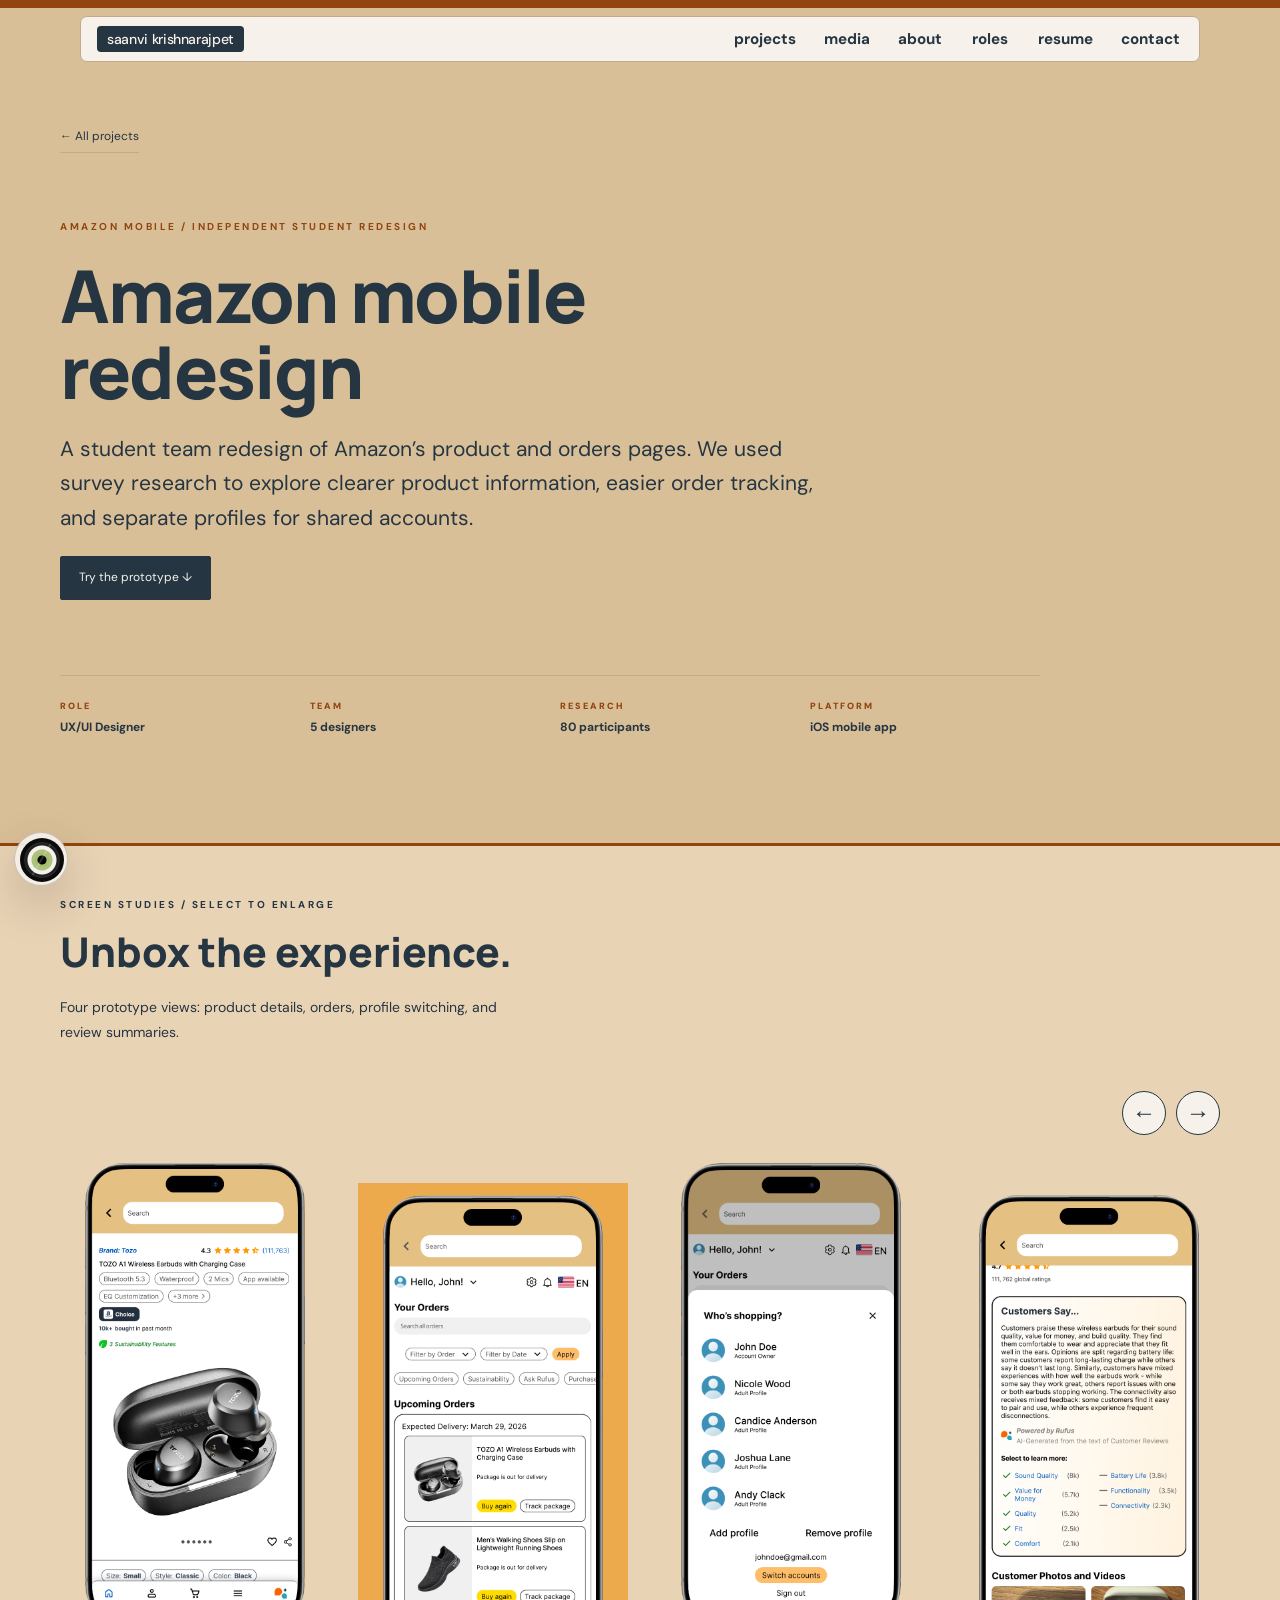
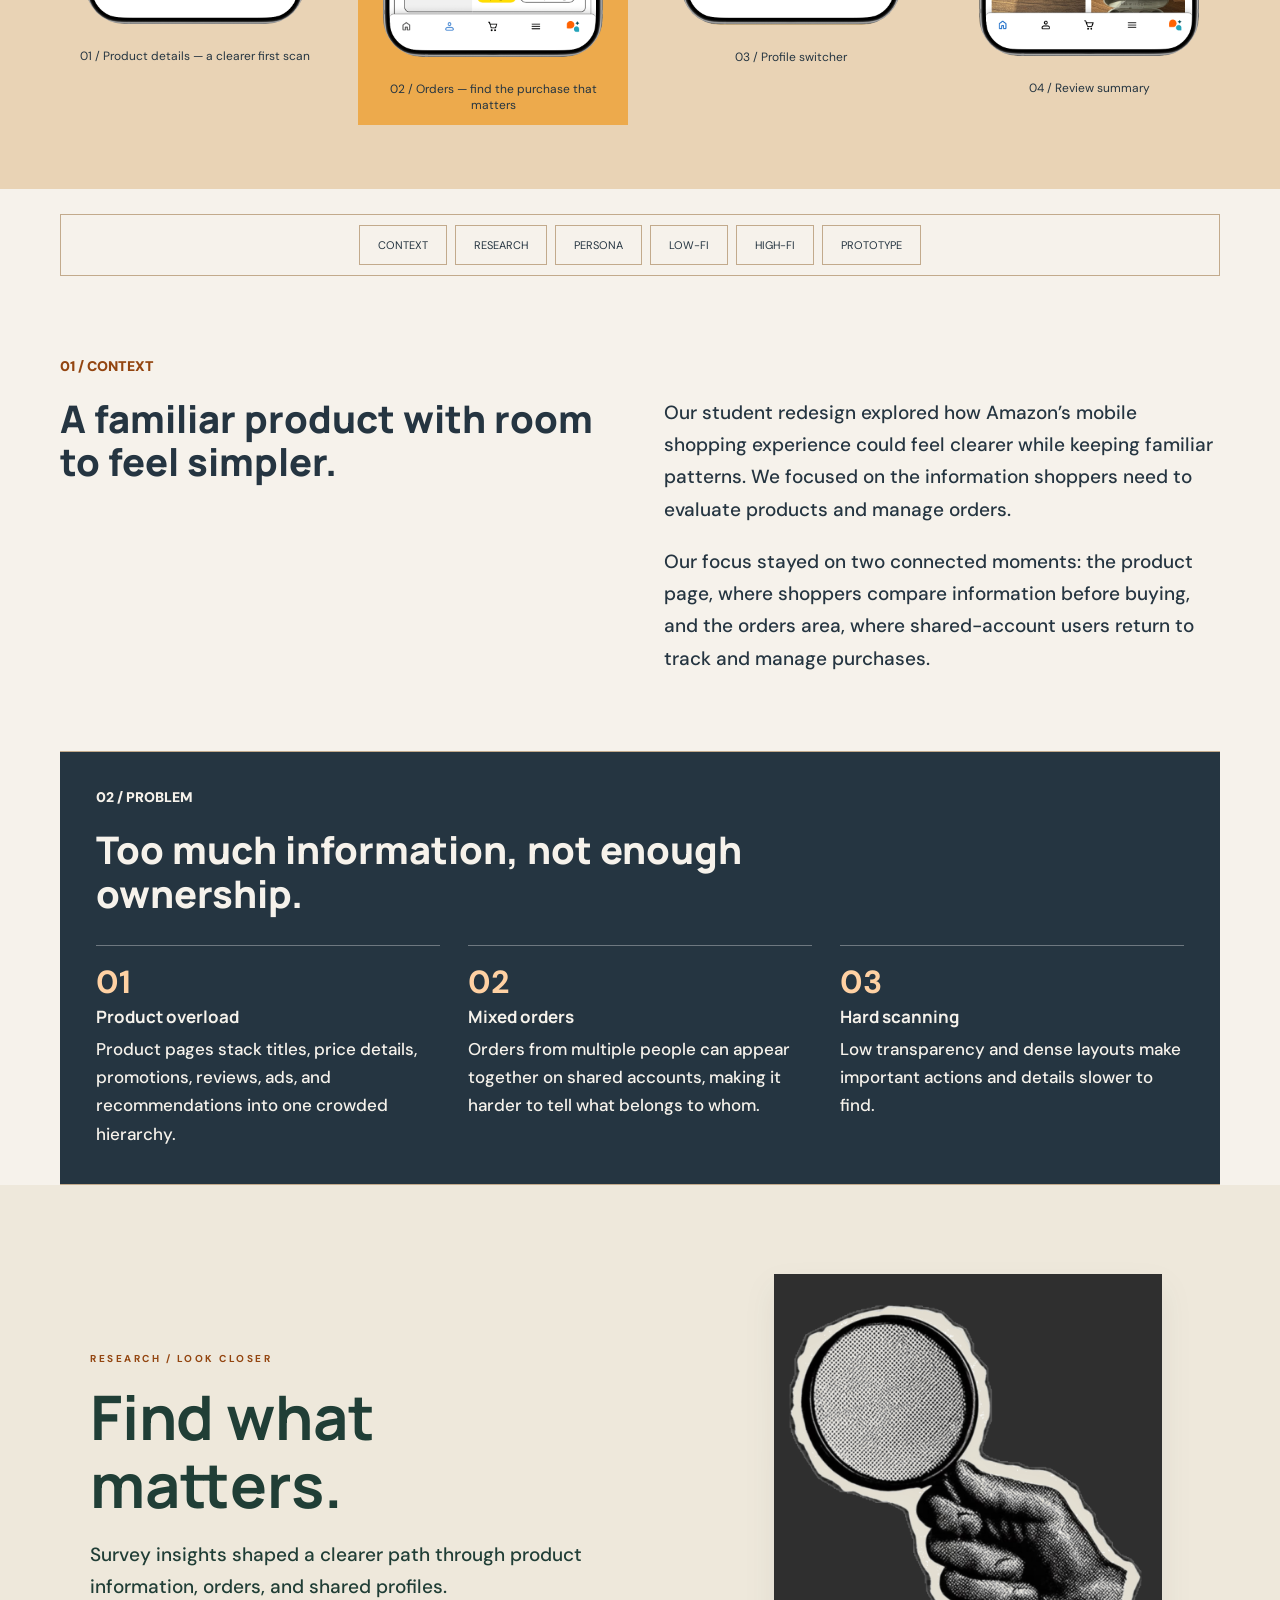
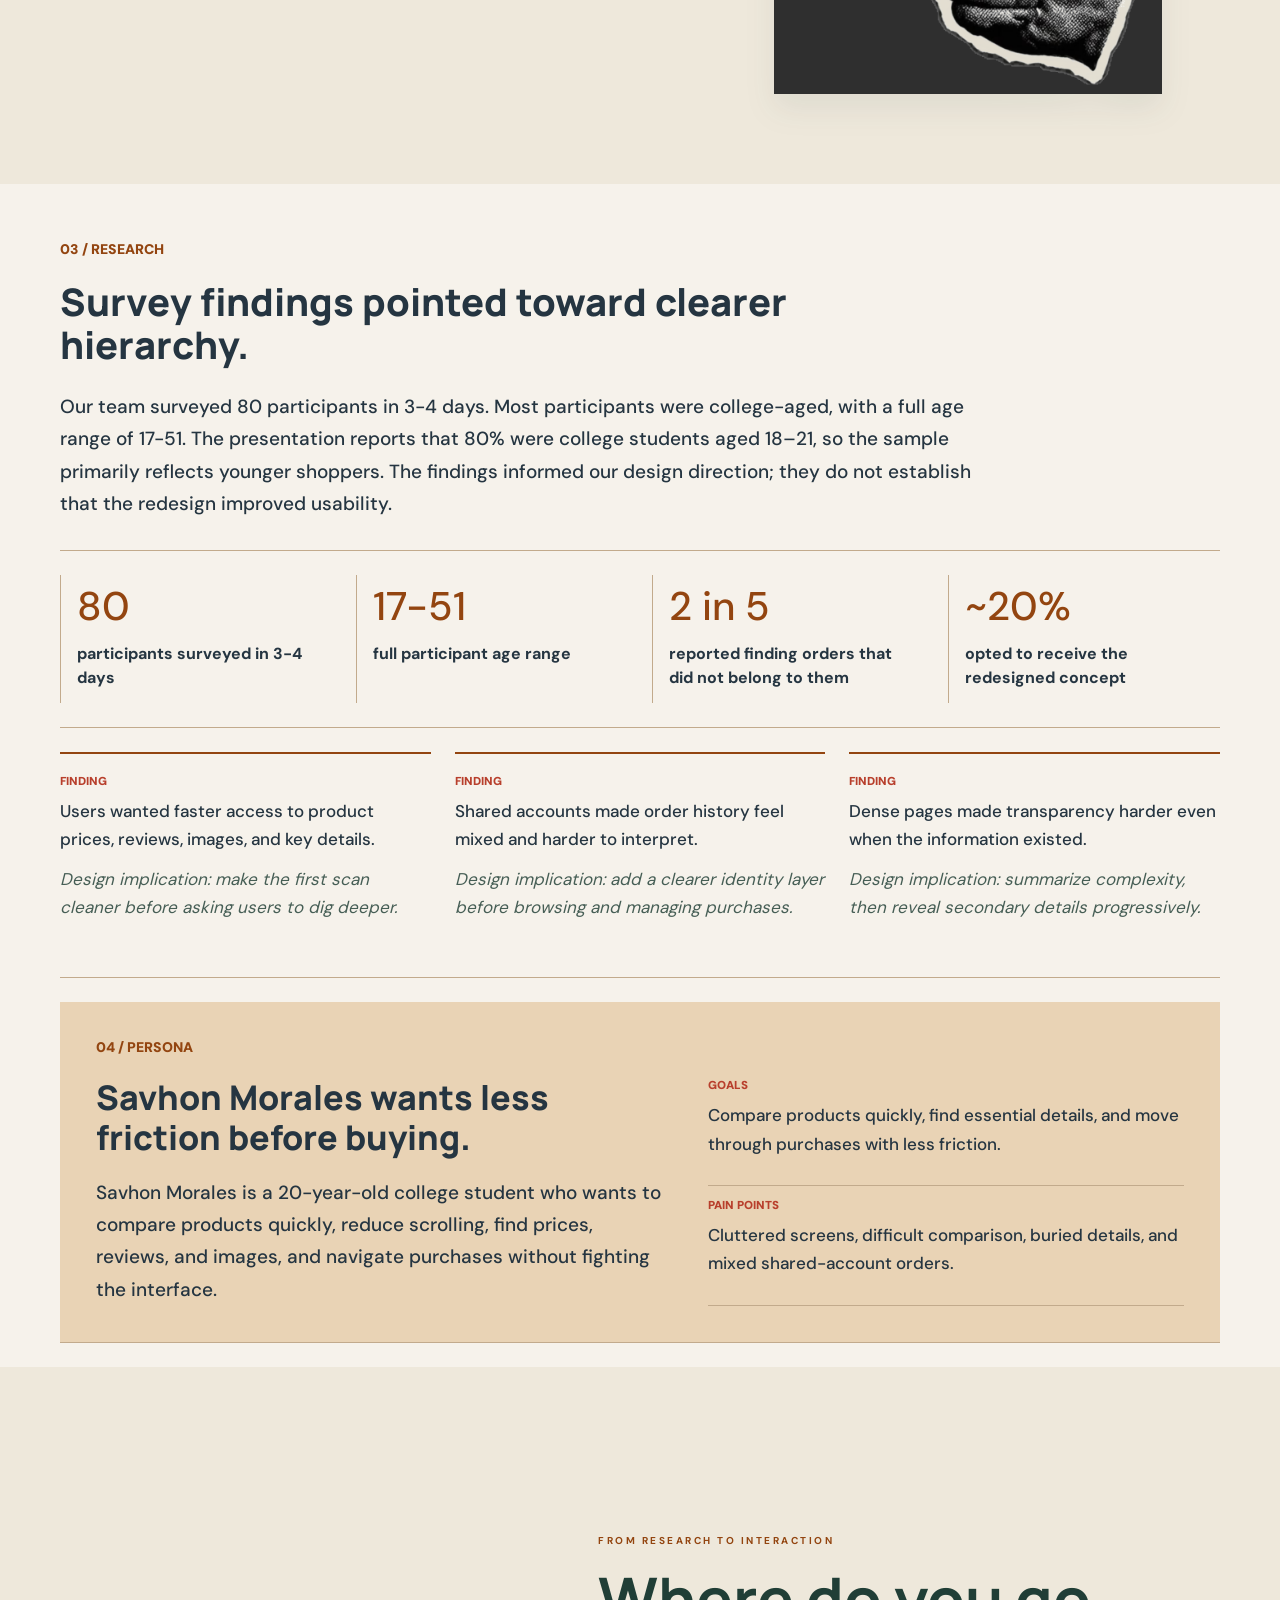
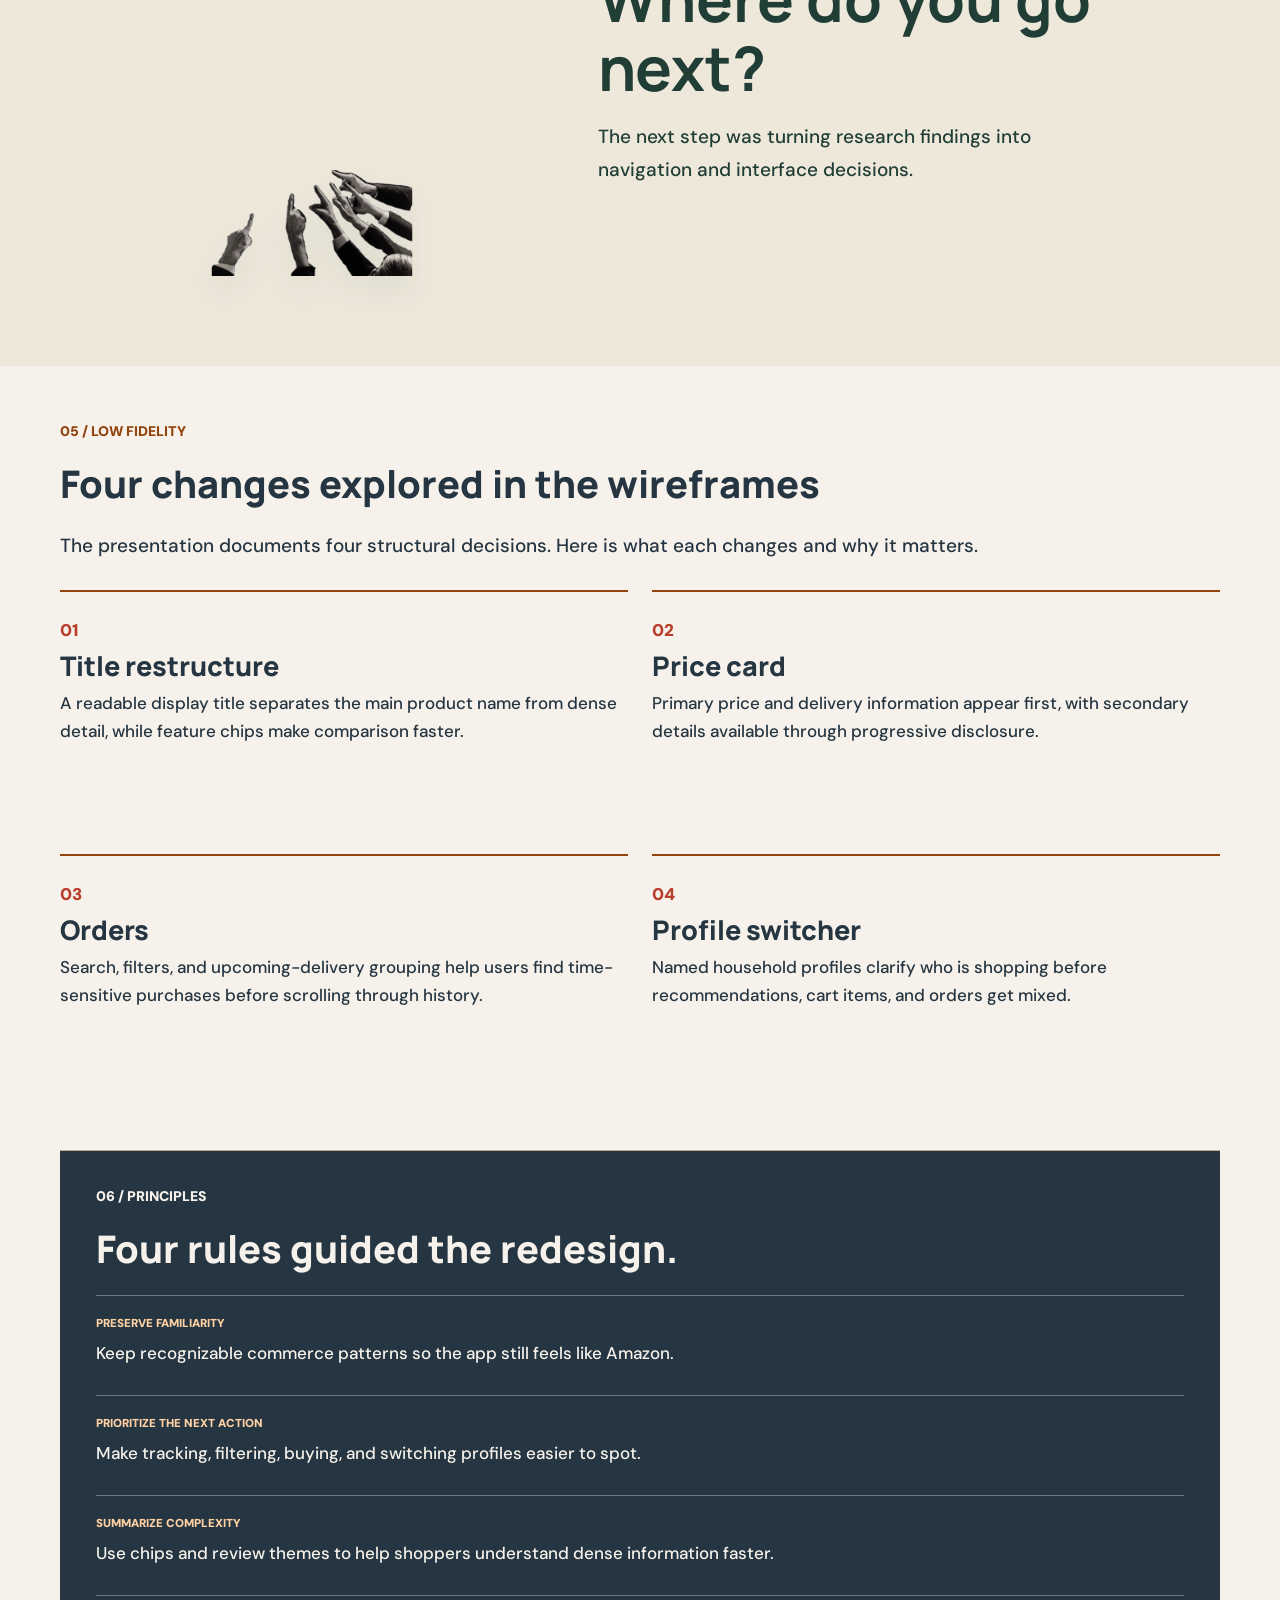
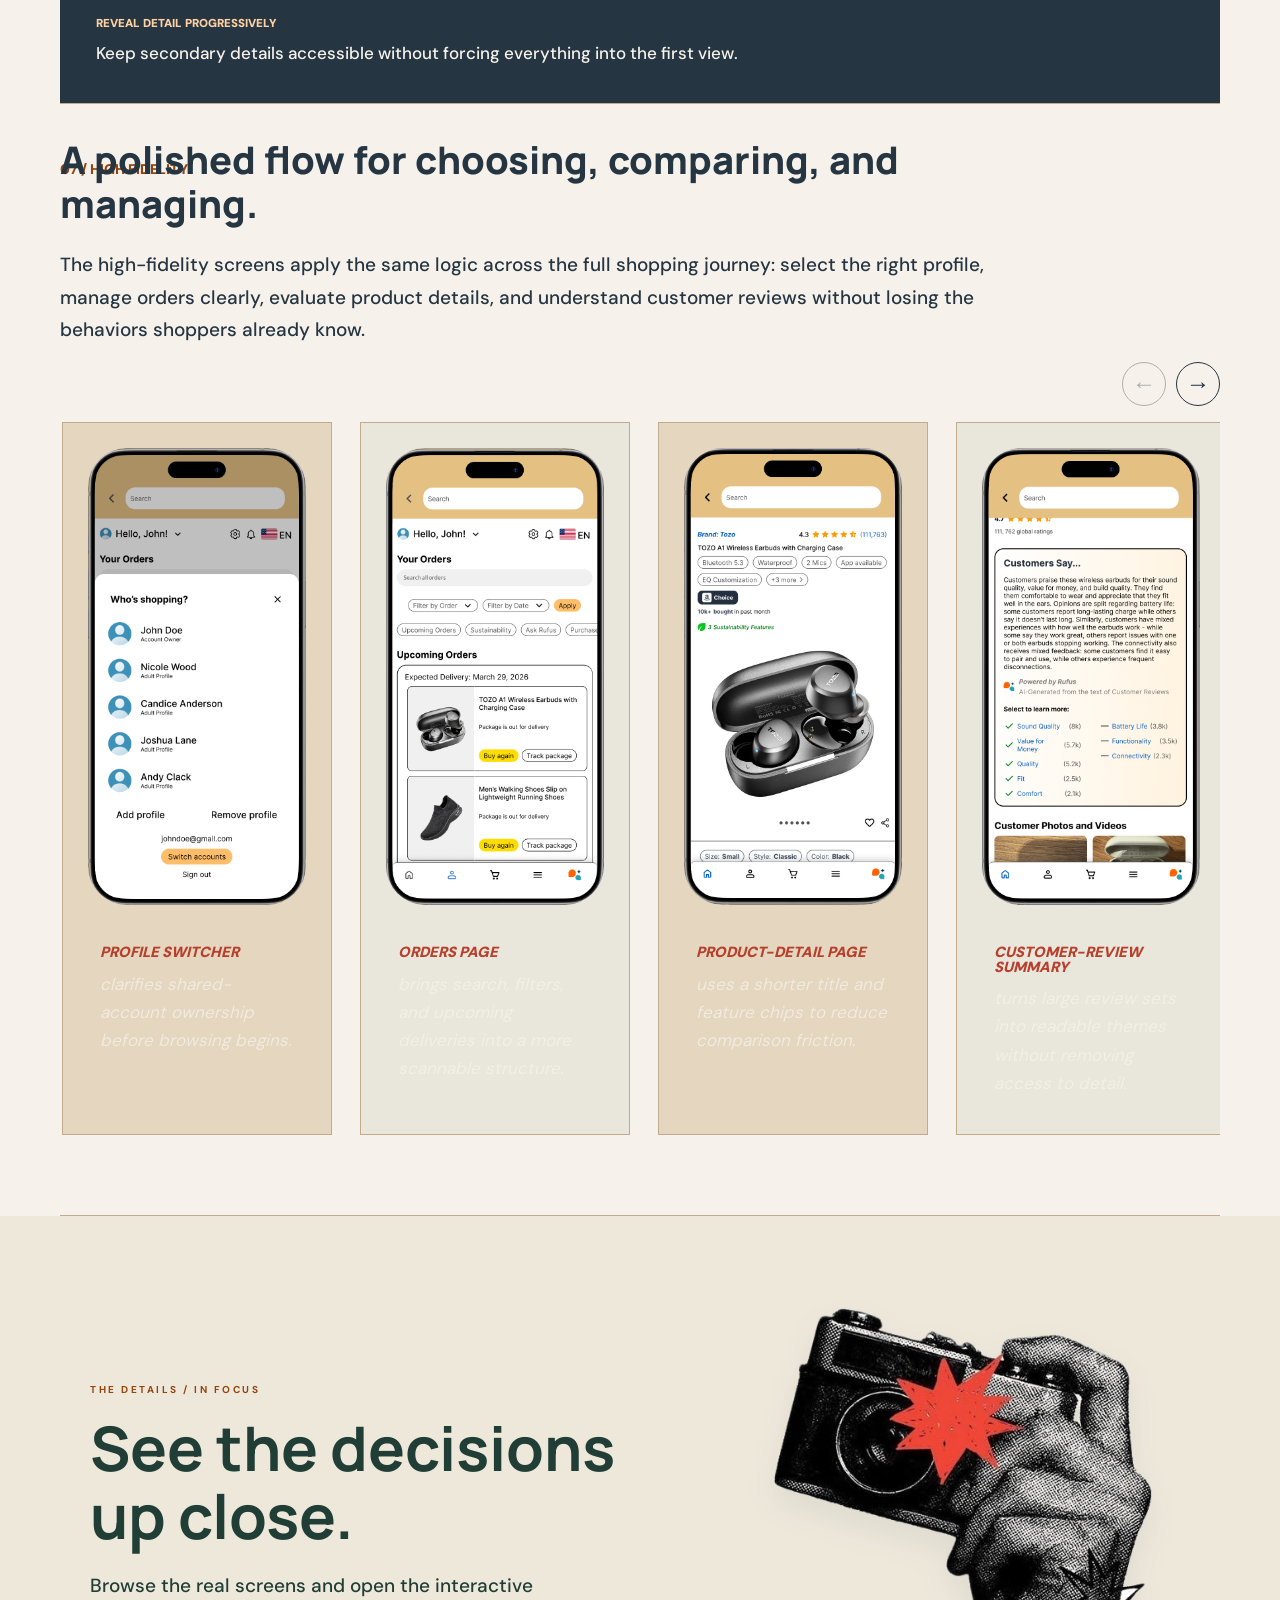
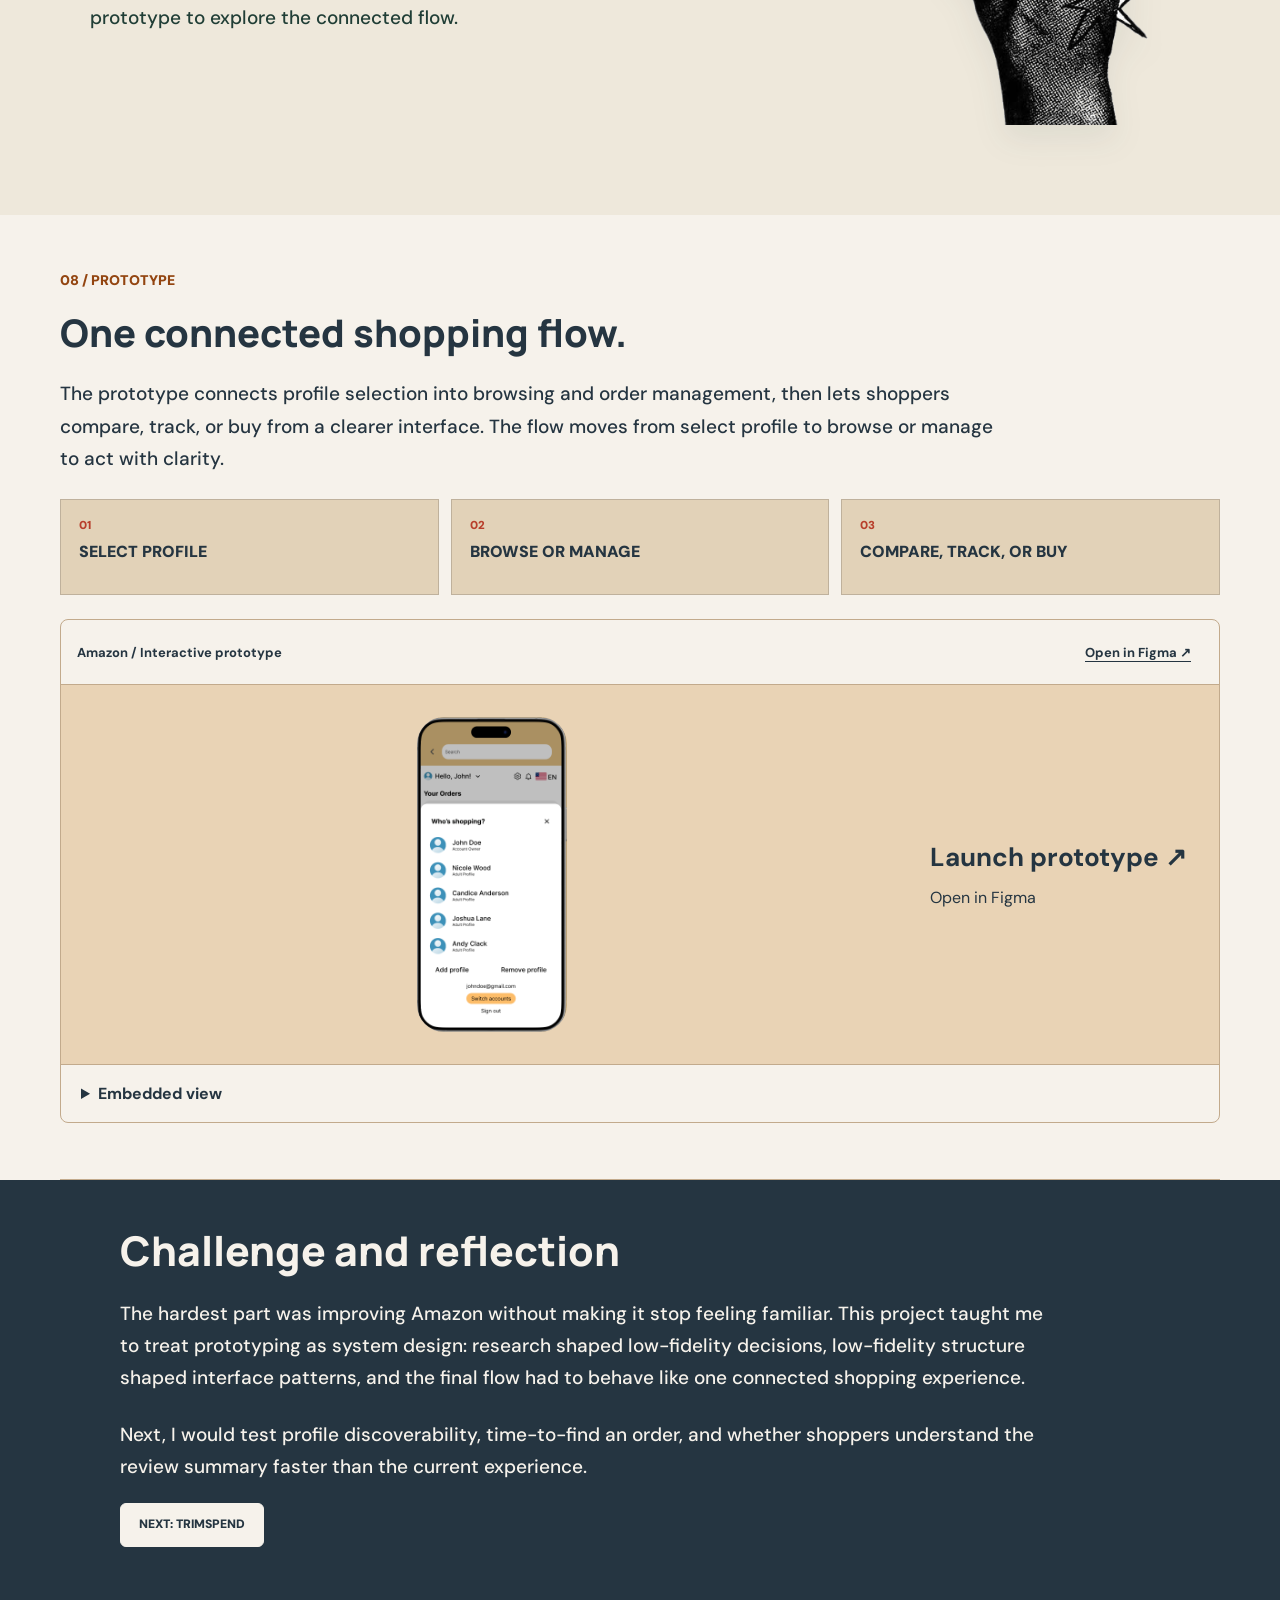
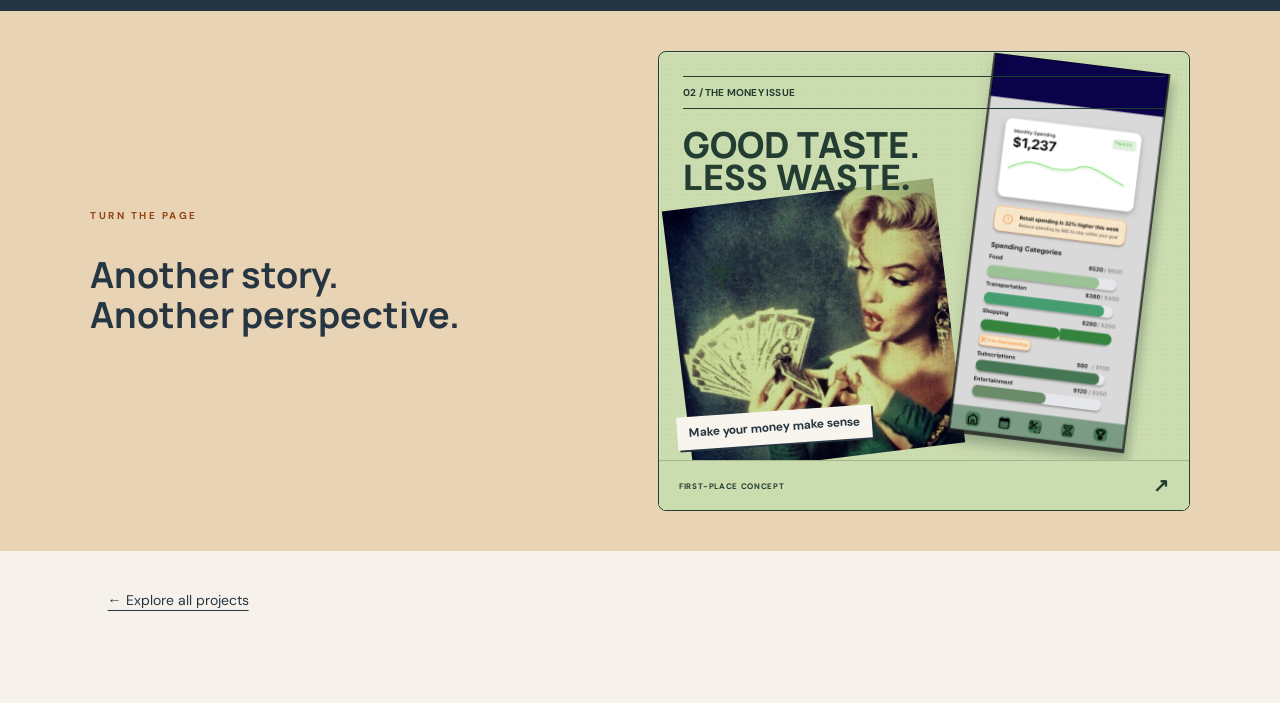
==== projects/amazon.html @ acbb3c14 "Initial commit via Netlify [skip ci]" ====
<!doctype html>
<html lang="en">
  <head>
    <meta charset="utf-8">
    <meta name="viewport" content="width=device-width, initial-scale=1">
    <link rel="stylesheet" href="../local-fonts.css">
    <title>Amazon Mobile Redesign | Saanvi Krishnarajpet</title>
    <link rel="stylesheet" href="../styles.css?v=refined-integrated">
  <link rel="stylesheet" href="../case-themes.css?v=2">
<link rel="stylesheet" href="../portfolio-expansion.css?v=2">
<link rel="stylesheet" href="../typography.css">
<link rel="stylesheet" href="../interface-motion.css">
<link rel="stylesheet" href="../magazine.css">
<link rel="stylesheet" href="../clarity.css?v=funner-portfolio">
<link rel="stylesheet" href="../finish.css?v=consistent-work">
<link rel="stylesheet" href="../integrated-covers.css">
<link rel="stylesheet" href="../editorial-v7.css">
<link rel="stylesheet" href="../prototype-embeds.css">
<link rel="stylesheet" href="../amazon-layout.css">
</head>
  <body class="case-page amazon-case-page themed-case theme-amazon">
    <div class="cursor-light" aria-hidden="true"></div>
    <main class="site-shell">
      <nav class="topbar" aria-label="Primary navigation">
        <a class="brand" href="../index.html#home" aria-label="Saanvi Krishnarajpet home">saanvi krishnarajpet</a>
        <button class="menu-toggle" type="button" aria-label="Toggle navigation" aria-expanded="false">
          <span></span>
          <span></span>
          <span></span>
        </button>
        <div class="nav-links">
          <a href="../index.html#projects">projects</a>
          <a href="../index.html#media">media</a>
          <a href="../index.html#about">about</a>
          <a href="../index.html#roles">roles</a>
          <a href="../assets/Saanvi-Krishnarajpet-Resume-Fall-2026.pdf">resume</a>
          <a href="../index.html#contact">contact</a>
        </div>
      </nav>

      <header class="parcel-hero"><a class="editorial-back" href="../index.html#projects">← All projects</a><div class="parcel-heading"><div><p class="eyebrow">AMAZON MOBILE / INDEPENDENT STUDENT REDESIGN</p><h1>Amazon mobile redesign</h1><p class="project-summary">A student team redesign of Amazon’s product and orders pages. We used survey research to explore clearer product information, easier order tracking, and separate profiles for shared accounts.</p><a class="editorial-button" href="#prototype">Try the prototype &#8595;</a></div><aside class="shipping-label"><span>DESIGN DELIVERY / 001</span><strong>Handle with<br>clarity.</strong><dl><div><dt>FROM</dt><dd>Information overload</dd></div><div><dt>TO</dt><dd>A more focused shopper</dd></div></dl><div class="barcode" aria-hidden="true"></div><small>PRODUCT · ORDERS · PROFILES · REVIEWS</small></aside></div><div class="case-facts" aria-label="Project details">
          <span><strong>Role</strong>UX/UI Designer</span>
          <span><strong>Team</strong>5 designers</span>
          <span><strong>Research</strong>80 participants</span>
          <span><strong>Platform</strong>iOS mobile app</span>
        </div></header>

      <section class="frame-showcase amazon-unboxed"><header><p class="eyebrow">SCREEN STUDIES / SELECT TO ENLARGE</p><h2>Unbox the experience.</h2><p>Four prototype views: product details, orders, profile switching, and review summaries.</p></header><div class="frame-rail"><figure class="device-card"><a class="zoom-image" href="../assets/case-studies/amazon-product-detail.png" data-zoom><img src="../assets/case-studies/amazon-product-detail.png" alt="01 / Product details — a clearer first scan" loading="lazy"></a><figcaption>01 / Product details — a clearer first scan</figcaption></figure><figure class="device-card"><a class="zoom-image" href="../assets/case-studies/amazon-orders.png" data-zoom><img src="../assets/case-studies/amazon-orders.png" alt="02 / Orders — find the purchase that matters" loading="lazy"></a><figcaption>02 / Orders — find the purchase that matters</figcaption></figure><figure class="device-card"><a class="zoom-image" href="../assets/case-studies/amazon-profile-switcher.png" data-zoom><img src="../assets/case-studies/amazon-profile-switcher.png" alt="03 / Profile switcher" loading="lazy"></a><figcaption>03 / Profile switcher</figcaption></figure><figure class="device-card"><a class="zoom-image" href="../assets/case-studies/amazon-review-summary.png" data-zoom><img src="../assets/case-studies/amazon-review-summary.png" alt="04 / Review summary" loading="lazy"></a><figcaption>04 / Review summary</figcaption></figure></div></section>

      <nav class="case-jump-nav" aria-label="Amazon case study sections">
        <a href="#context">context</a>
        <a href="#research">research</a>
        <a href="#persona">persona</a>
        <a href="#lofi">low-fi</a>
        <a href="#hifi">high-fi</a>
        <a href="#prototype">prototype</a>
      </nav>

      <section class="case-story-section" id="context">
        <div class="case-story-label">01 / context</div>
        <div>
          <h2>A familiar product with room to feel simpler.</h2>
          <p>Our student redesign explored how Amazon’s mobile shopping experience could feel clearer while keeping familiar patterns. We focused on the information shoppers need to evaluate products and manage orders.</p>
          <p>Our focus stayed on two connected moments: the product page, where shoppers compare information before buying, and the orders area, where shared-account users return to track and manage purchases.</p>
        </div>
      </section>

      <section class="case-story-section dark-case" id="problem">
        <div class="case-story-label">02 / problem</div>
        <div>
          <h2>Too much information, not enough ownership.</h2>
          <div class="insight-grid">
            <article><strong>01</strong><h3>Product overload</h3><p>Product pages stack titles, price details, promotions, reviews, ads, and recommendations into one crowded hierarchy.</p></article>
            <article><strong>02</strong><h3>Mixed orders</h3><p>Orders from multiple people can appear together on shared accounts, making it harder to tell what belongs to whom.</p></article>
            <article><strong>03</strong><h3>Hard scanning</h3><p>Low transparency and dense layouts make important actions and details slower to find.</p></article>
          </div>
        </div>
      </section>

      <section class="editorial-interlude " aria-label="Find what matters."><div class="editorial-interlude-copy"><span class="eyebrow">RESEARCH / LOOK CLOSER</span><h2>Find what matters.</h2><p>Survey insights shaped a clearer path through product information, orders, and shared profiles.</p></div><img src="../assets/editorial/magnifier.png" alt="Vintage editorial collage: magnifier" loading="lazy"></section><section class="case-story-section" id="research">
        <div class="case-story-label">03 / research</div>
        <div>
          <h2>Survey findings pointed toward clearer hierarchy.</h2>
          <p>Our team surveyed 80 participants in 3-4 days. Most participants were college-aged, with a full age range of 17-51. The presentation reports that 80% were college students aged 18–21, so the sample primarily reflects younger shoppers. The findings informed our design direction; they do not establish that the redesign improved usability.</p>
          <div class="stat-row">
            <span><strong>80</strong>participants surveyed in 3-4 days</span>
            <span><strong>17-51</strong>full participant age range</span>
            <span><strong>2 in 5</strong>reported finding orders that did not belong to them</span>
            <span><strong>~20%</strong>opted to receive the redesigned concept</span>
          </div>
          <div class="research-implications">
            <article><strong>Finding</strong><p>Users wanted faster access to product prices, reviews, images, and key details.</p><span>Design implication: make the first scan cleaner before asking users to dig deeper.</span></article>
            <article><strong>Finding</strong><p>Shared accounts made order history feel mixed and harder to interpret.</p><span>Design implication: add a clearer identity layer before browsing and managing purchases.</span></article>
            <article><strong>Finding</strong><p>Dense pages made transparency harder even when the information existed.</p><span>Design implication: summarize complexity, then reveal secondary details progressively.</span></article>
          </div>
        </div>
      </section>

      <section class="case-story-section persona-panel" id="persona">
        <div class="case-story-label">04 / persona</div>
        <div>
          <div>
            <h2>Savhon Morales wants less friction before buying.</h2>
            <p>Savhon Morales is a 20-year-old college student who wants to compare products quickly, reduce scrolling, find prices, reviews, and images, and navigate purchases without fighting the interface.</p>
            <div class="persona-notes">
              <article><strong>Goals</strong><p>Compare products quickly, find essential details, and move through purchases with less friction.</p></article>
              <article><strong>Pain points</strong><p>Cluttered screens, difficult comparison, buried details, and mixed shared-account orders.</p></article>
            </div>
          </div>
          
        </div>
      </section>

      <section class="editorial-interlude reverse" aria-label="Where do you go next?"><div class="editorial-interlude-copy"><span class="eyebrow">FROM RESEARCH TO INTERACTION</span><h2>Where do you go next?</h2><p>The next step was turning research findings into navigation and interface decisions.</p></div><img src="../assets/editorial/pointing-hands.png" alt="Vintage editorial collage: pointing hands" loading="lazy"></section><section class="case-story-section" id="lofi">
        <div class="case-story-label">05 / low fidelity</div>
        <div>
          <h2>Four changes explored in the wireframes</h2>
          <p>The presentation documents four structural decisions. Here is what each changes and why it matters.</p>
          <div class="process-grid case-process-grid">
            <article>
              
              <div><span>01</span><h3>Title restructure</h3><p>A readable display title separates the main product name from dense detail, while feature chips make comparison faster.</p></div>
            </article>
            <article>
              
              <div><span>02</span><h3>Price card</h3><p>Primary price and delivery information appear first, with secondary details available through progressive disclosure.</p></div>
            </article>
            <article>
              
              <div><span>03</span><h3>Orders</h3><p>Search, filters, and upcoming-delivery grouping help users find time-sensitive purchases before scrolling through history.</p></div>
            </article>
            <article>
              
              <div><span>04</span><h3>Profile switcher</h3><p>Named household profiles clarify who is shopping before recommendations, cart items, and orders get mixed.</p></div>
            </article>
          </div>
        </div>
      </section>

      <section class="case-story-section dark-case" id="principles">
        <div class="case-story-label">06 / principles</div>
        <div>
          <h2>Four rules guided the redesign.</h2>
          <div class="principles-grid">
            <article><strong>Preserve familiarity</strong><p>Keep recognizable commerce patterns so the app still feels like Amazon.</p></article>
            <article><strong>Prioritize the next action</strong><p>Make tracking, filtering, buying, and switching profiles easier to spot.</p></article>
            <article><strong>Summarize complexity</strong><p>Use chips and review themes to help shoppers understand dense information faster.</p></article>
            <article><strong>Reveal detail progressively</strong><p>Keep secondary details accessible without forcing everything into the first view.</p></article>
          </div>
        </div>
      </section>

      <section class="case-story-section" id="hifi">
        <div class="case-story-label">07 / high fidelity</div>
        <div>
          <h2>A polished flow for choosing, comparing, and managing.</h2>
          <p>The high-fidelity screens apply the same logic across the full shopping journey: select the right profile, manage orders clearly, evaluate product details, and understand customer reviews without losing the behaviors shoppers already know.</p>
          <div class="hifi-grid amazon-catalogue">
            <figure>
              <img src="../assets/case-studies/amazon-profile-switcher.png" width="892" height="1420" alt="High-fidelity Amazon profile switcher for shared household accounts">
              <figcaption><strong>Profile switcher</strong> clarifies shared-account ownership before browsing begins.</figcaption>
            </figure>
            <figure>
              <img src="../assets/case-studies/amazon-orders.png" width="848" height="1446" alt="High-fidelity Amazon orders page with search filters and delivery grouping">
              <figcaption><strong>Orders page</strong> brings search, filters, and upcoming deliveries into a more scannable structure.</figcaption>
            </figure>
            <figure>
              <img src="../assets/case-studies/amazon-product-detail.png" width="890" height="1456" alt="High-fidelity Amazon product detail page with feature chips and cleaner hierarchy">
              <figcaption><strong>Product-detail page</strong> uses a shorter title and feature chips to reduce comparison friction.</figcaption>
            </figure>
            <figure>
              <img src="../assets/case-studies/amazon-review-summary.png" width="812" height="1422" alt="High-fidelity Amazon customer review summary organized by themes">
              <figcaption><strong>Customer-review summary</strong> turns large review sets into readable themes without removing access to detail.</figcaption>
            </figure>
          </div>
        </div>
      </section>

      <section class="editorial-interlude " aria-label="See the decisions up close."><div class="editorial-interlude-copy"><span class="eyebrow">THE DETAILS / IN FOCUS</span><h2>See the decisions up close.</h2><p>Browse the real screens and open the interactive prototype to explore the connected flow.</p></div><img src="../assets/editorial/camera.png" alt="Vintage editorial collage: camera" loading="lazy"></section><section class="case-story-section prototype-section" id="prototype">
        <div class="case-story-label">08 / prototype</div>
        <div>
          <h2>One connected shopping flow.</h2>
          <p>The prototype connects profile selection into browsing and order management, then lets shoppers compare, track, or buy from a clearer interface. The flow moves from select profile to browse or manage to act with clarity.</p>
          <div class="flow-row">
            <span><strong>01</strong>Select profile</span>
            <span><strong>02</strong>Browse or manage</span>
            <span><strong>03</strong>Compare, track, or buy</span>
          </div>
<div class="figma-player">
  <div class="figma-player-toolbar"><span>Amazon / Interactive prototype</span><a href="https://www.figma.com/proto/sRWmOpauxnzV7MnR6CS0Gq/Wireframes?page-id=5%3A2&amp;node-id=124-402&amp;scaling=scale-down&amp;content-scaling=fixed&amp;starting-point-node-id=124%3A402" target="_blank" rel="noopener noreferrer">Open in Figma &#8599;</a></div>
  <a class="figma-launch" href="https://www.figma.com/proto/sRWmOpauxnzV7MnR6CS0Gq/Wireframes?page-id=5%3A2&amp;node-id=124-402&amp;scaling=scale-down&amp;content-scaling=fixed&amp;starting-point-node-id=124%3A402" target="_blank" rel="noopener noreferrer" aria-label="Launch Amazon interactive prototype in Figma">
    <img src="../assets/case-studies/amazon-profile-switcher.png" alt="Amazon prototype preview" loading="lazy">
    <span><strong>Launch prototype &#8599;</strong><span>Open in Figma</span></span>
  </a>
  <details class="figma-embedded-option"><summary>Embedded view</summary>
  <iframe title="Amazon interactive Figma prototype" src="https://www.figma.com/embed?embed_host=share&amp;url=https%3A%2F%2Fwww.figma.com%2Fproto%2FsRWmOpauxnzV7MnR6CS0Gq%2FWireframes%3Fpage-id%3D5%253A2%26node-id%3D124-402%26scaling%3Dscale-down%26content-scaling%3Dfixed%26starting-point-node-id%3D124%253A402" width="100%" height="640" loading="lazy" allow="fullscreen; storage-access" allowfullscreen></iframe>
  </details>
</div>
        </div>
      </section>

      <section class="reflection-panel">
        <h2>Challenge and reflection</h2>
        <p>The hardest part was improving Amazon without making it stop feeling familiar. This project taught me to treat prototyping as system design: research shaped low-fidelity decisions, low-fidelity structure shaped interface patterns, and the final flow had to behave like one connected shopping experience.</p>
        <p>Next, I would test profile discoverability, time-to-find an order, and whether shoppers understand the review summary faster than the current experience.</p>
        <a href="trimspend.html">next: TrimSpend</a>
      </section>
    <section class="next-story"><div><p class="eyebrow">TURN THE PAGE</p><h2>Another story.<br>Another perspective.</h2></div><a class="next-cover zine-cover magazine-layout zine-trimspend" href="trimspend.html" aria-label="Explore TrimSpend budgeting concept"><div class="zine-issue">02 / THE MONEY ISSUE</div><div class="zine-title">Good taste.<br><em>Less waste.</em></div><img class="zine-cutout" src="../assets/themes/money-muse.png" alt="" loading="lazy"><span class="zine-star" aria-hidden="true">✳</span><div class="zine-screen"><img src="../assets/case-studies/trimspend-monthly.png" alt="TrimSpend budgeting concept work sample" loading="lazy"></div><div class="zine-deck">Make your money make sense</div><div class="zine-bottom"><span>FIRST-PLACE CONCEPT</span><b aria-hidden="true">↗</b></div></a></section>
    <nav class="project-return" aria-label="Project navigation"><a href="../index.html#projects">← Explore all projects</a></nav></main>

    <aside class="dj-deck" aria-label="Music controls">
      <audio id="siteTrack" preload="metadata" data-base="../assets/audio/" data-track="6"></audio>
      <button class="dj-hide-toggle" type="button" id="djHideToggle" aria-label="Hide music controls" aria-expanded="true">hide</button>
      <div class="dj-buttons" aria-label="Playlist controls">
        <button class="track-arrow" type="button" id="prevTrack" aria-label="Previous song">‹</button>
        <button class="vinyl-button" type="button" id="vinylToggle" aria-pressed="false" aria-label="Play music">
          <span class="vinyl-disc" aria-hidden="true"><span></span></span>
        </button>
        <button class="track-arrow" type="button" id="nextTrack" aria-label="Next song">›</button>
      </div>
      <div class="dj-controls">
        <div>
          <p>now spinning</p>
          <strong id="trackTitle">Never Let You Go</strong>
          <div class="artist-marquee" aria-label="Artist"><span id="trackArtist">Third Eye Blind</span></div>
          <span id="trackStatus">tap vinyl to play</span>
        </div>
        <label>volume<input type="range" id="volumeControl" min="0" max="1" step="0.01" value="0.18"></label>
        <label>bass<input type="range" id="bassControl" min="-14" max="18" step="1" value="0"></label>
      </div>
    </aside>
    <script src="../script.js"></script>
  <script src="../portfolio-enhancements.js?v=2"></script>
</body>
</html>
---- local-fonts.css ----
@font-face{font-family:"Cormorant Garamond";font-style:normal;font-weight:400;font-display:swap;src:url("assets/fonts/cormorant-garamond-latin-400-normal.woff2") format("woff2")}
@font-face{font-family:"Cormorant Garamond";font-style:italic;font-weight:400;font-display:swap;src:url("assets/fonts/cormorant-garamond-latin-400-italic.woff2") format("woff2")}
@font-face{font-family:"Cormorant Garamond";font-style:normal;font-weight:500;font-display:swap;src:url("assets/fonts/cormorant-garamond-latin-500-normal.woff2") format("woff2")}
@font-face{font-family:"Cormorant Garamond";font-style:italic;font-weight:500;font-display:swap;src:url("assets/fonts/cormorant-garamond-latin-500-italic.woff2") format("woff2")}
@font-face{font-family:"Cormorant Garamond";font-style:normal;font-weight:600;font-display:swap;src:url("assets/fonts/cormorant-garamond-latin-600-normal.woff2") format("woff2")}
@font-face{font-family:"Cormorant Garamond";font-style:italic;font-weight:600;font-display:swap;src:url("assets/fonts/cormorant-garamond-latin-600-italic.woff2") format("woff2")}
@font-face{font-family:"Cormorant Garamond";font-style:normal;font-weight:700;font-display:swap;src:url("assets/fonts/cormorant-garamond-latin-700-normal.woff2") format("woff2")}
@font-face{font-family:"Cormorant Garamond";font-style:italic;font-weight:700;font-display:swap;src:url("assets/fonts/cormorant-garamond-latin-700-italic.woff2") format("woff2")}
@font-face{font-family:"DM Sans";font-style:normal;font-weight:400;font-display:swap;src:url("assets/fonts/dm-sans-latin-400-normal.woff2") format("woff2")}
@font-face{font-family:"DM Sans";font-style:normal;font-weight:500;font-display:swap;src:url("assets/fonts/dm-sans-latin-500-normal.woff2") format("woff2")}
@font-face{font-family:"DM Sans";font-style:normal;font-weight:600;font-display:swap;src:url("assets/fonts/dm-sans-latin-600-normal.woff2") format("woff2")}
@font-face{font-family:"DM Sans";font-style:normal;font-weight:700;font-display:swap;src:url("assets/fonts/dm-sans-latin-700-normal.woff2") format("woff2")}
@font-face{font-family:"DM Sans";font-style:normal;font-weight:800;font-display:swap;src:url("assets/fonts/dm-sans-latin-800-normal.woff2") format("woff2")}
@font-face{font-family:"DM Sans";font-style:normal;font-weight:900;font-display:swap;src:url("assets/fonts/dm-sans-latin-900-normal.woff2") format("woff2")}
@font-face{font-family:"Manrope";font-style:normal;font-weight:400;font-display:swap;src:url("assets/fonts/manrope-latin-400-normal.woff2") format("woff2")}
@font-face{font-family:"Manrope";font-style:normal;font-weight:500;font-display:swap;src:url("assets/fonts/manrope-latin-500-normal.woff2") format("woff2")}
@font-face{font-family:"Manrope";font-style:normal;font-weight:600;font-display:swap;src:url("assets/fonts/manrope-latin-600-normal.woff2") format("woff2")}
@font-face{font-family:"Manrope";font-style:normal;font-weight:700;font-display:swap;src:url("assets/fonts/manrope-latin-700-normal.woff2") format("woff2")}
@font-face{font-family:"Manrope";font-style:normal;font-weight:800;font-display:swap;src:url("assets/fonts/manrope-latin-800-normal.woff2") format("woff2")}
@font-face{font-family:"Lavishly Yours";font-style:normal;font-weight:400;font-display:swap;src:url("assets/fonts/lavishly-yours-latin-400-normal.woff2") format("woff2")}
---- styles.css ----
:root {
  --ink: #0a0a0a;
  --paper: #f5f2eb;
  --soft: #dfddd5;
  --acid: #ff6b4a;
  --blue: #73b7ff;
  --red: #ff4d38;
  --green: #a8be73;
  --muted: #5f5e58;
  --line: rgba(10, 10, 10, 0.16);
  --headline: "DM Sans", Manrope, -apple-system, BlinkMacSystemFont, "Segoe UI", sans-serif;
  --serif: "Cormorant Garamond", Georgia, serif;
  --swirl: "Lavishly Yours", "Cormorant Garamond", cursive;
  --sans: Manrope, -apple-system, BlinkMacSystemFont, "Segoe UI", sans-serif;
}

* {
  box-sizing: border-box;
}

html {
  scroll-behavior: smooth;
}

body {
  margin: 0;
  min-height: 100vh;
  background: var(--paper);
  color: var(--ink);
  font-family: var(--sans);
  overflow-x: hidden;
}

body.lightbox-open {
  overflow: hidden;
}

a {
  color: inherit;
  text-decoration: none;
}

button {
  font: inherit;
}

.cursor-light {
  position: fixed;
  inset: auto auto 0 0;
  width: 360px;
  height: 360px;
  border-radius: 50%;
  pointer-events: none;
  opacity: 0.52;
  transform: translate3d(-50%, -50%, 0);
  background: radial-gradient(circle, rgba(255, 107, 74, 0.28), transparent 62%);
  mix-blend-mode: multiply;
  z-index: 5;
}

.site-shell {
  min-height: 100vh;
}

.topbar {
  position: fixed;
  top: 16px;
  left: 50%;
  z-index: 20;
  width: min(1120px, calc(100vw - 32px));
  height: 46px;
  display: flex;
  align-items: center;
  justify-content: space-between;
  gap: 18px;
  padding: 5px 7px 5px 16px;
  border: 1px solid rgba(10, 10, 10, 0.22);
  border-radius: 7px;
  background: rgba(245, 242, 235, 0.78);
  color: var(--ink);
  transform: translateX(-50%);
  backdrop-filter: blur(18px);
  box-shadow: 0 14px 40px rgba(0, 0, 0, 0.12);
}

.brand {
  flex: 0 0 auto;
  padding: 4px 10px;
  border-radius: 4px;
  background: var(--ink);
  color: var(--paper);
  font-family: var(--serif);
  font-size: 0.98rem;
  font-weight: 700;
  letter-spacing: 0;
  text-transform: lowercase;
}

.nav-links {
  display: flex;
  align-items: center;
  gap: 4px;
}

.nav-links a {
  display: inline-flex;
  align-items: center;
  justify-content: center;
  min-width: 64px;
  height: 30px;
  padding: 0 12px;
  border-radius: 4px;
  color: var(--ink);
  font-family: var(--serif);
  font-size: 0.95rem;
  font-weight: 700;
  text-transform: lowercase;
  transition: background 180ms ease, color 180ms ease, transform 180ms ease;
}

.nav-links a:hover {
  background: var(--ink);
  color: var(--paper);
  transform: translateY(-1px);
}

.menu-toggle {
  display: none;
  place-items: center;
  width: 38px;
  height: 34px;
  border: 1px solid rgba(10, 10, 10, 0.18);
  border-radius: 6px;
  background: rgba(245, 242, 235, 0.62);
  color: var(--ink);
  cursor: pointer;
}

.menu-toggle span {
  display: block;
  width: 18px;
  height: 2px;
  margin: 2px 0;
  border-radius: 999px;
  background: currentColor;
  transition: transform 180ms ease, opacity 180ms ease;
}

.topbar.is-menu-open .menu-toggle span:nth-child(1) {
  transform: translateY(6px) rotate(45deg);
}

.topbar.is-menu-open .menu-toggle span:nth-child(2) {
  opacity: 0;
}

.topbar.is-menu-open .menu-toggle span:nth-child(3) {
  transform: translateY(-6px) rotate(-45deg);
}

.hero {
  position: relative;
  min-height: 84vh;
  display: grid;
  grid-template-columns: minmax(0, 0.95fr) minmax(420px, 0.85fr);
  align-items: center;
  gap: clamp(22px, 5vw, 70px);
  padding: 108px clamp(22px, 6vw, 78px) 42px;
  isolation: isolate;
}

.hero::before {
  content: "";
  position: absolute;
  inset: 80px clamp(14px, 4vw, 46px) 28px;
  border: 1px solid var(--line);
  border-radius: 28px;
  pointer-events: none;
  z-index: -1;
}

.hero::after {
  content: "";
  position: absolute;
  inset: 0;
  background:
    url("assets/ornaments/star-outline.png") 8% 18% / 70px 70px no-repeat,
    url("assets/ornaments/star-outline.png") 48% 84% / 44px 44px no-repeat,
    url("assets/ornaments/star-outline.png") 90% 24% / 86px 86px no-repeat,
    linear-gradient(var(--line) 1px, transparent 1px),
    linear-gradient(90deg, var(--line) 1px, transparent 1px);
  background-size: 70px 70px, 44px 44px, 86px 86px, 72px 72px, 72px 72px;
  mask-image: radial-gradient(circle at 34% 45%, black, transparent 70%);
  opacity: 0.34;
  z-index: -2;
}

.hero-copy {
  position: relative;
  z-index: 4;
  max-width: 780px;
}

.kicker {
  margin: 0 0 18px;
  color: var(--muted);
  font-size: 0.82rem;
  font-weight: 800;
  letter-spacing: 0;
  text-transform: uppercase;
}

h1 {
  margin: 0;
  font-family: var(--headline);
  font-size: clamp(4rem, 9vw, 10.8rem);
  font-weight: 900;
  line-height: 0.82;
  letter-spacing: 0;
  text-transform: uppercase;
}

h1 span {
  display: block;
  margin-left: clamp(18px, 8vw, 120px);
  color: transparent;
  -webkit-text-stroke: 1.3px var(--ink);
  font-size: clamp(3rem, 6.1vw, 6.9rem);
  font-family: var(--serif);
  font-style: italic;
  line-height: 0.92;
  text-transform: none;
}

.make-line {
  display: flex;
  align-items: center;
  gap: clamp(10px, 2vw, 18px);
  margin: clamp(28px, 4vw, 52px) 0 22px;
  font-size: clamp(1.8rem, 4.4vw, 5.1rem);
  font-weight: 800;
  line-height: 1;
  letter-spacing: 0;
  text-transform: uppercase;
}

.flip-clock {
  position: relative;
  display: inline-grid;
  grid-template-columns: repeat(8, 1fr);
  gap: clamp(3px, 0.5vw, 7px);
  align-items: center;
  min-width: clamp(300px, 43vw, 650px);
  min-height: clamp(72px, 9.8vw, 132px);
  padding: clamp(5px, 0.8vw, 9px);
  border-radius: 10px;
  background: #050505;
  color: #fff;
  font-variant-numeric: tabular-nums;
  overflow: hidden;
  perspective: 900px;
  box-shadow: inset 0 2px 0 rgba(255, 255, 255, 0.08), 0 18px 0 rgba(255, 255, 255, 0.88);
}

.flip-clock::before {
  content: "";
  position: absolute;
  left: 0;
  right: 0;
  top: 50%;
  height: 1px;
  background: rgba(245, 242, 235, 0.28);
  z-index: 2;
}

.flip-char {
  position: relative;
  display: inline-flex;
  align-items: center;
  justify-content: center;
  height: clamp(56px, 8.2vw, 108px);
  min-width: clamp(32px, 4.5vw, 70px);
  border-radius: 5px;
  background:
    linear-gradient(#111 0 49%, #050505 50% 100%);
  font-family: var(--sans);
  font-size: clamp(1.9rem, 4.8vw, 5.6rem);
  font-weight: 900;
  line-height: 1;
  transform-style: preserve-3d;
  overflow: hidden;
}

.flip-char::before {
  content: "";
  position: absolute;
  left: 0;
  right: 0;
  top: 50%;
  height: 1px;
  background: rgba(245, 242, 235, 0.32);
  z-index: 2;
}

.flip-char.is-flipping {
  animation: clockFlip 340ms cubic-bezier(0.2, 0.8, 0.2, 1);
  animation-delay: var(--delay, 0ms);
}

.intro {
  max-width: 620px;
  margin: 0;
  color: #24231f;
  font-size: clamp(1rem, 1.4vw, 1.24rem);
  font-weight: 600;
  line-height: 1.55;
}

.hero-actions {
  display: flex;
  align-items: center;
  flex-wrap: wrap;
  gap: 12px;
  margin-top: 28px;
}

.primary-action {
  display: inline-flex;
  align-items: center;
  justify-content: center;
  height: 44px;
  border-radius: 6px;
  padding: 0 18px;
  font-size: 0.76rem;
  font-weight: 800;
  text-transform: uppercase;
  cursor: pointer;
}

.primary-action {
  border: 1px solid var(--ink);
  background: var(--ink);
  color: var(--paper);
}

.photo-stage {
  position: relative;
  z-index: 2;
  min-height: min(56vw, 560px);
}

.photo-card {
  position: absolute;
  margin: 0;
  overflow: hidden;
  border: 1px solid rgba(10, 10, 10, 0.78);
  border-radius: 6px;
  background: var(--paper);
  box-shadow: 0 22px 70px rgba(0, 0, 0, 0.24);
  transition: transform 360ms ease, filter 360ms ease, z-index 0ms 120ms;
}

.photo-card img {
  display: block;
  width: 100%;
  height: 100%;
  object-fit: cover;
  filter: contrast(1.07) saturate(1.04);
}

.photo-card figcaption {
  position: absolute;
  left: 10px;
  bottom: 10px;
  padding: 7px 9px;
  border-radius: 999px;
  background: rgba(10, 10, 10, 0.78);
  color: var(--paper);
  font-size: 0.64rem;
  font-weight: 900;
  text-transform: uppercase;
}

.portrait-card {
  left: 50%;
  top: 4%;
  width: min(42vw, 480px);
  aspect-ratio: 1;
  transform: translateX(-50%) rotate(4deg);
  z-index: 3;
}

.hero-portrait {
  border-radius: 6px;
  box-shadow: 0 24px 78px rgba(0, 0, 0, 0.28);
}

.hero-portrait img {
  object-position: 50% 30%;
  opacity: 0.9;
  filter: saturate(0.95) contrast(1.08) brightness(1.06);
}

.hero-portrait::after {
  content: "";
  position: absolute;
  inset: 0;
  background: linear-gradient(120deg, rgba(245, 242, 235, 0.12), transparent 44%);
  mix-blend-mode: screen;
}

.face-backdrop {
  position: absolute;
  left: 50%;
  top: 0;
  z-index: 1;
  width: min-content;
  transform: translateX(-50%) rotate(-7deg);
  color: rgba(10, 10, 10, 0.13);
  font-family: var(--swirl);
  font-size: clamp(7rem, 16vw, 16rem);
  line-height: 0.8;
  white-space: nowrap;
  pointer-events: none;
}

.photo-card:hover {
  transform: translateY(-18px) rotate(0deg) scale(1.04) var(--tilt, rotateX(0deg));
  filter: saturate(1.12);
  z-index: 6;
}

.hero-portrait:hover {
  transform: translateX(-50%) rotate(1.5deg) scale(1.025) var(--tilt, rotateX(0deg) rotateY(0deg));
}

.swirl-mark,
.about-swirl,
.section-swirl {
  position: absolute;
  pointer-events: none;
  opacity: 0.46;
  filter: drop-shadow(0 12px 18px rgba(0, 0, 0, 0.16));
}

.swirl-mark::before,
.swirl-mark::after,
.about-swirl::before,
.about-swirl::after,
.section-swirl::before,
.section-swirl::after {
  content: "";
  position: absolute;
  border: 2px solid rgba(10, 10, 10, 0.72);
  border-radius: 50%;
  transform: rotate(var(--turn, 24deg));
}

.swirl-one {
  left: clamp(18px, 5vw, 82px);
  top: 92px;
  width: 180px;
  height: 180px;
}

.swirl-one,
.swirl-two {
  animation: swirlDrift 6200ms ease-in-out infinite;
}

.swirl-two {
  right: clamp(18px, 5vw, 82px);
  bottom: 72px;
  width: 230px;
  height: 230px;
  --turn: -18deg;
}

.swirl-one::before,
.swirl-two::before {
  inset: 8px 28px 52px 0;
  border-left-color: transparent;
  border-bottom-color: transparent;
}

.swirl-one::after,
.swirl-two::after {
  inset: 58px 0 4px 46px;
  border-right-color: transparent;
  border-top-color: transparent;
}

.bottom-strip {
  position: absolute;
  left: clamp(22px, 6vw, 78px);
  right: clamp(22px, 6vw, 78px);
  bottom: 14px;
  display: flex;
  align-items: center;
  justify-content: space-between;
  gap: 18px;
  padding-top: 12px;
  border-top: 1px solid var(--line);
  color: var(--muted);
  font-size: 0.74rem;
  font-weight: 900;
  text-transform: uppercase;
}

.ornament {
  position: absolute;
  pointer-events: none;
  translate: var(--drift-x, 0) calc(var(--drift-y, 0px) + var(--scroll-rise, 0px));
  background-image: url("assets/ornaments/tall-swirl.png");
  background-repeat: no-repeat;
  background-position: center;
  background-size: contain;
  opacity: 0.18;
  mix-blend-mode: multiply;
  filter: contrast(1.1);
  z-index: 1;
  transition: translate 120ms ease-out;
}

.case-study-card,
.media-card,
.role-card,
.about-photo,
.contact-photo,
.contact-copy {
  translate: 0 var(--scroll-rise, 0px);
}

.ornament-hero-left {
  left: clamp(-64px, -4vw, -18px);
  top: 18%;
  width: clamp(160px, 18vw, 310px);
  height: clamp(360px, 44vw, 720px);
  animation: ornamentFloat 7600ms ease-in-out infinite;
}

.ornament-hero-right {
  right: clamp(-96px, -6vw, -36px);
  bottom: 5%;
  width: clamp(130px, 14vw, 260px);
  height: clamp(320px, 38vw, 620px);
  transform: scaleX(-1) rotate(-6deg);
  opacity: 0.13;
  animation: ornamentFloatReverse 8400ms ease-in-out infinite;
}

.preview-band {
  position: relative;
  display: grid;
  grid-template-columns: minmax(280px, 0.55fr) minmax(0, 1.45fr);
  gap: clamp(52px, 8vw, 132px);
  padding: 118px clamp(22px, 6vw, 78px) 132px;
  background: #11100f;
  color: var(--paper);
  overflow: visible;
}

.preview-band::after,
.media-band::after,
.about-band::after,
.case-hero-page::before {
  pointer-events: none;
}

.preview-band::after,
.media-band::after,
.about-band::after {
  content: "";
  position: absolute;
  inset: 0;
  background:
    url("assets/ornaments/star-outline.png") 7% 72% / 52px 52px no-repeat,
    url("assets/ornaments/star-outline.png") 88% 12% / 64px 64px no-repeat,
    url("assets/ornaments/star-outline.png") 82% 88% / 38px 38px no-repeat;
  opacity: 0.12;
  mix-blend-mode: multiply;
}

.preview-copy {
  position: sticky;
  top: 96px;
  align-self: start;
  min-height: calc(100vh - 128px);
  display: flex;
  flex-direction: column;
  justify-content: center;
  z-index: 2;
  padding-right: clamp(8px, 2vw, 26px);
}

.preview-band .kicker {
  color: var(--acid);
}

.preview-band h2 {
  max-width: 500px;
  margin: 0;
  font-family: var(--headline);
  font-size: clamp(3rem, 5.35vw, 6.8rem);
  font-weight: 900;
  line-height: 0.86;
  text-transform: uppercase;
}

.preview-copy p:not(.kicker) {
  max-width: 410px;
  margin: 22px 0 0;
  color: rgba(245, 242, 235, 0.68);
  font-size: 0.98rem;
  font-weight: 600;
  line-height: 1.55;
}

.case-index {
  display: flex;
  flex-wrap: wrap;
  gap: 8px;
  margin-top: 28px;
}

.case-index a {
  display: inline-flex;
  align-items: center;
  justify-content: center;
  height: 34px;
  padding: 0 13px;
  border: 1px solid rgba(245, 242, 235, 0.24);
  border-radius: 6px;
  color: var(--paper);
  font-size: 0.68rem;
  font-weight: 900;
  text-transform: uppercase;
  transition: background 180ms ease, color 180ms ease, transform 180ms ease;
}

.case-index a:hover {
  background: var(--acid);
  color: var(--ink);
  transform: translateY(-2px);
}

.case-study-showcase {
  display: grid;
  gap: 28px;
  perspective: 1400px;
  position: relative;
  z-index: 2;
}

.work-divider {
  display: grid;
  grid-template-columns: minmax(0, 1fr);
  gap: 10px;
  align-items: start;
  margin: 12px 0 -4px;
  padding: 18px 0 16px;
  border-top: 1px solid rgba(245, 242, 235, 0.18);
  border-bottom: 1px solid rgba(245, 242, 235, 0.18);
}

.work-divider span {
  display: inline-flex;
  width: max-content;
  max-width: 100%;
  min-height: 24px;
  align-items: center;
  padding: 0 8px;
  border: 1px solid rgba(255, 107, 74, 0.42);
  border-radius: 999px;
  background: rgba(255, 107, 74, 0.12);
  color: var(--acid);
  font-size: 0.74rem;
  font-weight: 900;
  line-height: 1;
  text-transform: uppercase;
}

.work-divider p {
  max-width: 720px;
  margin: 0;
  color: rgba(245, 242, 235, 0.68);
  font-family: var(--sans);
  font-size: clamp(1.08rem, 1.72vw, 1.42rem);
  font-weight: 800;
  line-height: 1.2;
}

.marketing-divider span {
  border-color: rgba(115, 183, 255, 0.42);
  background: rgba(115, 183, 255, 0.14);
  color: var(--blue);
}

.case-study-card {
  --case-accent: var(--acid);
  --case-accent-rgb: 255, 107, 74;
  position: relative;
  display: grid;
  grid-template-columns: minmax(240px, 0.9fr) minmax(0, 1.1fr);
  min-height: 430px;
  border: 1px solid rgba(245, 242, 235, 0.18);
  border-radius: 6px;
  background:
    linear-gradient(135deg, rgba(var(--case-accent-rgb), 0.14), transparent 42%),
    #191817;
  overflow: hidden;
  transform: rotateY(-3deg) var(--card-tilt, rotateX(0deg) rotateY(0deg));
  transform-style: preserve-3d;
  transition: transform 300ms ease, border-color 220ms ease, background 220ms ease, box-shadow 220ms ease;
  cursor: pointer;
}

.case-study-card:focus-visible {
  outline: 3px solid var(--case-accent);
  outline-offset: 5px;
}

.case-study-card:nth-child(even) {
  grid-template-columns: minmax(0, 1.1fr) minmax(240px, 0.9fr);
  transform: rotateY(3deg) var(--card-tilt, rotateX(0deg) rotateY(0deg));
}

.case-study-card:nth-child(even) .case-cover {
  order: 2;
}

.case-study-card:nth-child(2) {
  --case-accent: var(--blue);
  --case-accent-rgb: 115, 183, 255;
}

.case-study-card:nth-child(3) {
  --case-accent: #f1c26b;
  --case-accent-rgb: 241, 194, 107;
}

.case-study-card:nth-child(4) {
  --case-accent: #d8a7ff;
  --case-accent-rgb: 216, 167, 255;
}

.case-study-card:hover {
  border-color: rgba(var(--case-accent-rgb), 0.62);
  background:
    linear-gradient(135deg, rgba(var(--case-accent-rgb), 0.22), transparent 44%),
    #22201e;
  box-shadow: 0 30px 90px rgba(0, 0, 0, 0.34);
  transform: translateY(-7px) var(--card-tilt, rotateX(0deg) rotateY(0deg));
}

.case-study-card::before,
.case-study-card::after {
  content: "";
  position: absolute;
  pointer-events: none;
  border: 1.5px solid rgba(245, 242, 235, 0.18);
  border-radius: 50%;
}

.case-study-card::before {
  width: 240px;
  height: 240px;
  left: -112px;
  top: -92px;
}

.case-study-card::after {
  width: 180px;
  height: 180px;
  right: -84px;
  bottom: -72px;
}

.feature-case {
  min-height: 520px;
}

.case-cover {
  position: relative;
  display: flex;
  align-items: center;
  justify-content: center;
  min-height: 100%;
  padding: clamp(18px, 3vw, 30px);
  background:
    linear-gradient(180deg, rgba(245, 242, 235, 0.08), rgba(10, 10, 10, 0)),
    #0e0e0d;
  overflow: hidden;
}

.amazon-cover {
  background: #e7be79;
}

.trim-cover {
  background: #a9c2ae;
}

.sensibl-cover {
  background: #263f72;
}

.clac-cover {
  background: #f05b37;
}

.case-cover img {
  position: relative;
  z-index: 1;
  width: min(100%, 620px);
  aspect-ratio: 16 / 10;
  object-fit: cover;
  border: 1px solid rgba(245, 242, 235, 0.2);
  border-radius: 4px;
  box-shadow: 0 24px 70px rgba(0, 0, 0, 0.42);
  transform: rotate(-1.4deg) scale(0.96);
  transition: transform 320ms ease, filter 320ms ease;
}

.duo-cover {
  gap: clamp(8px, 1.6vw, 18px);
  align-items: flex-end;
  padding-bottom: 0;
}

.duo-cover img {
  width: auto;
  height: min(86%, 430px);
  max-width: 46%;
  aspect-ratio: auto;
  object-fit: contain;
  border-radius: 10px 10px 0 0;
  background: transparent;
  transform: translateY(32px) rotate(-1.5deg);
  filter: drop-shadow(0 24px 22px rgba(0, 0, 0, 0.22));
  box-shadow: none;
}

.feature-case .duo-cover img {
  height: min(88%, 500px);
}

.duo-cover img:nth-child(2) {
  transform: translateY(72px) rotate(2deg);
}

.clac-cover {
  align-items: center;
  padding: 26px;
}

.clac-cover img {
  height: min(92%, 430px);
  border-radius: 6px;
  transform: rotate(-1.5deg);
}

.clac-cover img:nth-child(2) {
  transform: translateY(28px) rotate(2deg);
}

.sensibl-device-scene {
  position: relative;
  min-height: min(72vw, 760px);
  align-items: end;
  gap: 0;
  padding-top: clamp(52px, 7vw, 92px);
  padding-bottom: clamp(34px, 5vw, 68px);
  background:
    radial-gradient(circle at 28% 24%, rgba(255, 190, 159, 0.32), transparent 28%),
    radial-gradient(circle at 74% 40%, rgba(241, 194, 107, 0.2), transparent 30%),
    linear-gradient(135deg, #15110f, #090909 58%, #1b1112);
}

.sensibl-device-scene::before {
  content: "sensibl.";
  position: absolute;
  left: clamp(18px, 5vw, 76px);
  top: clamp(28px, 5vw, 60px);
  color: rgba(245, 242, 235, 0.08);
  font-family: var(--headline);
  font-size: clamp(5rem, 14vw, 15rem);
  font-weight: 900;
  line-height: 0.8;
  text-transform: uppercase;
}

.sensibl-device-scene img {
  position: relative;
  z-index: 1;
  width: auto;
  border-radius: 12px;
  object-fit: contain;
  background: transparent;
  box-shadow: 0 30px 80px rgba(0, 0, 0, 0.46);
}

.sensibl-device-scene img:first-child {
  width: min(41vw, 550px);
  max-height: 690px;
  transform: translateX(6vw) rotate(-2deg);
  z-index: 2;
}

.sensibl-device-scene img:nth-child(2) {
  width: min(17vw, 230px);
  max-height: 540px;
  transform: translateX(-2vw) translateY(34px) rotate(-1deg);
  z-index: 4;
}

.sensibl-device-scene img:nth-child(3) {
  width: min(18vw, 245px);
  max-height: 548px;
  transform: translateX(-6vw) translateY(-18px) rotate(2deg);
  z-index: 3;
}

.sensibl-device-scene img:nth-child(4) {
  width: min(14vw, 190px);
  max-height: 500px;
  transform: translateX(-11vw) translateY(46px) rotate(-4deg);
  z-index: 1;
}

.sensibl-device-scene img:nth-child(5) {
  width: min(14vw, 185px);
  max-height: 500px;
  transform: translateX(-16vw) translateY(18px) rotate(5deg);
  z-index: 1;
}

.case-study-card:nth-child(even) .case-cover img {
  transform: rotate(1.4deg) scale(0.96);
}

.case-study-card:nth-child(even) .duo-cover img {
  transform: translateY(32px) rotate(1.5deg);
}

.case-study-card:nth-child(even) .duo-cover img:nth-child(2) {
  transform: translateY(72px) rotate(-2deg);
}

.case-study-card:hover .case-cover img {
  filter: saturate(1.08) contrast(1.04);
  transform: rotate(0deg) scale(1);
}

.case-study-card:hover .duo-cover img {
  transform: translateY(8px) rotate(-0.4deg) scale(1.02);
}

.case-study-card:hover .duo-cover img:nth-child(2) {
  transform: translateY(42px) rotate(0.8deg) scale(1.02);
}

.case-cover span {
  position: absolute;
  z-index: 2;
  left: 22px;
  bottom: 22px;
  padding: 8px 10px;
  border: 1px solid rgba(245, 242, 235, 0.25);
  border-radius: 6px;
  background: rgba(17, 16, 15, 0.72);
  color: var(--paper);
  font-size: 0.66rem;
  font-weight: 900;
  text-transform: uppercase;
  backdrop-filter: blur(12px);
}

.phone-cover img {
  width: min(78%, 360px);
  max-height: 390px;
  aspect-ratio: 9 / 16;
  object-position: top;
}

.case-copy {
  position: relative;
  z-index: 1;
  display: flex;
  flex-direction: column;
  justify-content: center;
  padding: clamp(24px, 4vw, 48px);
}

.case-meta {
  display: flex;
  flex-wrap: wrap;
  gap: 7px;
}

.case-meta span {
  display: inline-flex;
  align-items: center;
  min-height: 28px;
  padding: 6px 9px;
  border: 1px solid rgba(245, 242, 235, 0.2);
  border-radius: 6px;
  color: var(--case-accent);
  font-size: 0.65rem;
  font-weight: 900;
  line-height: 1.1;
  text-transform: uppercase;
}

.case-study-card h3 {
  margin: 18px 0 12px;
  font-family: var(--headline);
  font-size: clamp(2.1rem, 3.8vw, 5.2rem);
  font-weight: 900;
  line-height: 0.9;
  letter-spacing: 0;
  text-transform: uppercase;
  transition: color 180ms ease;
}

.case-study-card:hover h3 {
  color: var(--case-accent);
}

.case-study-card p {
  max-width: 620px;
  margin: 0;
  color: rgba(245, 242, 235, 0.78);
  font-size: clamp(0.96rem, 1.2vw, 1.14rem);
  font-weight: 600;
  line-height: 1.55;
}

.case-notes {
  display: grid;
  gap: 10px;
  margin: 22px 0 0;
}

.case-notes div {
  display: grid;
  grid-template-columns: 86px 1fr;
  gap: 14px;
  padding-top: 10px;
  border-top: 1px solid rgba(245, 242, 235, 0.14);
}

.case-notes dt {
  color: var(--case-accent);
  font-size: 0.7rem;
  font-weight: 900;
  text-transform: uppercase;
}

.case-notes dd {
  margin: 0;
  color: rgba(245, 242, 235, 0.72);
  font-size: 0.82rem;
  font-weight: 600;
  line-height: 1.35;
}

.project-links {
  display: flex;
  flex-wrap: wrap;
  gap: 8px;
  margin-top: 18px;
}

.project-links a {
  display: inline-flex;
  align-items: center;
  justify-content: center;
  height: 34px;
  min-width: 78px;
  padding: 0 13px;
  border: 1px solid rgba(245, 242, 235, 0.22);
  border-radius: 6px;
  color: var(--paper);
  font-size: 0.68rem;
  font-weight: 900;
  text-transform: uppercase;
  transition: background 180ms ease, color 180ms ease;
}

.projects-swirl-a,
.projects-swirl-b,
.contact-swirl {
  position: absolute;
  opacity: 0.22;
}

.projects-swirl-a {
  left: -70px;
  top: 110px;
  width: 360px;
  height: 360px;
}

.projects-swirl-b {
  right: -82px;
  bottom: 90px;
  width: 420px;
  height: 420px;
  --turn: -22deg;
}

.section-swirl::before {
  inset: 12px 60px 118px 0;
  border-left-color: transparent;
  border-bottom-color: transparent;
  border-color: rgba(245, 242, 235, 0.74);
  border-left-color: transparent;
  border-bottom-color: transparent;
}

.section-swirl::after {
  inset: 126px 0 20px 84px;
  border-color: rgba(245, 242, 235, 0.74);
  border-right-color: transparent;
  border-top-color: transparent;
}

.project-links a:hover {
  background: var(--acid);
  color: var(--ink);
}

.media-band,
.about-band {
  padding: 78px clamp(22px, 6vw, 78px);
}

.media-band {
  position: relative;
  background: var(--green);
  color: var(--ink);
  overflow: hidden;
}

.media-band::after {
  opacity: 0.16;
}

.ornament-projects {
  right: -10px;
  top: 18%;
  width: clamp(150px, 14vw, 260px);
  height: clamp(360px, 38vw, 680px);
  opacity: 0.09;
  mix-blend-mode: screen;
  transform: scaleX(-1);
  animation: ornamentFloatReverse 9000ms ease-in-out infinite;
}

.ornament-media {
  right: clamp(-54px, -4vw, -12px);
  top: -42px;
  width: clamp(170px, 17vw, 310px);
  height: clamp(400px, 40vw, 720px);
  opacity: 0.16;
  animation: ornamentFloat 8200ms ease-in-out infinite;
}

.media-band h2,
.about-band h2 {
  max-width: 820px;
  margin: 0;
  font-family: var(--headline);
  font-size: clamp(3rem, 5.8vw, 7.2rem);
  font-weight: 900;
  line-height: 0.86;
  text-transform: uppercase;
}

.media-band p:not(.kicker),
.about-band p {
  max-width: 680px;
  margin: 22px 0 0;
  font-size: clamp(1rem, 1.4vw, 1.22rem);
  font-weight: 650;
  line-height: 1.55;
}

.media-stack {
  display: flex;
  align-items: stretch;
  gap: 18px;
  margin-top: 34px;
  overflow-x: auto;
  padding: 8px 0 20px;
  scroll-snap-type: x proximity;
}

.media-card {
  flex: 0 0 min(86vw, 760px);
  display: grid;
  grid-template-columns: minmax(220px, 0.78fr) minmax(280px, 1fr);
  gap: 22px;
  min-height: 246px;
  padding: 16px;
  border: 1px solid rgba(10, 10, 10, 0.18);
  border-radius: 6px;
  background: rgba(245, 242, 235, 0.58);
  scroll-snap-align: start;
  transition: flex-basis 280ms ease, transform 280ms ease, background 280ms ease, box-shadow 280ms ease;
}

.media-card:hover {
  flex-basis: min(90vw, 880px);
  transform: translateY(-6px) rotate(-0.4deg);
  background: rgba(245, 242, 235, 0.78);
  box-shadow: 0 22px 55px rgba(0, 0, 0, 0.16);
}

.media-card img {
  width: 100%;
  height: 100%;
  min-height: 214px;
  object-fit: cover;
  object-position: top;
  border-radius: 4px;
  border: 1px solid rgba(10, 10, 10, 0.14);
}

.media-card span {
  color: rgba(10, 10, 10, 0.62);
  font-size: 0.72rem;
  font-weight: 800;
  text-transform: uppercase;
}

.media-card h3 {
  margin: 8px 0 10px;
  font-family: var(--headline);
  font-size: clamp(1.5rem, 2.5vw, 2.35rem);
  font-weight: 900;
  line-height: 0.98;
  text-transform: uppercase;
}

.media-card p {
  margin: 0;
  color: #24231f;
  font-size: 0.9rem;
  font-weight: 650;
  line-height: 1.45;
}

.media-card a {
  display: inline-flex;
  align-items: center;
  justify-content: center;
  min-width: 92px;
  height: 34px;
  margin-top: 16px;
  padding: 0 12px;
  border-radius: 6px;
  background: var(--ink);
  color: var(--paper);
  font-size: 0.68rem;
  font-weight: 900;
  text-transform: uppercase;
}

.media-card a + a {
  margin-left: 8px;
}

.case-page {
  background: var(--paper);
}

.case-hero-page {
  position: relative;
  width: min(1160px, calc(100% - 40px));
  min-height: auto;
  margin: 0 auto;
  padding: 128px 0 58px;
  color: var(--ink);
  overflow: hidden;
  isolation: isolate;
}

.case-page .dj-deck {
  left: auto;
  right: 18px;
}

.case-hero-page::before {
  content: "";
  position: absolute;
  inset: 92px 0 20px;
  border: 1px solid var(--line);
  border-radius: 28px;
  pointer-events: none;
  z-index: -1;
}

.case-hero-page::after {
  content: "";
  position: absolute;
  inset: 0;
  background:
    url("assets/ornaments/star-outline.png") 8% 24% / 62px 62px no-repeat,
    url("assets/ornaments/star-outline.png") 82% 18% / 82px 82px no-repeat,
    url("assets/ornaments/star-outline.png") 72% 78% / 42px 42px no-repeat,
    linear-gradient(var(--line) 1px, transparent 1px),
    linear-gradient(90deg, var(--line) 1px, transparent 1px);
  background-size: 62px 62px, 82px 82px, 42px 42px, 72px 72px, 72px 72px;
  mask-image: radial-gradient(circle at 40% 42%, black, transparent 72%);
  opacity: 0.32;
  z-index: -2;
}

.case-swirl {
  right: clamp(-80px, -4vw, -20px);
  top: 108px;
  width: 420px;
  height: 420px;
  opacity: 0.18;
  --turn: -18deg;
}

.back-link {
  display: inline-flex;
  align-items: center;
  justify-content: center;
  height: 34px;
  margin-bottom: 28px;
  padding: 0 12px;
  border: 1px solid var(--line);
  border-radius: 6px;
  color: var(--ink);
  font-family: var(--serif);
  font-size: 1rem;
  font-weight: 700;
  text-transform: lowercase;
  transition: background 180ms ease, color 180ms ease, transform 180ms ease;
}

.back-link:hover {
  background: var(--ink);
  color: var(--paper);
  transform: translateY(-1px);
}

.case-hero-page h1 {
  max-width: 1060px;
  margin: 0;
  font-family: var(--headline);
  font-size: clamp(3.8rem, 7.4vw, 8.4rem);
  font-weight: 900;
  line-height: 0.9;
  text-transform: uppercase;
}

.case-intro {
  max-width: 760px;
  margin: 26px 0 0;
  color: #24231f;
  font-size: clamp(1.06rem, 1.6vw, 1.36rem);
  font-weight: 650;
  line-height: 1.55;
}

.case-hero-actions {
  display: flex;
  flex-wrap: wrap;
  gap: 10px;
  margin-top: 30px;
}

.secondary-action {
  display: inline-flex;
  align-items: center;
  justify-content: center;
  height: 44px;
  padding: 0 18px;
  border: 1px solid var(--line);
  border-radius: 6px;
  background: rgba(245, 242, 235, 0.78);
  color: var(--ink);
  font-size: 0.76rem;
  font-weight: 800;
  text-transform: uppercase;
  transition: background 180ms ease, color 180ms ease, transform 180ms ease;
}

.secondary-action:hover {
  background: var(--ink);
  color: var(--paper);
  transform: translateY(-1px);
}

.case-facts {
  display: grid;
  grid-template-columns: repeat(4, minmax(0, 1fr));
  gap: 10px;
  max-width: 980px;
  margin-top: 44px;
}

.case-facts span {
  min-height: 88px;
  padding: 14px;
  border: 1px solid var(--line);
  border-radius: 6px;
  background: rgba(245, 242, 235, 0.72);
  font-size: 0.86rem;
  font-weight: 700;
  line-height: 1.35;
}

.case-facts strong {
  display: block;
  margin-bottom: 8px;
  color: var(--acid);
  font-size: 0.66rem;
  font-weight: 900;
  text-transform: uppercase;
}

.case-cover-strip {
  display: flex;
  align-items: center;
  justify-content: center;
  gap: clamp(12px, 2.4vw, 28px);
  width: min(1040px, calc(100% - 40px));
  min-height: 0;
  margin: 0 auto 18px;
  padding: clamp(22px, 3.6vw, 40px);
  border: 1px solid rgba(245, 242, 235, 0.24);
  border-radius: 24px;
  background:
    radial-gradient(circle at 52% 56%, rgba(255, 107, 74, 0.1), transparent 32%),
    #11100f;
  overflow-x: auto;
  overscroll-behavior-inline: contain;
  scroll-snap-type: x mandatory;
  scrollbar-color: var(--acid) rgba(245, 242, 235, 0.12);
}

.case-cover-strip::-webkit-scrollbar {
  height: 9px;
}

.case-cover-strip::-webkit-scrollbar-track {
  background: rgba(245, 242, 235, 0.1);
  border-radius: 999px;
}

.case-cover-strip::-webkit-scrollbar-thumb {
  background: var(--accent, var(--acid));
  border-radius: 999px;
}

.media-cover-strip {
  display: grid;
  grid-template-columns: minmax(0, 0.82fr) minmax(0, 0.64fr);
  align-items: end;
  background:
    radial-gradient(circle at 50% 42%, rgba(255, 107, 74, 0.14), transparent 34%),
    #11100f;
}

.media-cover-strip img {
  width: min(100%, 430px);
  justify-self: end;
  aspect-ratio: 4 / 5;
  object-fit: cover;
  object-position: top;
}

.media-cover-strip img:nth-child(2) {
  width: min(100%, 310px);
  justify-self: start;
}

.case-cover-strip img {
  display: block;
  flex: 0 0 clamp(240px, 24vw, 340px);
  width: clamp(240px, 24vw, 340px);
  height: clamp(320px, 38vw, 500px);
  max-height: none;
  object-fit: contain;
  border: 1px solid rgba(245, 242, 235, 0.34);
  border-radius: 18px;
  background:
    linear-gradient(135deg, rgba(245, 242, 235, 0.05), rgba(245, 242, 235, 0.015)),
    #0e0d0c;
  box-shadow: 0 24px 80px rgba(0, 0, 0, 0.36);
  scroll-snap-align: center;
}

.case-cover-strip img:first-child {
  flex-basis: clamp(240px, 24vw, 340px);
  width: clamp(240px, 24vw, 340px);
  transform: rotate(-1.2deg);
}

.case-cover-strip img:nth-child(2) {
  width: clamp(240px, 24vw, 340px);
  transform: translateY(16px) rotate(1.4deg);
}

.case-cover-strip img:nth-child(3) {
  width: clamp(240px, 24vw, 340px);
  transform: translateY(-10px) rotate(-0.8deg);
}

.case-cover-strip img:only-child {
  flex-basis: min(100%, 760px);
  width: min(100%, 760px);
  height: auto;
  max-height: 540px;
  object-fit: contain;
  transform: none;
}

.sensibl-device-scene {
  align-items: center;
  justify-content: flex-start;
  gap: clamp(10px, 1.6vw, 18px);
  min-height: 0;
  padding: clamp(22px, 3.2vw, 38px);
  overflow-x: auto;
  overflow-y: hidden;
  scroll-padding-inline: clamp(22px, 3.2vw, 38px);
}

.sensibl-device-scene img,
.sensibl-device-scene img:first-child,
.sensibl-device-scene img:nth-child(2),
.sensibl-device-scene img:nth-child(3),
.sensibl-device-scene img:nth-child(4),
.sensibl-device-scene img:nth-child(5) {
  flex: 0 0 auto;
  width: auto;
  max-width: none;
  object-fit: contain;
  scroll-snap-align: center;
}

.sensibl-device-scene img:first-child {
  height: clamp(320px, 36vw, 500px);
  max-height: none;
  transform: rotate(-1.6deg);
}

.sensibl-device-scene img:nth-child(2),
.sensibl-device-scene img:nth-child(3),
.sensibl-device-scene img:nth-child(4),
.sensibl-device-scene img:nth-child(5) {
  height: clamp(310px, 34vw, 470px);
  max-height: none;
}

.sensibl-device-scene img:nth-child(2) {
  transform: translateY(16px) rotate(-1deg);
}

.sensibl-device-scene img:nth-child(3) {
  transform: translateY(-10px) rotate(1.4deg);
}

.sensibl-device-scene img:nth-child(4) {
  transform: translateY(18px) rotate(-1.8deg);
}

.sensibl-device-scene img:nth-child(5) {
  transform: translateY(-6px) rotate(1.8deg);
}

.summit-strip {
  background: #f05b37;
}

.summit-strip img {
  max-height: 620px;
}

.case-story-section {
  display: grid;
  grid-template-columns: minmax(180px, 0.34fr) minmax(0, 0.66fr);
  gap: clamp(24px, 5vw, 58px);
  width: min(1160px, calc(100% - 40px));
  margin: 0 auto;
  padding: 82px 0;
  background: var(--paper);
  color: var(--ink);
}

.case-story-section > div {
  min-width: 0;
}

.case-story-section.detail-case {
  width: auto;
  margin: 0;
  padding: 82px max(20px, calc((100vw - 1160px) / 2));
  background:
    linear-gradient(var(--line) 1px, transparent 1px),
    linear-gradient(90deg, var(--line) 1px, transparent 1px),
    var(--paper);
  background-size: 72px 72px;
}

.case-jump-nav {
  position: sticky;
  top: 74px;
  z-index: 12;
  display: flex;
  flex-wrap: wrap;
  justify-content: center;
  gap: 8px;
  width: min(980px, calc(100% - 40px));
  margin: 18px auto 0;
  padding: 10px;
  border: 1px solid rgba(10, 10, 10, 0.16);
  border-radius: 999px;
  background: rgba(245, 242, 235, 0.88);
  box-shadow: 0 14px 44px rgba(0, 0, 0, 0.12);
  backdrop-filter: blur(16px);
}

.case-jump-nav a {
  display: inline-flex;
  align-items: center;
  justify-content: center;
  min-height: 30px;
  padding: 0 12px;
  border: 1px solid transparent;
  border-radius: 999px;
  color: var(--ink);
  font-size: 0.68rem;
  font-weight: 900;
  text-transform: uppercase;
  transition: background 180ms ease, border-color 180ms ease, color 180ms ease, transform 180ms ease;
}

.case-jump-nav a:hover {
  border-color: rgba(10, 10, 10, 0.18);
  background: var(--ink);
  color: var(--paper);
  transform: translateY(-2px);
}

.process-list {
  display: grid;
  gap: 10px;
  margin-top: 28px;
}

.process-list article {
  display: grid;
  grid-template-columns: 74px 1fr;
  gap: 16px;
  align-items: start;
  padding: 16px;
  border: 1px solid var(--line);
  border-radius: 6px;
  background: rgba(245, 242, 235, 0.64);
}

.process-list strong {
  color: var(--acid);
  font-family: var(--serif);
  font-size: 1.55rem;
  line-height: 1;
}

.process-list h3 {
  margin: 0 0 8px;
  font-family: var(--headline);
  font-size: clamp(1.1rem, 1.8vw, 1.8rem);
  font-weight: 900;
  line-height: 1;
  text-transform: uppercase;
}

.process-list p {
  margin: 0;
  font-size: 0.96rem;
}

.dark-case {
  width: min(1160px, calc(100% - 40px));
  margin: 34px auto;
  padding: clamp(36px, 6vw, 70px);
  border: 1px solid rgba(245, 242, 235, 0.14);
  border-radius: 30px;
  background:
    radial-gradient(circle at 82% 12%, rgba(255, 107, 74, 0.18), transparent 32%),
    var(--ink);
  color: var(--paper);
}

.case-story-label {
  color: var(--accent, var(--acid));
  font-size: 0.74rem;
  font-weight: 900;
  text-transform: uppercase;
}

.case-story-section h2,
.reflection-panel h2 {
  max-width: 920px;
  margin: 0;
  font-family: var(--headline);
  font-size: clamp(2.3rem, 4.3vw, 5.4rem);
  font-weight: 900;
  line-height: 0.94;
  text-transform: uppercase;
}

.case-story-section p,
.reflection-panel p {
  max-width: 780px;
  margin: 24px 0 0;
  font-size: clamp(1rem, 1.4vw, 1.22rem);
  font-weight: 650;
  line-height: 1.6;
}

.dark-case p {
  color: rgba(245, 242, 235, 0.78);
}

.stat-row {
  display: grid;
  grid-template-columns: repeat(3, minmax(0, 1fr));
  gap: 12px;
  margin-top: 30px;
}

.stat-row span,
.insight-grid article {
  min-height: 128px;
  padding: clamp(18px, 2.5vw, 26px);
  border: 1px solid currentColor;
  border-radius: 20px;
  background: rgba(255, 255, 255, 0.04);
  font-size: 0.9rem;
  font-weight: 650;
  line-height: 1.4;
}

.stat-row strong,
.insight-grid strong {
  display: block;
  margin-bottom: 10px;
  color: var(--acid);
  font-family: var(--serif);
  font-size: 2rem;
  line-height: 1;
}

.research-implications,
.persona-notes,
.principles-grid,
.flow-row {
  display: grid;
  gap: 12px;
  margin-top: 24px;
}

.research-implications {
  grid-template-columns: repeat(3, minmax(0, 1fr));
}

.research-implications article,
.persona-notes article,
.principles-grid article,
.flow-row span {
  border: 1px solid rgba(10, 10, 10, 0.16);
  border-radius: 6px;
  padding: 18px;
  background: rgba(255, 255, 255, 0.38);
}

.research-implications strong,
.persona-notes strong,
.principles-grid strong,
.flow-row strong {
  display: block;
  margin-bottom: 8px;
  color: var(--acid);
  font-size: 0.72rem;
  font-weight: 900;
  text-transform: uppercase;
}

.research-implications p,
.persona-notes p,
.principles-grid p {
  margin: 0;
  font-size: 0.92rem;
  line-height: 1.45;
}

.research-implications span {
  display: block;
  margin-top: 12px;
  color: var(--muted);
  font-family: var(--serif);
  font-size: 0.96rem;
  font-style: italic;
  line-height: 1.25;
}

.dark-case .principles-grid article {
  border-color: rgba(245, 242, 235, 0.18);
  background: rgba(245, 242, 235, 0.04);
}

.dark-case .principles-grid p {
  color: rgba(245, 242, 235, 0.72);
}

.persona-panel > div:nth-child(2) {
  display: grid;
  grid-template-columns: minmax(280px, 0.42fr) minmax(0, 0.58fr);
  gap: clamp(22px, 3vw, 40px);
  align-items: center;
}

.persona-panel h2 {
  max-width: 560px;
  font-size: clamp(2.1rem, 3.1vw, 4rem);
  line-height: 0.96;
}

.persona-panel figure,
.case-process-grid article,
.hifi-grid figure {
  margin: 0;
}

.persona-panel figure {
  align-self: start;
  width: min(100%, 860px);
  border: 1px solid rgba(10, 10, 10, 0.28);
  border-radius: 18px;
  background: #1f3044;
  overflow: hidden;
  outline: 1px solid rgba(245, 242, 235, 0.22);
  outline-offset: -8px;
  box-shadow: 0 24px 70px rgba(0, 0, 0, 0.18);
}

.persona-panel img {
  display: block;
  width: 100%;
  height: auto;
  max-height: min(56vh, 460px);
  object-fit: contain;
  background: #1f3044;
}

.persona-panel figcaption,
.case-process-grid figcaption,
.hifi-grid figcaption {
  padding: 12px 14px;
  color: rgba(245, 242, 235, 0.68);
  font-family: var(--serif);
  font-size: 0.92rem;
  font-style: italic;
}

.case-process-grid {
  display: grid;
  grid-template-columns: repeat(2, minmax(0, 1fr));
  gap: 16px;
  margin-top: 28px;
}

.case-process-grid article {
  display: grid;
  grid-template-columns: 1fr;
  gap: 0;
  border: 1px solid rgba(10, 10, 10, 0.16);
  border-radius: 18px;
  background: rgba(255, 255, 255, 0.42);
  overflow: hidden;
}

.case-process-grid img {
  display: block;
  width: 100%;
  height: auto;
  min-height: 0;
  aspect-ratio: 16 / 9;
  object-fit: contain;
  background: #203145;
}

.case-process-grid article > div {
  display: flex;
  flex-direction: column;
  justify-content: flex-start;
  min-height: 190px;
  padding: clamp(16px, 2.2vw, 24px);
}

.case-process-grid span {
  color: var(--acid);
  font-size: 0.78rem;
  font-weight: 900;
}

.case-process-grid h3,
.hifi-grid strong {
  margin: 8px 0 10px;
  font-family: var(--headline);
  font-size: clamp(1.2rem, 1.7vw, 2rem);
  font-weight: 900;
  line-height: 1;
  text-transform: uppercase;
}

.case-process-grid p {
  margin: 0;
  color: var(--muted);
  font-size: 0.94rem;
  font-weight: 650;
  line-height: 1.45;
}

.hifi-grid {
  display: flex;
  align-items: stretch;
  gap: 16px;
  margin-top: 24px;
  padding: 0 2px 16px;
  overflow-x: auto;
  overscroll-behavior-inline: contain;
  scroll-padding-inline: 2px;
  scroll-snap-type: x proximity;
  -webkit-overflow-scrolling: touch;
}

.hifi-grid figure {
  flex: 0 0 min(78vw, 340px);
  display: grid;
  grid-template-rows: auto min-content;
  min-width: 0;
  max-width: 340px;
  border: 1px solid rgba(10, 10, 10, 0.16);
  border-radius: 18px;
  background: #11100f;
  overflow: hidden;
  scroll-snap-align: start;
}

.hifi-grid img {
  display: block;
  width: 100%;
  height: clamp(300px, 38vw, 470px);
  object-fit: contain;
  padding: 12px;
  background:
    radial-gradient(circle at 50% 24%, rgba(241, 194, 107, 0.24), transparent 36%),
    #090909;
}

.hifi-grid figcaption {
  min-height: 112px;
  padding: 12px;
  color: rgba(245, 242, 235, 0.72);
  font-size: 0.88rem;
  line-height: 1.35;
}

.hifi-grid figcaption strong {
  display: block;
  color: var(--acid);
  font-family: var(--headline);
  font-size: 0.92rem;
  font-weight: 900;
  text-transform: uppercase;
}

.prototype-section .primary-action {
  margin-top: 22px;
}

.flow-row {
  grid-template-columns: repeat(3, minmax(0, 1fr));
}

.flow-row span {
  min-height: 96px;
  font-weight: 900;
  text-transform: uppercase;
}

.insight-grid {
  display: grid;
  grid-template-columns: repeat(3, minmax(0, 1fr));
  gap: 12px;
  margin-top: 30px;
}

.tabling-strip-block {
  margin-top: clamp(18px, 3vw, 30px);
  border-top: 1px solid rgba(245, 242, 235, 0.18);
  max-width: 680px;
  padding-top: 14px;
}

.tabling-strip-heading {
  display: flex;
  gap: 14px;
  align-items: baseline;
  justify-content: space-between;
  margin-bottom: 12px;
}

.tabling-strip-heading span {
  color: var(--acid);
  font-family: var(--headline);
  font-size: clamp(1rem, 2.2vw, 1.5rem);
  font-weight: 900;
  line-height: 1;
  text-transform: uppercase;
}

.tabling-strip-heading p {
  max-width: 360px;
  margin: 0;
  color: rgba(245, 242, 235, 0.68);
  font-size: 0.7rem;
  font-weight: 800;
  text-align: right;
  text-transform: uppercase;
}

.tabling-rail {
  display: flex;
  align-items: flex-start;
  gap: 10px;
  overflow-x: auto;
  overscroll-behavior-inline: contain;
  padding: 2px 4px 10px;
  scroll-snap-type: x mandatory;
  scrollbar-color: var(--acid) rgba(245, 242, 235, 0.16);
}

.tabling-rail figure {
  flex: 0 0 auto;
  margin: 0;
  scroll-snap-align: start;
}

.tabling-rail button {
  display: block;
  width: auto;
  height: 108px;
  padding: 0;
  border: 1px solid rgba(245, 242, 235, 0.24);
  border-radius: 7px;
  background: rgba(245, 242, 235, 0.06);
  cursor: zoom-in;
  overflow: hidden;
  box-shadow: 0 18px 48px rgba(0, 0, 0, 0.22);
}

.tabling-rail img {
  display: block;
  width: auto;
  height: 100%;
  object-fit: contain;
  transition: transform 240ms ease, filter 240ms ease;
}

.tabling-rail button:hover img {
  filter: saturate(1.08) contrast(1.03);
  transform: scale(1.04);
}

.tabling-rail figcaption {
  margin-top: 6px;
  max-width: 160px;
  color: rgba(245, 242, 235, 0.62);
  font-family: var(--serif);
  font-size: 0.76rem;
  font-style: italic;
}

.insight-grid h3 {
  margin: 0 0 10px;
  font-family: var(--serif);
  font-size: 1.8rem;
  line-height: 1;
}

.insight-grid p {
  margin: 0;
  font-size: 0.92rem;
}

.screen-gallery {
  display: flex;
  align-items: stretch;
  gap: 14px;
  width: min(1080px, calc(100% - 40px));
  margin: 16px auto;
  padding: clamp(18px, 3vw, 30px);
  border-radius: 22px;
  background:
    radial-gradient(circle at 50% 10%, rgba(255, 107, 74, 0.12), transparent 34%),
    var(--green);
  overflow-x: auto;
  overscroll-behavior-inline: contain;
  scroll-snap-type: x mandatory;
}

.screen-gallery figure {
  flex: 0 0 clamp(190px, 20vw, 245px);
  display: grid;
  grid-template-rows: auto min-content;
  margin: 0;
  padding: 12px;
  border: 1px solid rgba(10, 10, 10, 0.18);
  border-radius: 18px;
  background: rgba(245, 242, 235, 0.56);
  scroll-snap-align: center;
}

.screen-gallery img {
  display: block;
  width: 100%;
  height: clamp(250px, 31vw, 380px);
  aspect-ratio: auto;
  object-fit: contain;
  border: 1px solid rgba(10, 10, 10, 0.14);
  border-radius: 14px;
  background: #f8f4ea;
}

.screen-gallery figcaption {
  margin-top: 10px;
  font-family: var(--headline);
  font-size: 0.78rem;
  font-weight: 900;
  line-height: 1.1;
  text-transform: uppercase;
}

.media-gallery-section {
  display: grid;
  grid-template-columns: repeat(4, minmax(0, 1fr));
  grid-auto-flow: dense;
  gap: 18px;
  padding: 76px clamp(22px, 6vw, 78px);
  background:
    linear-gradient(var(--line) 1px, transparent 1px),
    linear-gradient(90deg, var(--line) 1px, transparent 1px),
    var(--green);
  background-size: 72px 72px;
}

.media-gallery-section figure {
  min-height: 280px;
  margin: 0;
  border: 1px solid rgba(10, 10, 10, 0.18);
  border-radius: 6px;
  background: rgba(245, 242, 235, 0.58);
  overflow: hidden;
  transition: transform 240ms ease, box-shadow 240ms ease;
}

.media-lightbox-trigger {
  display: block;
  width: 100%;
  height: 100%;
  padding: 0;
  border: 0;
  background: transparent;
  color: inherit;
  cursor: zoom-in;
}

.media-gallery-section figure:hover {
  transform: translateY(-7px) rotate(-0.6deg);
  box-shadow: 0 24px 60px rgba(0, 0, 0, 0.18);
}

.media-gallery-section figure:first-child {
  grid-column: span 2;
  grid-row: span 2;
}

.media-gallery-section figure:nth-child(2),
.media-gallery-section figure:nth-child(4) {
  grid-column: span 2;
}

.media-gallery-section img {
  width: 100%;
  height: 100%;
  min-height: 240px;
  object-fit: cover;
  object-position: top;
}

.media-lightbox {
  position: fixed;
  inset: 0;
  z-index: 60;
  display: grid;
  grid-template-columns: minmax(0, 1fr) auto;
  grid-template-rows: auto minmax(0, 1fr);
  gap: 14px;
  padding: clamp(16px, 4vw, 36px);
  background: rgba(10, 10, 10, 0.92);
  color: var(--paper);
  opacity: 0;
  pointer-events: none;
  transition: opacity 180ms ease;
}

.media-lightbox.is-open {
  opacity: 1;
  pointer-events: auto;
}

.lightbox-close {
  grid-column: 2;
  grid-row: 1;
  justify-self: end;
  height: 34px;
  padding: 0 12px;
  border: 1px solid rgba(245, 242, 235, 0.3);
  border-radius: 999px;
  background: rgba(245, 242, 235, 0.08);
  color: var(--paper);
  cursor: pointer;
  font-size: 0.68rem;
  font-weight: 900;
  text-transform: uppercase;
}

.lightbox-strip {
  display: flex;
  gap: 10px;
  max-width: 100%;
  overflow-x: auto;
  padding: 0 0 8px;
  grid-row: 1;
  grid-column: 1;
  justify-self: start;
  align-self: center;
}

.lightbox-strip button {
  flex: 0 0 78px;
  width: 78px;
  aspect-ratio: 1;
  padding: 0;
  border: 1px solid rgba(245, 242, 235, 0.28);
  border-radius: 6px;
  background: rgba(245, 242, 235, 0.08);
  overflow: hidden;
  cursor: pointer;
}

.lightbox-strip button.is-active {
  border-color: var(--acid);
  box-shadow: 0 0 0 2px rgba(255, 107, 74, 0.24);
}

.lightbox-strip img {
  width: 100%;
  height: 100%;
  object-fit: cover;
}

.media-lightbox figure {
  grid-column: 1 / -1;
  grid-row: 2;
  min-height: 0;
  margin: 0;
  display: grid;
  place-items: center;
  align-content: center;
  gap: 12px;
}

.media-lightbox figure img {
  max-width: min(100%, 1120px);
  max-height: calc(100vh - 150px);
  object-fit: contain;
  border-radius: 6px;
  background: var(--paper);
}

.media-lightbox figcaption {
  font-family: var(--serif);
  font-size: clamp(1.1rem, 2vw, 1.8rem);
  font-weight: 700;
}

.media-gallery-section figcaption {
  padding: 12px 14px 14px;
  font-family: var(--serif);
  font-size: 1.2rem;
  font-weight: 700;
}

.topic-row {
  display: flex;
  flex-wrap: wrap;
  gap: 8px;
  margin-top: 28px;
}

.topic-row span {
  padding: 8px 12px;
  border: 1px solid var(--line);
  border-radius: 6px;
  font-family: var(--serif);
  font-size: 1.05rem;
  font-weight: 700;
}

.reflection-panel {
  padding: 86px clamp(22px, 6vw, 78px);
  background: var(--paper);
  color: var(--ink);
}

.reflection-panel a {
  display: inline-flex;
  align-items: center;
  justify-content: center;
  min-height: 44px;
  margin-top: 28px;
  padding: 0 18px;
  border: 1px solid var(--ink);
  border-radius: 6px;
  background: var(--ink);
  color: var(--paper);
  font-size: 0.76rem;
  font-weight: 900;
  text-transform: uppercase;
}

.image-fallback {
  display: grid;
  place-items: center;
  width: 100%;
  min-height: 220px;
  padding: 24px;
  border: 1px dashed currentColor;
  border-radius: 6px;
  color: inherit;
  font-size: 0.76rem;
  font-weight: 900;
  text-align: center;
  text-transform: uppercase;
}

.about-band {
  position: relative;
  display: grid;
  grid-template-columns: minmax(0, 1fr);
  gap: clamp(18px, 3vw, 32px);
  min-height: auto;
  padding-top: clamp(48px, 6vw, 76px);
  padding-bottom: clamp(48px, 6vw, 76px);
  background: var(--paper);
  color: var(--ink);
  overflow: hidden;
  isolation: isolate;
}

.about-band::before {
  content: "about";
  position: absolute;
  left: clamp(12px, 4vw, 58px);
  bottom: -0.22em;
  color: rgba(10, 10, 10, 0.045);
  font-family: var(--headline);
  font-size: clamp(7rem, 22vw, 22rem);
  font-weight: 900;
  line-height: 0.8;
  text-transform: uppercase;
  z-index: -1;
}

.ornament-about {
  left: -36px;
  bottom: -70px;
  width: clamp(170px, 18vw, 330px);
  height: clamp(420px, 45vw, 760px);
  opacity: 0.16;
  animation: ornamentFloat 8600ms ease-in-out infinite;
}

.about-title,
.about-story {
  position: relative;
  z-index: 2;
}

.about-title {
  max-width: 720px;
}

.about-quote {
  grid-column: 1 / -1;
  width: min(100%, 1260px);
  max-width: none;
  margin: 0;
  color: rgba(10, 10, 10, 0.82);
  font-family: var(--headline);
  font-size: clamp(2rem, 4.55vw, 6.2rem);
  font-weight: 900;
  line-height: 0.86;
  text-transform: uppercase;
  text-wrap: balance;
}

.about-quote::before,
.about-quote::after {
  color: var(--acid);
}

.about-quote::before {
  content: open-quote;
}

.about-quote::after {
  content: close-quote;
}

.about-story {
  display: grid;
  grid-template-columns: minmax(0, 0.92fr) minmax(260px, 0.48fr);
  gap: clamp(18px, 4vw, 46px);
  align-items: center;
  width: min(100%, 1280px);
  padding: clamp(20px, 3vw, 34px);
  border: 1px solid var(--line);
  border-radius: 6px;
  background: rgba(245, 242, 235, 0.54);
}

.about-photo {
  position: relative;
  width: min(100%, 380px);
  justify-self: end;
  margin: 0;
  aspect-ratio: 1;
  border: 1px solid var(--line);
  border-radius: 6px;
  overflow: hidden;
  transform: rotate(1.6deg);
  box-shadow: 0 24px 58px rgba(0, 0, 0, 0.16);
  transition: transform 240ms ease, box-shadow 240ms ease;
}

.about-photo:hover {
  transform: rotate(0deg) translateY(-5px);
  box-shadow: 0 30px 70px rgba(0, 0, 0, 0.2);
}

.about-photo img {
  width: 100%;
  height: 100%;
  display: block;
  object-fit: cover;
  object-position: 52% 34%;
  filter: saturate(1.04) contrast(1.05);
}

.interest-row {
  display: flex;
  flex-wrap: wrap;
  gap: 8px;
  margin-top: 20px;
}

.interest-row span {
  padding: 8px 12px;
  border: 1px solid var(--line);
  border-radius: 6px;
  font-family: var(--serif);
  font-size: 1.05rem;
  font-weight: 700;
  transition: background 180ms ease, color 180ms ease, transform 180ms ease;
}

.interest-row span:hover {
  background: var(--ink);
  color: var(--paper);
  transform: translateY(-3px) rotate(-1deg);
}

.about-manifesto {
  display: grid;
  grid-template-columns: repeat(3, minmax(0, 1fr));
  gap: 8px;
  margin-top: 22px;
}

.about-manifesto span {
  min-height: 74px;
  display: flex;
  align-items: flex-end;
  padding: 12px;
  border: 1px solid var(--line);
  border-radius: 6px;
  background: rgba(168, 190, 115, 0.22);
  font-family: var(--headline);
  font-size: clamp(1.05rem, 1.7vw, 1.7rem);
  font-weight: 900;
  line-height: 0.95;
  text-transform: uppercase;
  transition: background 180ms ease, transform 180ms ease;
}

.about-manifesto span:nth-child(2) {
  background: rgba(255, 107, 74, 0.16);
}

.about-manifesto span:nth-child(3) {
  background: rgba(115, 183, 255, 0.18);
}

.about-manifesto span:hover {
  transform: translateY(-5px) rotate(1deg);
}

.about-band p {
  max-width: 640px;
}

.about-title p:not(.kicker) {
  margin-top: 14px;
  color: rgba(10, 10, 10, 0.72);
  font-size: clamp(0.94rem, 1.05vw, 1.08rem);
  font-weight: 650;
  line-height: 1.5;
}

.roles-band {
  position: relative;
  padding: 86px clamp(22px, 6vw, 78px);
  background: #11100f;
  color: var(--paper);
  overflow: hidden;
  isolation: isolate;
}

.roles-band::before {
  content: "";
  position: absolute;
  inset: 0;
  background:
    url("assets/ornaments/star-outline.png") 10% 16% / 58px 58px no-repeat,
    url("assets/ornaments/star-outline.png") 92% 34% / 74px 74px no-repeat,
    url("assets/ornaments/star-outline.png") 42% 92% / 44px 44px no-repeat;
  filter: invert(1);
  opacity: 0.12;
  pointer-events: none;
}

.ornament-roles {
  right: -42px;
  bottom: -92px;
  width: clamp(170px, 18vw, 340px);
  height: clamp(430px, 46vw, 780px);
  opacity: 0.11;
  mix-blend-mode: screen;
  transform: scaleX(-1);
  animation: ornamentFloatReverse 8800ms ease-in-out infinite;
}

.roles-heading {
  position: relative;
  z-index: 2;
  display: grid;
  grid-template-columns: minmax(260px, 0.95fr) minmax(0, 1.05fr);
  gap: clamp(24px, 5vw, 70px);
  align-items: end;
}

.roles-heading h2 {
  max-width: 900px;
  margin: 0;
  font-family: var(--headline);
  font-size: clamp(3rem, 6vw, 7.5rem);
  font-weight: 900;
  line-height: 0.86;
  text-transform: uppercase;
}

.roles-heading p {
  max-width: 620px;
  margin: 0;
  color: rgba(245, 242, 235, 0.72);
  font-size: clamp(1rem, 1.35vw, 1.2rem);
  font-weight: 650;
  line-height: 1.55;
}

.roles-grid {
  position: relative;
  z-index: 2;
  display: grid;
  grid-template-columns: repeat(7, minmax(260px, 1fr));
  gap: 14px;
  margin-top: 38px;
  overflow-x: auto;
  padding: 8px 0 18px;
  scroll-snap-type: x proximity;
}

.role-card {
  min-height: 300px;
  display: flex;
  flex-direction: column;
  justify-content: flex-end;
  padding: 18px;
  border: 1px solid rgba(245, 242, 235, 0.18);
  border-radius: 6px;
  background:
    linear-gradient(160deg, rgba(255, 107, 74, 0.16), transparent 46%),
    rgba(245, 242, 235, 0.04);
  scroll-snap-align: start;
  transition: transform 220ms ease, background 220ms ease, border-color 220ms ease;
}

.role-card:nth-child(2n) {
  transform: translateY(24px);
  background:
    linear-gradient(160deg, rgba(115, 183, 255, 0.16), transparent 46%),
    rgba(245, 242, 235, 0.04);
}

.role-card:nth-child(3n) {
  background:
    linear-gradient(160deg, rgba(168, 190, 115, 0.22), transparent 46%),
    rgba(245, 242, 235, 0.04);
}

.role-card:hover {
  transform: translateY(-8px) rotate(-0.6deg);
  border-color: rgba(245, 242, 235, 0.46);
  background: rgba(245, 242, 235, 0.12);
}

.role-card:nth-child(2n):hover {
  transform: translateY(8px) rotate(0.6deg);
}

.role-card span {
  color: var(--acid);
  font-size: 0.68rem;
  font-weight: 900;
  line-height: 1.2;
  text-transform: uppercase;
}

.role-card h3 {
  margin: 12px 0 10px;
  font-family: var(--headline);
  font-size: clamp(1.45rem, 2.3vw, 2.2rem);
  font-weight: 900;
  line-height: 0.96;
  text-transform: uppercase;
}

.role-card p {
  margin: 0;
  color: rgba(245, 242, 235, 0.72);
  font-size: 0.9rem;
  font-weight: 600;
  line-height: 1.45;
}

.about-swirl {
  right: -30px;
  top: 34px;
  width: 310px;
  height: 310px;
}

.about-swirl::before {
  inset: 12px 42px 92px 0;
  border-left-color: transparent;
  border-bottom-color: transparent;
}

.about-swirl::after {
  inset: 108px 0 18px 70px;
  border-right-color: transparent;
  border-top-color: transparent;
}

.contact-band {
  position: relative;
  display: grid;
  grid-template-columns: minmax(150px, 240px) minmax(0, 820px);
  justify-content: center;
  gap: clamp(18px, 3vw, 44px);
  align-items: center;
  min-height: 0;
  padding: 72px clamp(22px, 6vw, 78px) 150px;
  background:
    radial-gradient(circle at 72% 24%, rgba(255, 107, 74, 0.18), transparent 28%),
    radial-gradient(circle at 28% 88%, rgba(115, 183, 255, 0.14), transparent 28%),
    var(--ink);
  color: var(--paper);
  overflow: hidden;
  isolation: isolate;
}

.contact-band::after {
  content: "";
  position: absolute;
  inset: 0;
  background:
    url("assets/ornaments/star-outline.png") 16% 18% / 46px 46px no-repeat,
    url("assets/ornaments/star-outline.png") 88% 16% / 70px 70px no-repeat,
    url("assets/ornaments/star-outline.png") 58% 84% / 38px 38px no-repeat;
  filter: invert(1);
  opacity: 0.12;
  pointer-events: none;
  z-index: 0;
}

.ornament-contact {
  left: -46px;
  top: 50%;
  width: clamp(150px, 16vw, 300px);
  height: clamp(390px, 42vw, 720px);
  opacity: 0.1;
  mix-blend-mode: screen;
  animation: ornamentFloat 8200ms ease-in-out infinite;
}

.contact-photo {
  position: relative;
  z-index: 2;
  width: min(100%, 238px);
  justify-self: center;
  margin: 0;
  aspect-ratio: 1;
  border-radius: 6px;
  overflow: hidden;
  transform: rotate(-6deg);
  box-shadow: 0 26px 70px rgba(0, 0, 0, 0.36);
  transition: transform 240ms ease, filter 240ms ease;
}

.contact-photo:hover {
  transform: rotate(-2deg) translateY(-6px);
  filter: saturate(1.1);
}

.contact-photo img {
  display: block;
  width: 100%;
  height: 100%;
  object-fit: cover;
  object-position: 54% 44%;
}

.contact-copy {
  position: relative;
  z-index: 2;
  opacity: var(--contact-opacity, 1);
  padding: clamp(18px, 2.6vw, 30px);
  border: 1px solid rgba(245, 242, 235, 0.18);
  border-radius: 6px;
  background:
    linear-gradient(135deg, rgba(245, 242, 235, 0.09), rgba(245, 242, 235, 0.035)),
    rgba(245, 242, 235, 0.045);
  backdrop-filter: blur(14px);
  box-shadow: 0 24px 70px rgba(0, 0, 0, 0.22);
  transition: opacity 160ms ease-out;
  overflow: hidden;
  min-width: 0;
}

.contact-copy .kicker {
  color: var(--acid);
}

.contact-copy h2 {
  max-width: 680px;
  margin: 0;
  font-family: var(--headline);
  font-size: clamp(2.8rem, 5.2vw, 5.8rem);
  font-weight: 900;
  line-height: 0.86;
  text-transform: uppercase;
}

.contact-note {
  max-width: 560px;
  margin: 16px 0 0;
  color: rgba(245, 242, 235, 0.72);
  font-size: clamp(1rem, 1.4vw, 1.18rem);
  font-weight: 650;
  line-height: 1.5;
}

.contact-list {
  display: grid;
  grid-template-columns: repeat(2, minmax(0, 1fr));
  gap: 10px;
  max-width: 100%;
  margin-top: 22px;
}

.contact-list a {
  display: grid;
  grid-template-columns: 42px minmax(0, 1fr);
  align-items: start;
  gap: 12px;
  min-height: 104px;
  padding: 14px;
  border: 1px solid rgba(245, 242, 235, 0.2);
  border-radius: 6px;
  background: rgba(245, 242, 235, 0.04);
  color: var(--paper);
  font-size: clamp(0.82rem, 1vw, 0.98rem);
  font-weight: 700;
  transition: transform 200ms ease, background 200ms ease, border-color 200ms ease;
}

.contact-list a:nth-child(-n + 2) {
  grid-column: span 2;
}

.contact-list a:hover {
  border-color: rgba(245, 242, 235, 0.42);
  background: var(--accent-card, var(--acid));
  color: var(--ink);
  transform: translateY(-6px) rotate(-0.8deg);
}

.contact-list a:nth-child(2) {
  --accent-card: var(--blue);
}

.contact-list a:nth-child(3) {
  --accent-card: var(--green);
}

.contact-list a:nth-child(4) {
  --accent-card: #f1c26b;
}

.contact-icon {
  grid-column: 1;
  grid-row: 1 / span 2;
  display: grid;
  place-items: center;
  width: 44px;
  height: 44px;
  border: 1px solid rgba(245, 242, 235, 0.28);
  border-radius: 50%;
  background: rgba(245, 242, 235, 0.1);
}

.contact-list svg {
  width: 22px;
  height: 22px;
  fill: none;
  stroke: currentColor;
  stroke-linecap: round;
  stroke-linejoin: round;
  stroke-width: 1.8;
}

.contact-list strong {
  min-width: 0;
  overflow-wrap: anywhere;
  word-break: normal;
  line-height: 1.2;
}

.contact-email {
  font-size: clamp(0.9rem, 1.15vw, 1.1rem);
}

.contact-list a > span:not(.contact-icon) {
  grid-column: 2;
  color: inherit;
  font-family: var(--serif);
  font-size: 0.9rem;
  font-style: italic;
  opacity: 0.72;
}

.top-inline {
  display: inline-flex;
  align-items: center;
  gap: 8px;
  min-height: 42px;
  margin-top: 24px;
  padding: 0 14px;
  border: 1px solid rgba(245, 242, 235, 0.24);
  border-radius: 999px;
  background: rgba(245, 242, 235, 0.08);
  color: var(--paper);
  font-size: 0.72rem;
  font-weight: 900;
  text-transform: uppercase;
  transition: background 180ms ease, transform 180ms ease, color 180ms ease;
}

.top-inline:hover {
  background: var(--paper);
  color: var(--ink);
  transform: translateY(-3px);
}

.top-inline svg,
.back-to-top svg {
  width: 18px;
  height: 18px;
  fill: none;
  stroke: currentColor;
  stroke-linecap: round;
  stroke-linejoin: round;
  stroke-width: 2;
}

.back-to-top {
  position: fixed;
  right: 18px;
  bottom: 18px;
  z-index: 30;
  display: inline-flex;
  align-items: center;
  gap: 7px;
  height: 42px;
  padding: 0 13px;
  border: 1px solid rgba(10, 10, 10, 0.2);
  border-radius: 999px;
  background: rgba(245, 242, 235, 0.88);
  color: var(--ink);
  box-shadow: 0 16px 40px rgba(0, 0, 0, 0.18);
  cursor: pointer;
  font-size: 0.68rem;
  font-weight: 900;
  text-transform: uppercase;
  opacity: 0;
  transform: translateY(12px);
  pointer-events: none;
  transition: opacity 180ms ease, transform 180ms ease, background 180ms ease;
  backdrop-filter: blur(14px);
}

.back-to-top.is-visible {
  opacity: 1;
  transform: translateY(0);
  pointer-events: auto;
}

.back-to-top:hover {
  background: var(--acid);
  transform: translateY(-3px);
}

.dj-deck {
  position: fixed;
  left: 18px;
  bottom: 18px;
  z-index: 32;
  display: grid;
  grid-template-columns: 92px minmax(0, 1fr);
  gap: 10px;
  align-items: center;
  width: min(472px, calc(100vw - 36px));
  padding: 10px;
  border: 1px solid rgba(10, 10, 10, 0.2);
  border-radius: 12px;
  background: rgba(245, 242, 235, 0.9);
  color: var(--ink);
  box-shadow: 0 18px 48px rgba(0, 0, 0, 0.18);
  backdrop-filter: blur(16px);
  transition: width 240ms ease, transform 240ms ease, opacity 240ms ease, grid-template-columns 240ms ease;
}

.dj-hide-toggle {
  position: absolute;
  right: 8px;
  top: 8px;
  z-index: 3;
  height: 20px;
  padding: 0 8px;
  border: 1px solid rgba(10, 10, 10, 0.2);
  border-radius: 999px;
  background: rgba(245, 242, 235, 0.92);
  color: var(--ink);
  cursor: pointer;
  font-size: 0.52rem;
  font-weight: 900;
  text-transform: uppercase;
  box-shadow: 0 10px 24px rgba(0, 0, 0, 0.12);
}

.dj-deck.is-collapsed {
  grid-template-columns: 44px;
  width: 58px;
  height: 58px;
  min-height: 0;
  gap: 0;
  padding: 7px;
  border-radius: 50%;
  transform: none;
  overflow: visible;
}

.case-page .dj-deck.is-collapsed {
  transform: none;
}

.dj-deck.is-collapsed .dj-controls {
  display: none;
  width: 0;
  height: 0;
  opacity: 0;
  overflow: hidden;
  pointer-events: none;
}

.dj-deck.is-collapsed .dj-buttons {
  display: block;
}

.dj-deck.is-collapsed .track-arrow {
  display: none;
}

.dj-deck.is-collapsed .vinyl-button {
  width: 44px;
  height: 44px;
}

.dj-deck.is-collapsed .vinyl-disc {
  width: 36px;
  height: 36px;
}

.dj-deck.is-collapsed .dj-hide-toggle {
  display: none;
}

.dj-buttons {
  display: grid;
  grid-template-columns: 20px 52px 20px;
  gap: 4px;
  align-items: center;
}

.track-arrow {
  display: grid;
  place-items: center;
  width: 20px;
  height: 30px;
  border: 1px solid rgba(10, 10, 10, 0.18);
  border-radius: 999px;
  background: rgba(255, 255, 255, 0.58);
  color: var(--ink);
  cursor: pointer;
  font-family: var(--headline);
  font-size: 1rem;
  font-weight: 900;
  line-height: 1;
  transition: transform 180ms ease, background 180ms ease, border-color 180ms ease;
}

.track-arrow:hover {
  transform: translateY(-2px);
  border-color: var(--acid);
  background: rgba(255, 107, 74, 0.14);
}

.vinyl-button {
  display: grid;
  place-items: center;
  width: 52px;
  height: 52px;
  padding: 0;
  border: 1px solid rgba(10, 10, 10, 0.22);
  border-radius: 50%;
  background: #0b0b0b;
  color: var(--paper);
  cursor: pointer;
  transition: transform 200ms ease, box-shadow 200ms ease;
}

.vinyl-button:hover {
  transform: translateY(-3px) rotate(-2deg);
  box-shadow: 0 14px 28px rgba(0, 0, 0, 0.22);
}

.vinyl-disc {
  position: relative;
  display: grid;
  place-items: center;
  width: 42px;
  height: 42px;
  border-radius: 50%;
  --vinyl-accent: var(--acid);
  background:
    radial-gradient(circle at center, #050505 0 4px, var(--vinyl-accent) 5px 10px, #f5f2eb 11px 14px, transparent 15px),
    repeating-radial-gradient(circle, #181818 0 3px, #050505 4px 7px);
  box-shadow: inset 0 0 0 1px rgba(255, 255, 255, 0.09);
}

.vinyl-disc::before {
  content: "";
  position: absolute;
  inset: 9px;
  border: 1px solid rgba(255, 255, 255, 0.14);
  border-radius: 50%;
  box-shadow: 0 0 0 9px rgba(255, 255, 255, 0.035);
}

.vinyl-disc::after {
  content: "";
  position: absolute;
  inset: 0;
  border-radius: 50%;
  background: linear-gradient(120deg, transparent 0 46%, rgba(255, 255, 255, 0.16) 47% 50%, transparent 51% 100%);
  mix-blend-mode: screen;
  pointer-events: none;
}

.vinyl-disc span {
  width: 7px;
  height: 7px;
  border-radius: 50%;
  background: #050505;
}

.dj-deck.is-playing .vinyl-disc {
  animation: vinylSpin 1200ms linear infinite;
}

.dj-deck.bass-boosted {
  box-shadow: 0 18px 48px rgba(0, 0, 0, 0.18), 0 0 0 4px rgba(255, 107, 74, 0.2);
}

.dj-deck.bass-boosted .vinyl-disc {
  background:
    radial-gradient(circle at center, #050505 0 4px, var(--vinyl-accent) 5px 10px, #f5f2eb 11px 14px, transparent 15px),
    repeating-radial-gradient(circle, #202020 0 3px, #050505 4px 7px);
  filter: saturate(1.25);
}

.dj-controls {
  display: grid;
  gap: 6px;
  transition: opacity 200ms ease;
  width: 100%;
  min-width: 0;
  overflow: hidden;
}

.dj-controls > div {
  min-width: 0;
}

.dj-controls p {
  margin: 0 0 2px;
  color: var(--acid);
  font-size: 0.62rem;
  font-weight: 900;
  text-transform: uppercase;
}

.dj-controls strong {
  display: block;
  max-width: 100%;
  font-family: var(--headline);
  font-size: 0.82rem;
  font-weight: 900;
  line-height: 1.05;
  overflow-wrap: anywhere;
  text-transform: uppercase;
}

.artist-marquee {
  display: block;
  margin-top: 2px;
  color: var(--muted);
  font-family: var(--serif);
  font-size: 0.82rem;
  font-style: italic;
}

.dj-controls > div > span:not(.artist-marquee) {
  display: block;
  margin-top: 2px;
  color: var(--muted);
  font-family: var(--serif);
  font-size: 0.78rem;
  font-style: italic;
}

.artist-marquee {
  max-width: 100%;
  min-height: 1.2em;
  overflow: hidden;
  white-space: nowrap;
  color: var(--muted);
  mask-image: linear-gradient(90deg, black 0 82%, transparent 100%);
}

.artist-marquee span {
  display: inline-block;
  min-width: max-content;
  padding-right: 28px;
  animation: artistTicker 8s linear infinite;
}

.dj-controls label {
  display: grid;
  grid-template-columns: 46px minmax(0, 1fr);
  gap: 8px;
  align-items: center;
  min-width: 0;
  font-size: 0.62rem;
  font-weight: 900;
  text-transform: uppercase;
}

.dj-controls input {
  display: block;
  width: 100%;
  max-width: 100%;
  min-width: 0;
  accent-color: var(--vinyl-accent, var(--acid));
}

.contact-swirl {
  right: -90px;
  top: 20px;
  width: 460px;
  height: 460px;
}

.reveal-on-scroll {
  opacity: 0;
  transform: translateY(22px);
  transition: opacity 560ms ease, transform 560ms ease;
}

.reveal-on-scroll.is-visible {
  opacity: 1;
  transform: translateY(0);
}

@keyframes clockFlip {
  0% {
    transform: rotateX(0deg);
  }

  50% {
    transform: rotateX(-82deg);
  }

  100% {
    transform: rotateX(0deg);
  }
}

@keyframes nameType {
  from {
    width: 0;
  }

  to {
    width: 12ch;
  }
}

@keyframes nameCursor {
  0%,
  48% {
    border-color: var(--ink);
  }

  49%,
  100% {
    border-color: transparent;
  }
}

@keyframes swirlDrift {
  0%,
  100% {
    transform: translateY(0) rotate(0deg);
  }

  50% {
    transform: translateY(18px) rotate(8deg);
  }
}

@keyframes ornamentFloat {
  0%,
  100% {
    margin-top: 0;
  }

  50% {
    margin-top: 18px;
  }
}

@keyframes ornamentFloatReverse {
  0%,
  100% {
    margin-top: 0;
  }

  50% {
    margin-top: -16px;
  }
}

@keyframes vinylSpin {
  to {
    transform: rotate(360deg);
  }
}

@keyframes artistTicker {
  0% {
    transform: translateX(0);
  }

  24% {
    transform: translateX(0);
  }

  100% {
    transform: translateX(-50%);
  }
}

@media (max-width: 1100px) {
  .hero {
    grid-template-columns: 1fr;
    min-height: auto;
    gap: 18px;
    padding-top: 132px;
  }

  .hero-copy {
    max-width: 720px;
  }

  .photo-stage {
    min-height: 500px;
  }

  .portrait-card {
    position: relative;
    left: auto;
    top: auto;
    width: min(520px, 82vw);
    transform: rotate(3deg);
  }

  .hero-portrait:hover {
    transform: rotate(1deg) translateY(-6px) scale(1.02) var(--tilt, rotateX(0deg) rotateY(0deg));
  }

  .face-backdrop {
    left: 52%;
    top: 8%;
  }

  .make-line {
    max-width: min(100%, 720px);
  }

  .flip-clock {
    min-width: min(640px, 100%);
  }

  .contact-band {
    grid-template-columns: 1fr;
    align-items: start;
  }

  .contact-photo {
    width: min(100%, 260px);
    justify-self: start;
  }
}

@media (max-width: 980px) {
  .case-jump-nav {
    top: 88px;
    justify-content: flex-start;
    flex-wrap: nowrap;
    overflow-x: auto;
    border-radius: 16px;
    scroll-padding-inline: 10px;
  }

  .case-jump-nav a {
    flex: 0 0 auto;
  }

  .hero {
    min-height: auto;
    grid-template-columns: 1fr;
    padding-top: 142px;
  }

  .hero-copy {
    position: relative;
    z-index: 4;
  }

  .photo-stage {
    min-height: 520px;
  }

  .portrait-card {
    left: auto;
    top: auto;
    width: min(68vw, 420px);
    transform: rotate(3deg);
  }

  .preview-band {
    grid-template-columns: 1fr;
  }

  .preview-copy {
    position: relative;
    top: auto;
    min-height: auto;
    justify-content: flex-start;
  }

  .case-study-card,
  .case-study-card:nth-child(even) {
    grid-template-columns: 1fr;
    transform: none;
  }

  .case-study-card:nth-child(even) .case-cover {
    order: 0;
  }

  .about-band {
    grid-template-columns: 1fr;
  }

  .about-story {
    grid-template-columns: 1fr;
  }

  .media-card {
    grid-template-columns: minmax(180px, 0.72fr) minmax(260px, 1fr);
  }

  .about-quote {
    margin-bottom: 0;
  }

  .about-manifesto,
  .media-gallery-section {
    grid-template-columns: 1fr;
  }

  .contact-band {
    grid-template-columns: 1fr;
    align-items: start;
  }

  .contact-list {
    grid-template-columns: 1fr;
  }

  .contact-list a:nth-child(-n + 2) {
    grid-column: auto;
  }

  .contact-copy {
    order: 1;
  }

  .contact-photo {
    order: 2;
    margin-top: 12px;
  }

  .roles-heading {
    grid-template-columns: 1fr;
    align-items: start;
  }

  .case-facts,
  .stat-row,
  .insight-grid,
  .screen-gallery {
    grid-template-columns: repeat(2, minmax(0, 1fr));
  }

  .case-story-section {
    grid-template-columns: 1fr;
  }

  .research-implications,
  .persona-panel > div:nth-child(2),
  .case-process-grid,
  .hifi-grid,
  .flow-row {
    grid-template-columns: 1fr;
  }

  .case-process-grid article {
    grid-template-columns: 1fr;
  }

  .about-band p {
    margin-top: 0;
  }
}

@media (min-width: 760px) and (max-width: 1100px) {
  .persona-panel > div:nth-child(2) {
    grid-template-columns: minmax(270px, 0.42fr) minmax(0, 0.58fr);
    align-items: center;
  }

  .persona-panel h2 {
    font-size: clamp(2.4rem, 5vw, 3.6rem);
  }

  .persona-panel img {
    max-height: 420px;
  }
}

@media (max-width: 660px) {
  .topbar {
    left: 12px;
    right: 12px;
    width: auto;
    height: auto;
    display: grid;
    grid-template-columns: minmax(0, 1fr) auto;
    gap: 8px;
    align-items: center;
    padding: 8px;
    border-radius: 18px;
    transform: none;
  }

  .brand {
    width: auto;
    min-width: 0;
    text-align: center;
  }

  .menu-toggle {
    display: grid;
  }

  .nav-links {
    grid-column: 1 / -1;
    width: 100%;
    display: grid;
    grid-template-columns: repeat(2, minmax(0, 1fr));
    gap: 6px;
    max-height: 0;
    padding: 0;
    overflow: hidden;
    opacity: 0;
    pointer-events: none;
    transition: max-height 220ms ease, opacity 180ms ease, padding 180ms ease;
  }

  .topbar.is-menu-open .nav-links {
    max-height: 260px;
    padding-top: 4px;
    opacity: 1;
    pointer-events: auto;
  }

  .nav-links a {
    min-width: 0;
    height: 34px;
    padding: 0 14px;
  }

  .cursor-light {
    display: none;
  }

  .hero {
    padding-left: 16px;
    padding-right: 16px;
    min-height: auto;
    overflow: hidden;
  }

  .hero::before {
    inset: 112px 10px 20px;
    border-radius: 18px;
  }

  h1 {
    font-size: clamp(4.1rem, 20vw, 6.4rem);
  }

  h1 span {
    margin-left: 0;
  }

  .make-line {
    flex-direction: column;
    align-items: flex-start;
  }

  .flip-clock {
    min-width: min(100%, 430px);
  }

  .swirl-mark {
    opacity: 0.24;
    transform: scale(0.72);
  }

  .swirl-one {
    left: -26px;
  }

  .swirl-two {
    right: -52px;
    bottom: 18px;
  }

  .photo-stage {
    min-height: 340px;
  }

  .portrait-card {
    top: 10%;
    width: min(82vw, 320px);
  }

  .bottom-strip {
    display: none;
  }

  .preview-band {
    padding-left: 16px;
    padding-right: 16px;
    overflow: hidden;
  }

  .case-study-card,
  .case-study-card:hover {
    width: 100%;
    min-width: 0;
    transform: none;
  }

  .case-cover {
    min-height: clamp(300px, 88vw, 430px);
    padding: 18px 12px 0;
  }

  .duo-cover img,
  .feature-case .duo-cover img {
    height: clamp(260px, 76vw, 360px);
    max-width: 48%;
  }

  .duo-cover img:nth-child(2) {
    transform: translateY(36px) rotate(1deg);
  }

  .case-study-card:hover .duo-cover img,
  .case-study-card:hover .duo-cover img:nth-child(2),
  .case-study-card:nth-child(even) .duo-cover img,
  .case-study-card:nth-child(even) .duo-cover img:nth-child(2) {
    transform: translateY(30px) rotate(0deg);
  }

  .case-copy {
    padding: 22px;
    min-width: 0;
  }

  .project-links {
    gap: 7px;
  }

  .project-links a {
    flex: 1 1 118px;
    min-width: 0;
    padding: 0 10px;
    white-space: nowrap;
  }

  .case-notes div {
    grid-template-columns: 1fr;
    gap: 4px;
  }

  .contact-list a {
    align-items: flex-start;
    grid-template-columns: 24px 1fr;
    gap: 10px;
  }

  .contact-list a > span:not(.contact-icon) {
    grid-column: 2;
  }

  .case-hero-page {
    min-height: auto;
    width: min(100% - 32px, 1160px);
    padding: 126px 0 54px;
  }

  .roles-band {
    padding-left: 16px;
    padding-right: 16px;
  }

  .roles-heading h2 {
    font-size: clamp(2.8rem, 15vw, 5.8rem);
  }

  .roles-grid {
    grid-template-columns: 1fr;
    overflow: visible;
  }

  .role-card,
  .role-card:nth-child(2n),
  .role-card:nth-child(2n):hover,
  .role-card:hover {
    min-height: 220px;
    transform: none;
  }

  .case-hero-page::before {
    inset: 112px 10px 20px;
    border-radius: 18px;
  }

  .case-hero-page h1 {
    font-size: clamp(2.85rem, 11.5vw, 4.35rem);
    line-height: 0.92;
  }

  .case-facts,
  .stat-row,
  .insight-grid {
    grid-template-columns: 1fr;
  }

  .case-facts {
    gap: 8px;
    margin-top: 28px;
  }

  .case-facts span {
    min-height: 0;
    padding: 12px;
  }

  .case-cover-strip {
    display: flex;
    align-items: center;
    justify-content: flex-start;
    gap: 12px;
    width: min(100% - 28px, 520px);
    min-height: auto;
    padding: 18px 12px 24px;
    border-radius: 18px;
    overflow-x: auto;
    scroll-snap-type: x mandatory;
  }

  .case-cover-strip img,
  .case-cover-strip img:only-child {
    flex: 0 0 auto;
    width: min(70vw, 260px);
    height: 318px;
    max-width: none;
    max-height: none;
    scroll-snap-align: center;
  }

  .case-cover-strip img:only-child {
    width: 100%;
    height: auto;
    max-height: 300px;
  }

  .case-cover-strip img:nth-child(2),
  .case-cover-strip img:nth-child(3),
  .case-cover-strip img:first-child {
    transform: none;
  }

  .media-cover-strip {
    grid-template-columns: repeat(2, minmax(0, 1fr));
    align-items: center;
    padding-top: 28px;
    padding-bottom: 28px;
  }

  .media-cover-strip img,
  .media-cover-strip img:nth-child(2) {
    width: min(76vw, 280px);
    height: 330px;
    max-height: none;
    aspect-ratio: auto;
    object-fit: cover;
    object-position: top;
    justify-self: auto;
  }

  .media-card {
    grid-template-columns: 1fr;
    flex-basis: min(86vw, 420px);
  }

  .media-card:hover {
    flex-basis: min(88vw, 450px);
  }

  .media-card img {
    aspect-ratio: 16 / 11;
    min-height: 0;
  }

  .about-photo {
    width: min(100%, 330px);
  }

  .case-story-section,
  .reflection-panel,
  .screen-gallery,
  .media-gallery-section {
    width: min(100% - 32px, 1160px);
  }

  .case-story-section {
    gap: 14px;
    padding-top: 48px;
    padding-bottom: 52px;
    padding-left: 0;
    padding-right: 0;
  }

  .case-story-section.dark-case {
    width: min(100% - 28px, 1160px);
    padding: 34px 22px 38px;
    border-radius: 24px;
  }

  .case-story-section.detail-case {
    width: auto;
    padding-left: 16px;
    padding-right: 16px;
  }

  .screen-gallery figure {
    flex-basis: min(62vw, 230px);
    padding: 10px;
  }

  .screen-gallery {
    gap: 10px;
    padding: 16px 12px 22px;
  }

  .screen-gallery img {
    height: 292px;
    max-height: none;
  }

  .case-story-section h2,
  .reflection-panel h2 {
    font-size: clamp(2rem, 8.4vw, 3.2rem);
    line-height: 0.96;
  }

  .case-story-section p,
  .reflection-panel p {
    margin-top: 16px;
    font-size: 0.96rem;
    line-height: 1.55;
  }

  .process-list {
    gap: 8px;
    margin-top: 20px;
  }

  .process-list article {
    grid-template-columns: 48px 1fr;
    gap: 10px;
    padding: 12px;
  }

  .process-list h3 {
    font-size: 1.05rem;
  }

  .process-list p {
    font-size: 0.88rem;
  }

  .media-gallery-section {
    grid-template-columns: repeat(2, minmax(0, 1fr));
    gap: 10px;
    padding-top: 46px;
    padding-bottom: 52px;
  }

  .media-gallery-section figure,
  .media-gallery-section figure:first-child,
  .media-gallery-section figure:nth-child(2),
  .media-gallery-section figure:nth-child(4) {
    grid-column: auto;
    grid-row: auto;
    min-height: 0;
  }

  .media-gallery-section img {
    min-height: 0;
    aspect-ratio: 1;
    object-fit: cover;
  }

  .research-implications,
  .persona-notes,
  .principles-grid,
  .flow-row {
    gap: 10px;
  }

  .research-implications article,
  .persona-notes article,
  .principles-grid article,
  .flow-row span {
    padding: 14px;
  }

  .persona-panel figure {
    align-self: start;
    margin-top: 8px;
    overflow: hidden;
  }

  .persona-panel > div:nth-child(2) {
    grid-template-columns: 1fr;
  }

  .persona-panel h2 {
    font-size: clamp(2rem, 8vw, 3rem);
    line-height: 0.98;
  }

  .persona-panel img {
    width: 100%;
    max-width: 100%;
    max-height: none;
    height: auto;
  }

  .persona-panel figcaption {
    position: static;
    width: auto;
    max-width: 100%;
  }

  .case-process-grid {
    gap: 12px;
  }

  .case-process-grid img {
    width: 100%;
    height: auto;
    min-height: 0;
    object-fit: contain;
  }

  .case-process-grid article > div {
    min-height: 0;
    padding: 16px;
  }

  .hifi-grid {
    gap: 10px;
    padding-bottom: 14px;
  }

  .hifi-grid img {
    height: 320px;
    max-height: none;
  }

  .hifi-grid figure {
    flex-basis: min(78vw, 300px);
    max-width: min(78vw, 300px);
  }

  .hifi-grid figcaption {
    min-height: 96px;
    font-size: 0.8rem;
  }

  .tabling-strip-heading {
    display: grid;
    gap: 6px;
  }

  .tabling-strip-heading p {
    max-width: none;
    text-align: left;
  }

  .tabling-rail {
    gap: 10px;
  }

  .tabling-rail button {
    height: 96px;
  }

  .sensibl-device-scene {
    display: flex;
    min-height: auto;
    gap: 10px;
    padding: 20px 14px 28px;
    overflow-x: auto;
    overflow-y: hidden;
    scroll-padding-inline: 14px;
  }

  .sensibl-device-scene img:first-child {
    width: auto;
    height: 318px;
    max-height: none;
    transform: rotate(-1.4deg);
  }

  .sensibl-device-scene img:nth-child(2) {
    width: auto;
    height: 306px;
    max-height: none;
    transform: translateY(10px) rotate(-1deg);
  }

  .sensibl-device-scene img:nth-child(3) {
    width: auto;
    height: 306px;
    max-height: none;
    transform: translateY(-8px) rotate(1.4deg);
  }

  .sensibl-device-scene img:nth-child(4),
  .sensibl-device-scene img:nth-child(5) {
    display: block;
    width: auto;
    height: 306px;
    max-height: none;
    transform: translateY(10px) rotate(-1.6deg);
  }

  .media-gallery-section figcaption {
    padding: 9px 10px 10px;
    font-size: 0.95rem;
  }

  .media-card a + a {
    margin-left: 0;
  }

  .contact-list {
    grid-template-columns: 1fr;
  }

  .contact-list a {
    grid-template-columns: 44px 1fr;
  }

  .contact-band {
    grid-template-columns: 1fr;
    min-height: 0;
    padding-top: 56px;
    padding-bottom: 138px;
  }

  .contact-photo {
    width: min(72vw, 230px);
    order: 2;
  }

  .contact-copy {
    order: 1;
  }

  .contact-copy {
    padding: 18px;
  }

  .contact-copy h2 {
    font-size: clamp(2.45rem, 12vw, 4rem);
  }

  .contact-list a {
    min-height: 82px;
    padding: 12px;
  }

  .contact-list strong {
    font-size: 0.92rem;
  }

  .dj-deck {
    left: 12px;
    right: 12px;
    bottom: 12px;
    grid-template-columns: 68px minmax(0, 1fr);
    gap: 10px;
    width: auto;
    max-width: calc(100vw - 24px);
  }

  .dj-buttons {
    grid-template-columns: 16px 42px 16px;
    gap: 5px;
  }

  .track-arrow {
    width: 16px;
    height: 28px;
    font-size: 1rem;
  }

  .vinyl-button {
    width: 42px;
    height: 42px;
  }

  .vinyl-disc {
    width: 34px;
    height: 34px;
  }

  .dj-deck.is-collapsed {
    grid-template-columns: 44px;
    width: 58px;
    height: 58px;
    min-height: 0;
    padding: 7px;
    transform: none;
  }

  .case-page .dj-deck.is-collapsed {
    transform: none;
  }

  .back-to-top {
    right: 12px;
    bottom: 100px;
  }

  .media-gallery-section figure:first-child {
    grid-row: auto;
  }
}
---- case-themes.css ----
/* Project-specific editorial themes. Product screenshots retain their original UI. */
.themed-case{--paper:#f5f0e5;--ink:#26392f;--accent:#66373c;--line:#26392f30;background:var(--paper);color:var(--ink)}
.theme-sensibl{--paper:#faf5ea;--ink:#38291e;--accent:#80612f;--line:#38291e30}
.themed-case .cursor-light,.themed-case .section-swirl{display:none}
.themed-case .topbar{background:color-mix(in srgb,var(--paper) 94%,transparent);box-shadow:none;color:var(--ink)}
.editorial-hero{max-width:1240px;margin:auto;padding:115px 40px 0}
.editorial-back{font-size:12px;display:inline-block;padding:8px 0;border-bottom:1px solid var(--line)}
.editorial-grid{display:grid;grid-template-columns:1.1fr 1fr;align-items:center;gap:30px;min-height:650px}
.eyebrow{font:700 10px var(--sans);letter-spacing:2.5px;line-height:1.8}
.editorial-copy h1{font:500 clamp(58px,6.2vw,92px)/.95 var(--serif);letter-spacing:-3px;margin:25px 0;max-width:680px}
.editorial-copy h1 em{font-weight:500;color:var(--accent)}
.editorial-intro{max-width:400px;font-size:15px;line-height:1.85;margin:28px 0}
.editorial-button{display:inline-block;background:var(--ink);color:var(--paper);padding:17px 23px;font-size:12px;border:1px solid var(--ink);border-radius:2px;transition:background .2s}
.editorial-button:hover{background:var(--accent)}
.editorial-footnote{font-size:8px;letter-spacing:1.4px;margin-top:35px;line-height:2}
.editorial-art{position:relative;height:600px;isolation:isolate}
.theme-art{position:absolute;width:78%;height:470px;object-fit:cover;left:0;top:25px;border-radius:180px 180px 8px 8px;filter:sepia(.15)}
.hero-screen{position:absolute;width:185px;height:auto;max-height:430px;object-fit:contain;right:0;bottom:65px;transform:rotate(7deg);border-radius:22px;box-shadow:0 25px 50px #151e2333}
.art-caption{position:absolute;bottom:15px;left:10px;font:italic 26px var(--serif);max-width:270px}
.theme-sensibl .theme-art{width:92%;height:550px;top:0;border-radius:0;object-fit:contain;mix-blend-mode:multiply;transform:rotate(-10deg);filter:none}
.theme-sensibl .hero-screen{width:165px;right:0;bottom:50px;box-shadow:none;filter:drop-shadow(0 20px 20px #38291e25);transform:rotate(5deg)}
.themed-case .case-facts{display:grid;grid-template-columns:repeat(4,1fr);padding:25px 0;margin:20px 0 0;border:0;border-top:1px solid var(--line);border-radius:0;background:transparent;gap:20px}
.themed-case .case-facts span{background:transparent;border:0;border-radius:0;padding:0;font-size:12px;color:var(--ink)}
.themed-case .case-facts strong{display:block;font-size:9px;text-transform:uppercase;letter-spacing:2px;margin-bottom:7px;color:var(--accent)}
.editorial-ribbon{display:flex;justify-content:space-between;align-items:center;gap:25px;padding:24px max(40px,calc((100vw - 1160px)/2));background:var(--ink);color:var(--paper);margin-top:35px;font-size:9px;letter-spacing:1.8px}
.editorial-ribbon span:nth-child(2){font:italic 25px var(--serif);letter-spacing:0}
.themed-case .case-story-section{background:transparent;max-width:1160px;width:calc(100% - 80px);padding:90px 0;border-bottom:1px solid var(--line);gap:70px}
.themed-case .case-story-section h2,.walkthrough-heading h2,.themed-case .reflection-panel h2{font:500 clamp(38px,4.4vw,60px)/1.05 var(--serif);letter-spacing:-1px;color:var(--ink)}
.themed-case .case-story-section p,.themed-case .reflection-panel p{font-size:14px;line-height:1.9;max-width:700px;color:var(--ink)}
.themed-case .case-story-label{color:var(--accent);font-size:10px;letter-spacing:2px}
.themed-case .dark-case{background:transparent;color:var(--ink)}
.themed-case .dark-case::before,.themed-case .dark-case::after{display:none}
.themed-case .insight-grid{gap:25px}
.themed-case .insight-grid article{background:transparent;border:0;border-top:1px solid var(--line);border-radius:0;padding:24px 0;box-shadow:none}
.themed-case .insight-grid strong{color:var(--accent)}
.themed-case .insight-grid h3{font-size:17px;color:var(--ink)}
.themed-case .insight-grid p{font-size:12px;color:var(--ink)}
.themed-case .stat-row{border:0;gap:24px}
.themed-case .stat-row span{background:transparent;border:0;border-left:1px solid var(--line);border-radius:0;padding:5px 16px;color:var(--ink);font-size:11px;line-height:1.7}
.themed-case .stat-row strong{font:500 42px var(--serif);color:var(--accent)}
.product-walkthrough{max-width:1160px;width:calc(100% - 80px);margin:0 auto;padding:75px 0}
.walkthrough-heading{max-width:650px;margin-bottom:55px}.walkthrough-heading h2{margin:20px 0}.walkthrough-heading>p:last-child{font-size:13px;line-height:1.8;max-width:420px}
.feature-spread{display:grid;grid-template-columns:1fr 1fr;gap:100px;align-items:center;padding:65px 60px;margin:0 0 30px;background:#e4e8dc;border:1px solid var(--line)}
.theme-sensibl .feature-spread{background:#efe7d9}
.feature-spread:nth-of-type(even){background:transparent}.feature-spread:nth-of-type(even) .feature-copy{order:2}
.chapter-number{font:italic 26px var(--serif);color:var(--accent);display:block;margin-bottom:28px}
.feature-copy h3{font:500 45px/1.05 var(--serif);letter-spacing:-1px;margin:0 0 22px}
.feature-copy>p{font-size:13px;line-height:1.9;max-width:390px}
.feature-phone{margin:0;text-align:center}.feature-phone img{width:100%;max-width:255px;height:auto;max-height:none;border-radius:20px;box-shadow:0 22px 35px #26392f20;transition:transform .25s}.feature-phone a:hover img{transform:translateY(-5px)}
.theme-sensibl .feature-phone img{box-shadow:none;filter:drop-shadow(0 16px 15px #38291e22);max-width:285px}
.feature-phone figcaption{font-size:10px;line-height:1.6;margin-top:24px;letter-spacing:.6px}
.screen-detail{margin:30px 0 0}.detail-viewport{position:relative;overflow:hidden;border:1px solid var(--line);border-radius:8px;height:145px;background:#d9d9d9}.detail-viewport img{position:absolute;width:100%;height:auto;left:0;max-width:none}
.detail-trim .detail-viewport img{top:-530px;width:410px;left:50%;transform:translateX(-50%)}
.detail-dna .detail-viewport{height:160px}.detail-dna .detail-viewport img{width:402px;top:-639px;left:50%;transform:translateX(-50%)}
.detail-pause .detail-viewport{height:140px;background:#f2d9ce}.detail-pause .detail-viewport img{width:440px;top:-320px;left:50%;transform:translateX(-50%)}
.screen-detail figcaption{font-size:8px;letter-spacing:1.5px;margin-top:12px}
.themed-case .reflection-panel{background:var(--ink);color:var(--paper);border:0;border-radius:0;padding:70px max(40px,calc((100vw - 1040px)/2)) 140px;margin:0;width:100%;max-width:none}
.themed-case .reflection-panel h2,.themed-case .reflection-panel p{color:var(--paper)}
.themed-case .reflection-panel a{color:var(--paper);border-color:var(--paper);display:inline-block;margin-top:20px}
/* Project covers carry the individual identity onto the portfolio index. */
#trimspend-case .trim-cover{background:#dce1cf url('assets/themes/banknote.png') center/cover;isolation:isolate}
#trimspend-case .trim-cover::before{content:'';position:absolute;inset:0;background:#dce1cfbb;z-index:-1}
#trimspend-case .case-copy h3{color:#583138}
#sensibl-case .sensibl-cover{background:#f3eadb url('assets/themes/melting-clock.png') left center/auto 90% no-repeat}
#sensibl-case .sensibl-cover img:first-child{display:none}
#sensibl-case .sensibl-cover img:nth-child(2){margin-left:38%;transform:rotate(5deg)}
@media(max-width:850px){.editorial-hero{padding:105px 24px 0}.editorial-grid{gap:10px;min-height:570px}.editorial-copy h1{font-size:64px}.editorial-art{height:480px}.theme-art{height:380px;width:90%}.hero-screen{width:140px;bottom:40px}.theme-sensibl .theme-art{height:440px}.theme-sensibl .hero-screen{width:135px}.art-caption{font-size:22px;bottom:0}.feature-spread{padding:40px 25px;gap:40px}.feature-copy h3{font-size:37px}.themed-case .case-story-section{gap:30px;grid-template-columns:1fr}.editorial-footnote{font-size:7px}}
@media(max-width:600px){.editorial-grid{grid-template-columns:1fr;padding-top:35px}.editorial-copy h1{font-size:62px;letter-spacing:-2px}.editorial-intro{font-size:14px}.editorial-art{height:440px;width:100%;max-width:380px;margin:20px auto}.theme-art{width:76%;height:350px;top:15px}.hero-screen{width:155px;bottom:40px}.theme-sensibl .theme-art{height:410px}.theme-sensibl .hero-screen{width:145px}.art-caption{font-size:22px}.themed-case .case-facts{grid-template-columns:repeat(2,1fr);gap:22px}.editorial-ribbon{padding:22px 24px;flex-wrap:wrap;gap:12px}.editorial-ribbon span:nth-child(2){font-size:22px}.editorial-ribbon span:last-child{display:none}.themed-case .case-story-section,.product-walkthrough{width:calc(100% - 48px);padding:55px 0}.themed-case .stat-row{grid-template-columns:1fr;gap:20px}.themed-case .insight-grid{grid-template-columns:1fr}.feature-spread{grid-template-columns:1fr;gap:35px;padding:30px 20px}.feature-spread:nth-of-type(even) .feature-copy{order:0}.feature-phone img{max-width:235px}.feature-copy h3{font-size:38px}.themed-case .reflection-panel{padding:50px 24px 140px}.screen-detail{max-width:340px}.detail-trim .detail-viewport img{width:340px;top:-438px}.detail-dna .detail-viewport img{width:340px;top:-535px}.detail-pause .detail-viewport img{width:360px;top:-260px}.themed-case .dj-deck{max-width:calc(100vw - 36px)}}
@media(prefers-reduced-motion:reduce){.themed-case *, .themed-case *::before,.themed-case *::after{animation:none!important;transition:none!important;scroll-behavior:auto!important}}
.themed-case .case-story-section h2,.themed-case .reflection-panel h2,.themed-case .insight-grid h3{text-transform:none}
.themed-case .case-story-section p,.themed-case .reflection-panel p{font-weight:400}
.themed-case .dark-case{border-radius:0;margin:0 auto;border-left:0;border-right:0;border-top:0}
.themed-case a:focus-visible{outline:3px solid var(--accent);outline-offset:5px}
---- portfolio-expansion.css ----
/* Distinct case-study worlds; shared navigation and interaction conventions. */
:root{--focus-ring:#97500c}
.themed-case main{overflow:clip}.themed-case section[id]{scroll-margin-top:100px}
.frame-showcase{padding:70px max(24px,calc((100vw - 1160px)/2));background:#dbe2d4}
.frame-showcase header{max-width:670px;margin-bottom:45px}.frame-showcase h2,.design-evidence h2,.collage-break h2{font:500 clamp(38px,5vw,68px)/1.04 var(--serif);letter-spacing:-1.5px;margin:15px 0 20px}
.frame-showcase header>p:last-child,.design-evidence p,.collage-break p{font-size:14px;line-height:1.85;max-width:480px}
.frame-rail{display:grid;grid-template-columns:repeat(3,minmax(0,1fr));gap:32px;align-items:start}
.device-card{margin:0;padding:25px 22px 20px;background:#f9f5e9;border:1px solid #243b2d35;border-radius:150px 150px 5px 5px;text-align:center}
.device-card:nth-child(2){margin-top:50px}.device-card:nth-child(3){margin-top:20px}
.device-card img{display:block;max-width:100%;width:100%;height:420px;object-fit:contain;filter:drop-shadow(0 13px 12px #0002)}
.device-card figcaption{font-size:11px;line-height:1.6;margin-top:24px}.zoom-image{display:block;cursor:zoom-in}.zoom-image:focus-visible{outline:3px solid var(--focus-ring);outline-offset:4px}
.time-frames{background:#e5ddd0}.time-frames .frame-rail{grid-template-columns:repeat(4,minmax(0,1fr));gap:18px}.time-frames .device-card{padding:18px 10px;border-radius:5px;background:#f7f0e4}.time-frames .device-card img{height:350px}
.design-evidence{max-width:1160px;width:calc(100% - 80px);margin:0 auto;padding:95px 0;display:grid;grid-template-columns:.8fr 1.2fr;gap:70px;align-items:start}.evidence-stack{display:grid;gap:30px}.evidence-stack figure{margin:0}.evidence-stack img{width:100%;display:block;border:1px solid #0002}.evidence-stack figcaption{font-size:11px;margin-top:12px}
.collage-break{display:grid;grid-template-columns:1fr 1.1fr 1fr;align-items:center;gap:55px;max-width:1160px;width:calc(100% - 80px);margin:55px auto;padding:30px 0 60px;border-bottom:1px solid var(--line)}
.collage-break>img{width:100%;max-height:350px;object-fit:contain;mix-blend-mode:multiply}.collage-break em{color:var(--accent)}
.receipt{padding:30px 24px;background:#fffcf3;border-top:5px solid var(--ink);box-shadow:4px 8px 0 #26392f10;transform:rotate(4deg)}.receipt>span{font:11px monospace;letter-spacing:1px}.receipt p{font:12px/1.8 monospace;border-bottom:1px dashed var(--line);padding:12px 0;margin:0}.receipt b{float:right}.receipt>strong{font:italic 30px var(--serif);display:block;margin-top:22px}
.time-break{grid-template-columns:1fr 1.2fr .65fr}.time-break figure{margin:0}.time-break figure img{width:100%;display:block;mix-blend-mode:multiply}.time-break figcaption{font:italic 20px var(--serif);margin-top:10px}.time-break>img.control-collage{max-height:260px}
/* Amazon: packing paper, shipping labels, catalogue panels. */
.theme-amazon{--paper:#f3eee4;--ink:#202f36;--accent:#94500b;--line:#202f3633;--focus-ring:#ac5000}
.parcel-hero{padding:112px max(30px,calc((100vw - 1160px)/2)) 0;background:#d9bf98;border-bottom:10px solid #e99932;position:relative}
.parcel-heading{display:grid;grid-template-columns:1.6fr 1fr;gap:90px;align-items:center;padding:55px 0}
.parcel-heading h1{font:900 clamp(52px,6.5vw,90px)/.98 var(--headline);letter-spacing:-5px;margin:22px 0}.parcel-heading h1 span{color:#80500f}.parcel-intro{font-size:15px;line-height:1.8;max-width:490px;margin:28px 0}
.shipping-label{padding:35px;background:#faf7ef;border:1px solid #263039;transform:rotate(3deg);box-shadow:8px 10px 0 #78512320}.shipping-label>span{font:11px monospace}.shipping-label>strong{font:800 44px/.98 var(--headline);display:block;margin:24px 0}.shipping-label dl{border-block:1px solid #202f3660;padding:12px 0}.shipping-label dl div{display:flex;gap:20px;margin:10px 0;font:12px monospace}.shipping-label dd{margin:0}.shipping-label small{font:9px monospace}.barcode{height:44px;background:repeating-linear-gradient(90deg,#202f36 0 2px,transparent 2px 5px,#202f36 5px 6px,transparent 6px 9px,#202f36 9px 13px,transparent 13px 16px);margin:25px 0 8px}
.amazon-unboxed{background:#26353c;color:#f4efdf;padding-top:65px;padding-bottom:70px}.amazon-unboxed h2{font-family:var(--headline);font-weight:800;letter-spacing:-2px;font-size:50px}.amazon-unboxed .frame-rail{grid-template-columns:1fr 1fr;gap:35px}.amazon-unboxed .device-card{border-radius:0;margin:0;background:#e3d2b4;color:#26353c;padding:35px}.amazon-unboxed .device-card:nth-child(2){background:#edaa4c}.amazon-unboxed .device-card img{height:480px}.amazon-unboxed .device-card figcaption{font:12px monospace}
.theme-amazon .case-jump-nav{background:#faf7ef;border:1px solid var(--line);border-radius:0;margin:25px auto;max-width:1160px;width:calc(100% - 48px);padding:10px;box-shadow:none}.theme-amazon .case-jump-nav a{font:11px monospace;min-height:36px;border-radius:0;background:transparent}
.theme-amazon .case-story-section h2,.theme-amazon .reflection-panel h2{font:800 clamp(32px,3.8vw,51px)/1.08 var(--headline);letter-spacing:-1.8px}
.theme-amazon .research-implications article,.theme-amazon .principles-grid article,.theme-amazon .persona-notes article{background:#e5d8c4;border:1px solid var(--line);color:var(--ink);border-radius:0}.theme-amazon .principles-grid p{color:var(--ink)}
.theme-amazon .persona-panel{background:transparent}.theme-amazon .persona-panel>div{display:block}.theme-amazon .persona-panel figure{margin:30px 0 0;max-width:100%}.theme-amazon .persona-panel img{max-width:100%;width:100%;height:auto;max-height:none;object-fit:contain}
.theme-amazon .process-grid{grid-template-columns:1fr 1fr}.theme-amazon .process-grid article{background:#fffaf0;border:1px solid var(--line);border-radius:0;overflow:hidden}.theme-amazon .process-grid img{width:100%;height:auto;object-fit:contain;max-height:none}.theme-amazon .process-grid h3{text-transform:none;font-size:22px}.theme-amazon .process-grid p{font-size:13px}
.theme-amazon .amazon-catalogue{display:grid;grid-template-columns:repeat(2,minmax(0,1fr));gap:25px}.theme-amazon .amazon-catalogue figure{padding:25px;background:#e4d6bf;border:1px solid var(--line);border-radius:0;display:block;margin:0}.theme-amazon .amazon-catalogue figure:nth-child(2n){background:#e9e7db}.theme-amazon .amazon-catalogue img{width:100%;height:420px;object-fit:contain;max-height:none;border:0;border-radius:0;background:none;display:block}.theme-amazon .amazon-catalogue figcaption{font-size:12px;line-height:1.7;margin-top:20px}.theme-amazon #hifi{grid-template-columns:1fr}.theme-amazon #hifi>.case-story-label{margin-bottom:-40px}
.theme-amazon .flow-row span{background:#e2d2b8;color:var(--ink);border-radius:0}.theme-amazon .primary-action{background:var(--ink);color:var(--paper)}
#amazon-case .amazon-cover{background:#d9bf98;background-image:linear-gradient(90deg,transparent 45%,#b5813f40 45%,#b5813f40 55%,transparent 55%)}
/* CLAC: printed community bulletin / LAN: campaign special issue. */
.theme-clac{--paper:#fff5df;--ink:#143f3c;--accent:#973e34;--line:#143f3c35;--focus-ring:#973e34}
.community-hero{max-width:1240px;margin:auto;padding:112px 40px 0}.community-masthead{display:flex;justify-content:space-between;align-items:center;gap:25px;border-block:1px solid var(--line);margin:35px 0 0;padding:10px 0}.community-masthead>span{font:10px monospace;letter-spacing:1px}
.community-headline{display:grid;grid-template-columns:1.6fr 1fr;align-items:center;gap:50px;padding:25px 0}.community-headline h1{font:800 clamp(50px,7vw,100px)/.97 var(--headline);letter-spacing:-5px;margin:20px 0}.community-headline h1 em{font:italic 500 .8em/1 var(--serif);letter-spacing:-2px;color:var(--accent);display:block;margin-top:18px}.community-headline>img{width:100%;mix-blend-mode:multiply;transform:rotate(-13deg)}
.community-deck{display:grid;grid-template-columns:1.3fr 1fr;gap:100px;align-items:start}.community-deck p{font-size:15px;line-height:1.8;max-width:570px}.community-deck>div{display:grid;gap:14px;padding:15px 0}.community-deck a{font-size:12px;border-bottom:1px solid var(--line);padding-bottom:12px}
.community-wall{display:grid;grid-template-columns:1fr 1.3fr 1fr;gap:35px;padding:65px max(35px,calc((100vw - 1160px)/2));background:#efb9ad;margin-top:35px;align-items:center}.community-wall figure{margin:0;position:relative;padding:12px 12px 20px;background:#fff8e9;box-shadow:5px 8px 0 #722d2620}.community-wall figure:nth-child(1){transform:rotate(-5deg)}.community-wall figure:nth-child(3){transform:rotate(5deg)}.community-wall figure::before{content:'';width:75px;height:22px;background:#f4d990bb;position:absolute;top:-10px;left:calc(50% - 37px);transform:rotate(-4deg)}.community-wall img{width:100%;display:block}.community-wall figcaption{font:9px/1.8 monospace;margin-top:12px}
.theme-clac .tabling-strip-block{background:#e5eadb;border-radius:0;color:var(--ink);border:1px solid var(--line)}.theme-clac .tabling-strip-heading{color:var(--ink)}.theme-clac .tabling-rail{display:grid;grid-template-columns:repeat(3,minmax(0,1fr));overflow:visible}.theme-clac .tabling-rail figure{width:auto;min-width:0;background:#fff9e9;border-radius:0;transform:none}.theme-clac .tabling-rail img{width:100%;height:180px;object-fit:cover}.theme-clac .tabling-rail figcaption{color:var(--ink)}
.clac-collection{padding:75px max(30px,calc((100vw - 1160px)/2));background:#e1e9d9}.clac-collection header{max-width:600px}.clac-collection h2{font:700 clamp(42px,5.5vw,75px)/1.03 var(--headline);letter-spacing:-2.5px;margin:20px 0}.clac-collection header>p:last-child{font-size:14px;line-height:1.8;max-width:400px}.poster-pair{display:grid;grid-template-columns:repeat(3,minmax(0,1fr));gap:30px;margin:40px 0 80px}.poster-pair figure{margin:0;background:#fdf8eb;padding:18px}.poster-pair img{width:100%;height:350px;object-fit:contain;display:block}.poster-pair figcaption,.signage-stack figcaption{font:10px/1.7 monospace;margin-top:15px}
.signage-layout{display:grid;grid-template-columns:1fr 1.3fr;gap:80px;align-items:center;border-top:1px solid var(--line);padding-top:60px}.signage-layout h3{font:500 50px/1.04 var(--serif);margin:20px 0}.signage-layout p{font-size:14px;line-height:1.8}.signage-stack{display:grid;gap:25px}.signage-stack figure{margin:0}.signage-stack img{width:100%;display:block;box-shadow:7px 7px 0 #173f3c15}
.lan-chapter{background:#2338a4;color:#fff6db;padding:70px max(30px,calc((100vw - 1160px)/2)) 90px}.lan-topline{display:flex;justify-content:space-between;gap:20px;padding-bottom:25px;border-bottom:1px solid #fff6db55;font:10px/1.8 monospace;letter-spacing:1px}.lan-title{display:grid;grid-template-columns:1fr 230px;gap:60px;align-items:center;margin-top:45px}.lan-title h2{font:800 clamp(47px,7vw,96px)/1 var(--headline);letter-spacing:-4px;margin:0}.lan-title h2 em{color:#e6ed8b;font:italic 500 1.4em/1 var(--serif)}.date-ticket{border:1px solid #fff6db80;text-align:center;padding:23px 12px;transform:rotate(5deg);background:#e6ed8b;color:#2338a4}.date-ticket span{display:block;font:11px/1.8 monospace}.date-ticket strong{font:800 108px/1.15 var(--headline)}.lan-subtitle{font:italic 34px var(--serif);margin:35px 0}.lan-intro{display:grid;grid-template-columns:1.5fr 1fr;gap:80px;align-items:center}.lan-intro>p:first-child{font-size:14px;line-height:1.9;max-width:620px}.campaign-status{font:11px/2 monospace;border-left:1px solid #fff6db88;padding-left:25px}.campaign-status span{font-size:10px}.lan-posters{display:grid;grid-template-columns:1fr 1fr;gap:60px;margin:55px 0}.lan-posters figure{margin:0;padding:22px;background:#f6efdc;color:#2338a4;box-shadow:10px 12px 0 #12216b}.lan-posters figure:nth-child(2){transform:rotate(2deg);margin-top:35px}.lan-posters img{width:100%;display:block}.lan-posters figcaption{font:11px/1.7 monospace;margin-top:20px}.lan-topics{border-top:1px solid #fff6db55;padding-top:25px}.lan-topics>div{display:flex;flex-wrap:wrap;gap:12px;margin-top:25px}.lan-topics span{border:1px solid #fff6db77;padding:10px 15px;border-radius:30px;font-size:12px}
#clac-case .clac-cover{background:#edb4a6}.media-card:nth-child(2){background:#e6e7f0}
/* California origin, in the existing About section. */
.california-note{display:grid;grid-template-columns:1.3fr 1fr;gap:35px;align-items:center;margin:40px 0 0;padding:25px;border:1px solid #49391c35;background:#f5e8c6;max-width:840px}.california-note h3{font:500 38px/1.07 var(--serif);letter-spacing:-1px;margin:12px 0}.california-note p{font-size:13px;line-height:1.7;margin:10px 0}.california-note img{width:100%;mix-blend-mode:multiply}
/* Native, keyboard-accessible image viewer. */
.frame-viewer{position:fixed;inset:0;width:min(1100px,96vw);max-width:96vw;max-height:94dvh;height:94dvh;border:1px solid #fff4;border-radius:10px;padding:18px;background:#171d1f;color:#f8f4e9;overflow:hidden}
.frame-viewer::backdrop{background:#101616e8}.viewer-top{display:flex;justify-content:space-between;gap:12px;align-items:center;height:50px}.viewer-top p{font:12px/1.4 var(--sans);margin:0;max-width:70%}.viewer-close,.viewer-arrow{border:1px solid #fff6;background:transparent;color:#fff;min-width:44px;min-height:44px;border-radius:5px;cursor:pointer}.viewer-image-area{height:calc(100% - 110px);display:flex;justify-content:center;align-items:center;margin:6px 0}.viewer-image-area img{max-width:100%;max-height:100%;object-fit:contain}.viewer-bottom{display:flex;justify-content:space-between;align-items:center;gap:12px}.viewer-bottom a{font-size:12px;text-decoration:underline}.viewer-count{font:11px monospace}.frame-viewer button:focus-visible,.frame-viewer a:focus-visible{outline:3px solid #edaa4c;outline-offset:3px}.image-inspect{display:block;width:100%;border:0;padding:0;background:none;cursor:zoom-in;color:inherit}
@media(max-width:1000px){.parcel-heading{gap:40px;grid-template-columns:1.4fr 1fr}.shipping-label{padding:24px}.shipping-label>strong{font-size:36px}.frame-rail{gap:20px}.device-card{padding:20px 12px}.device-card img{height:350px}.time-frames .frame-rail{grid-template-columns:repeat(2,minmax(0,1fr))}.time-frames .device-card:nth-child(n){margin-top:0}.collage-break{gap:30px;grid-template-columns:1fr 1.1fr}.receipt,.time-break>img.control-collage{grid-column:1/-1;max-width:350px;justify-self:center}.time-break>img.control-collage{display:none}.community-headline{gap:30px}.community-headline h1{font-size:70px}.community-deck{gap:40px}.community-wall{gap:20px}.design-evidence{gap:35px}.lan-title{gap:30px;grid-template-columns:1fr 190px}.date-ticket strong{font-size:90px}.poster-pair{gap:15px}.poster-pair figure{padding:12px}.poster-pair img{height:270px}}
@media(max-width:660px){.themed-case .case-facts span{overflow-wrap:anywhere}.parcel-hero{padding:100px 24px 0}.parcel-heading{grid-template-columns:1fr;gap:40px;padding:35px 0}.parcel-heading h1{font-size:56px;letter-spacing:-3px}.shipping-label{max-width:340px;width:100%;justify-self:center;transform:rotate(2deg)}.shipping-label>strong{font-size:37px}.shipping-label .barcode{height:30px}.frame-showcase{padding:45px 24px}.frame-showcase h2{font-size:40px}.frame-rail,.time-frames .frame-rail,.amazon-unboxed .frame-rail{display:grid;grid-template-columns:1fr;gap:25px}.device-card{max-width:360px;width:100%;justify-self:center}.device-card:nth-child(n){margin-top:0}.device-card img,.time-frames .device-card img{height:390px}.amazon-unboxed .device-card{padding:20px}.amazon-unboxed .device-card img{height:410px}.design-evidence{grid-template-columns:1fr;width:calc(100% - 48px);gap:25px;padding:55px 0}.collage-break{grid-template-columns:1fr;width:calc(100% - 48px);gap:25px;margin:35px auto}.collage-break>img{max-height:270px;max-width:220px;margin:auto}.collage-break>div:not(.receipt){max-width:400px}.collage-break h2{font-size:53px}.time-break>figure{max-width:240px;justify-self:center}.receipt{width:100%;transform:rotate(2deg)}.theme-amazon .case-jump-nav{position:static;justify-content:flex-start;gap:6px}.theme-amazon .case-jump-nav a{min-height:44px;padding:10px}.theme-amazon .process-grid,.theme-amazon .amazon-catalogue{grid-template-columns:1fr}.theme-amazon .amazon-catalogue img{height:420px}.theme-amazon #hifi>.case-story-label{margin-bottom:0}.theme-amazon .principles-grid,.theme-amazon .research-implications,.theme-amazon .persona-notes{grid-template-columns:1fr}.theme-amazon .flow-row{flex-direction:column;display:flex}.community-hero{padding:100px 24px 0}.community-masthead{display:block;margin-top:24px}.community-masthead>span{display:block;margin-bottom:12px}.community-headline{grid-template-columns:1fr;gap:0}.community-headline h1{font-size:59px;letter-spacing:-3px}.community-headline>img{max-width:220px;justify-self:end;margin-top:-10px}.community-deck{grid-template-columns:1fr;gap:5px}.community-wall{grid-template-columns:1fr;padding:40px 30px;gap:40px}.community-wall figure{max-width:350px;width:100%;justify-self:center}.community-wall figure:nth-child(1){transform:rotate(-2deg)}.community-wall figure:nth-child(3){transform:rotate(2deg)}.theme-clac .tabling-rail{grid-template-columns:1fr}.theme-clac .tabling-rail img{height:240px}.clac-collection{padding:50px 24px}.clac-collection h2{font-size:48px}.poster-pair{grid-template-columns:1fr;gap:25px;margin-bottom:45px}.poster-pair img{height:auto;max-height:520px}.signage-layout{grid-template-columns:1fr;gap:30px;padding-top:35px}.signage-layout h3{font-size:42px}.lan-chapter{padding:45px 24px 60px}.lan-topline{display:block}.lan-topline span{display:block;margin-bottom:10px}.lan-title{grid-template-columns:1fr;gap:35px;margin-top:30px}.lan-title h2{font-size:52px;letter-spacing:-2px}.date-ticket{max-width:190px;justify-self:end;padding:15px}.date-ticket strong{font-size:76px}.lan-subtitle{font-size:29px}.lan-intro{grid-template-columns:1fr;gap:10px}.lan-posters{grid-template-columns:1fr;gap:35px}.lan-posters figure{padding:12px}.lan-posters figure:nth-child(2){margin-top:0;transform:none}.lan-topics span{font-size:11px}.california-note{grid-template-columns:1fr;padding:20px;gap:10px}.california-note h3{font-size:34px}.california-note img{max-width:280px;justify-self:end}.frame-viewer{padding:10px;height:92dvh}.viewer-top p{font-size:11px}.themed-case .dj-deck{left:auto;right:12px;max-width:calc(100vw - 24px)}.themed-case .dj-deck:not(.is-collapsed){width:calc(100vw - 24px);grid-template-columns:132px minmax(0,1fr)}.themed-case .dj-buttons{grid-template-columns:40px 44px 40px;gap:4px}.themed-case .track-arrow{width:40px;height:44px}.themed-case .dj-deck.is-collapsed .dj-buttons{grid-template-columns:44px}.themed-case .dj-deck.is-collapsed .vinyl-button{width:44px;height:44px}}
@media(prefers-reduced-motion:reduce){html{scroll-behavior:auto}*,*::before,*::after{animation-duration:.01ms!important;animation-iteration-count:1!important;transition-duration:.01ms!important}}
/* Neutralize global homepage headline rules inside case-study compositions. */
.themed-case h1{text-transform:none}
.parcel-heading h1 span{display:inline;font:inherit;letter-spacing:inherit;margin:0;-webkit-text-stroke:0;text-shadow:none;text-transform:none;transform:none}
.editorial-grid>*,.parcel-heading>*,.community-headline>*,.feature-spread>*,.frame-rail>*,.design-evidence>*,.lan-title>*{min-width:0}
.themed-case .editorial-copy h1{overflow-wrap:normal}
@media(max-width:660px){.editorial-copy h1{font-size:52px!important;letter-spacing:-2px}.parcel-heading h1{font-size:49px;letter-spacing:-2.5px}.community-headline h1{font-size:54px}.theme-sensibl .theme-art{transform:none;max-width:100%}.editorial-art{min-width:0}.editorial-intro{max-width:100%}}
/* Keep decorative homepage elements inside the viewport; rails still scroll internally. */
body:not(.case-page) .site-shell{overflow:clip}
.hero-copy,.about-title,.roles-heading>*,.media-card>div,.california-note>*{min-width:0}
@media(max-width:660px){.hero{grid-template-columns:minmax(0,1fr)}.hero-copy{width:100%;max-width:100%}.hero h1 span{font-size:clamp(36px,10vw,52px);overflow-wrap:normal}.hero .intro{max-width:100%}.about-story{grid-template-columns:minmax(0,1fr);padding:20px}.about-title h2{font-size:clamp(29px,8vw,42px);overflow-wrap:anywhere}.roles-heading{grid-template-columns:minmax(0,1fr);gap:20px}.roles-heading h2{font-size:clamp(34px,9vw,48px);overflow-wrap:anywhere}.media-stack{display:grid;grid-template-columns:minmax(0,1fr);overflow:visible}.media-card{grid-template-columns:minmax(0,1fr);min-width:0;width:100%;max-width:100%}.media-card img{height:auto;max-height:400px;object-fit:contain}.media-card h3{font-size:27px}.media-card:hover{transform:none}.about-photo{max-width:100%}}
.theme-sensibl .editorial-art{background:var(--paper)}
---- typography.css ----
/* Shared type system: Cormorant Garamond for headings, DM Sans for everything else. */
body{--headline:'Cormorant Garamond',Georgia,serif;--serif:'Cormorant Garamond',Georgia,serif;--sans:'DM Sans',Arial,sans-serif;--swirl:'Cormorant Garamond',Georgia,serif}
body,body *{font-family:'DM Sans',Arial,sans-serif!important}
body h1,body h2,body h3,body h1 *,body h2 *,body h3 *,body .face-backdrop,body .marcom-cover strong{font-family:'Cormorant Garamond',Georgia,serif!important}
body h1,body h2,body h3{font-weight:500}
body .brand{font-family:'DM Sans',Arial,sans-serif!important;font-weight:500;font-size:14px;letter-spacing:-.025em}
body .artist-marquee,body .artist-marquee *,body .practice-strip,body .practice-strip *,body .about-quote{font-style:normal}
.portfolio-home .hero h1{font-weight:500;line-height:.95;font-size:clamp(80px,8.5vw,122px)}
.portfolio-home .hero h1 span{font-family:'Cormorant Garamond',Georgia,serif!important;font-weight:500;font-style:normal;letter-spacing:-.035em;font-size:clamp(43px,4.5vw,65px);line-height:1.08;margin-top:5px;transform:none}
.portfolio-home .face-backdrop{display:none}
.portfolio-home .practice-strip{font-size:13px;letter-spacing:.02em}
.portfolio-home .about-quote{font-family:'Cormorant Garamond',Georgia,serif!important;font-weight:500}
@media(max-width:800px){.portfolio-home .hero h1{font-size:88px}.portfolio-home .hero h1 span{font-size:clamp(39px,7vw,57px)}body .brand{font-size:14px}.portfolio-home .practice-strip{font-size:12px}}
@media(max-width:380px){.portfolio-home .hero h1{font-size:78px}.portfolio-home .hero h1 span{font-size:36px}}
.portfolio-home .hero h1 span{margin-left:0;padding-left:0;text-align:left}
.portfolio-home .brand{font-size:15px;font-weight:500;letter-spacing:-.025em}
/* Owner preference: retain the signature surname as the single script accent. */
.portfolio-home .hero h1 span{font-family:'Lavishly Yours',cursive!important;font-weight:400;font-size:clamp(55px,6vw,92px);line-height:1.2;letter-spacing:-.03em;margin-top:8px}
@media(max-width:800px){.portfolio-home .hero h1 span{font-size:clamp(52px,9vw,72px)}}
@media(max-width:480px){.portfolio-home .hero h1 span{font-size:53px}}
---- interface-motion.css ----
/* More compact rhythm, continuous phrase strip, and a native scrolling role rail. */
.portfolio-home .hero{padding-top:130px;padding-bottom:60px;min-height:690px}.portfolio-home .intro{margin:20px 0}.portfolio-home .hero-location{margin-top:23px}
.portfolio-home .preview-band,.portfolio-home .media-band,.portfolio-home .about-band,.portfolio-home .roles-band{padding-top:55px;padding-bottom:55px}.portfolio-home .preview-copy{margin-bottom:24px}.portfolio-home .case-study-showcase{gap:24px}.portfolio-home .work-divider{margin-top:12px}.portfolio-home .about-quote{margin-bottom:30px}.portfolio-home .case-study-card,.portfolio-home .case-study-card:nth-child(even){min-height:410px}.portfolio-home .case-cover{min-height:410px}.portfolio-home .case-copy{padding:30px}.portfolio-home .roles-heading{margin-bottom:10px}
.portfolio-home .practice-strip{display:flex;align-items:center;padding:0;gap:0;overflow:hidden;position:relative;background:#e7eadc}.ticker-window{overflow:hidden;flex:1;min-width:0;padding:24px 0}.ticker-track{display:flex;width:max-content;animation:phrase-drift 30s linear infinite}.ticker-group{display:flex;align-items:center;gap:50px;padding-right:50px;flex-shrink:0}.ticker-group span{font-size:15px;white-space:nowrap}.ticker-group b{font-size:20px;color:#7b8857}.ticker-toggle{flex-shrink:0;border:0;border-left:1px solid #243d3626;background:#e7eadc;color:#243d36;align-self:stretch;padding:0 22px;font-size:11px;cursor:pointer}.practice-strip:hover .ticker-track,.practice-strip:focus-within .ticker-track,.practice-strip.is-paused .ticker-track{animation-play-state:paused}@keyframes phrase-drift{to{transform:translateX(-50%)}}
.rail-tools{display:flex;justify-content:space-between;align-items:center;margin:15px 0}.rail-tools p{font-size:12px;color:#52655c}.rail-tools>div{display:flex;gap:8px}.rail-tools button{width:42px;height:42px;border:1px solid #9ba995;background:transparent;color:#243d36;cursor:pointer;font-size:20px;border-radius:50%}.rail-tools button:disabled{opacity:.3;cursor:default}.portfolio-home .roles-grid{display:flex;overflow-x:auto;gap:22px;scroll-snap-type:x mandatory;padding:5px 0 20px;scrollbar-width:thin;scrollbar-color:#74816a #e3e7d9;overscroll-behavior-x:contain}.portfolio-home .role-card{flex:0 0 31%;scroll-snap-align:start;margin:0;padding:24px;background:#edeedf;border:1px solid #c5cdb9;min-height:230px}.portfolio-home .role-card h3{margin:18px 0 14px}.portfolio-home .role-card>span{display:block;min-height:30px}.roles-grid:focus-visible{outline:2px solid #52655c;outline-offset:5px}
.portfolio-home .contact-band{display:block;padding:48px 6vw 100px;background:#243d36;color:#fbf5e8;overflow:hidden}.contact-heading{display:flex;justify-content:space-between;gap:20px;border-top:1px solid #c8d4bb66;padding-top:20px;align-items:center}.contact-heading .kicker{margin:0}.contact-heading>span{font-size:9px;letter-spacing:.1em;color:#c5cfb9}.contact-layout{display:grid;grid-template-columns:minmax(0,1.6fr) minmax(0,.65fr);align-items:center;gap:7vw;margin:35px 0}.portfolio-home .contact-copy{padding:0}.portfolio-home .contact-copy h2{font-size:clamp(48px,6.5vw,92px);line-height:1;max-width:none;margin:0 0 20px;color:#fbf5e8;text-transform:none}.portfolio-home .contact-copy h2 em{color:#d6e7ab;font-weight:500}.portfolio-home .contact-note{font-size:15px;color:#d0dac5;font-weight:400;line-height:1.7;max-width:470px;margin:0 0 25px}.contact-main-link{display:flex;justify-content:space-between;gap:30px;width:fit-content;min-width:270px;padding:17px 22px;background:#d6e7ab;color:#243d36;font-weight:600;font-size:14px;transition:transform .2s}.contact-main-link:hover{transform:translateY(-3px)}.contact-email-link{display:block;width:fit-content;font-size:13px;margin-top:15px;color:#fbf5e8;text-decoration:underline;text-underline-offset:5px}.portfolio-home .contact-photo{position:relative;width:100%;max-width:290px;aspect-ratio:4/5;margin:0;transform:rotate(4deg);border:8px solid #f5f1e8;border-bottom-width:32px;background:#f5f1e8;overflow:visible;justify-self:center}.portfolio-home .contact-photo img{width:100%;height:100%;display:block;object-fit:cover;filter:none}.contact-photo figcaption{position:absolute;bottom:-25px;left:0;font-size:8px;color:#243d36;white-space:nowrap}.contact-footer{display:flex;justify-content:space-between;gap:25px;border-top:1px solid #c8d4bb66;padding-top:22px;font-size:12px}.contact-footer>div{display:flex;flex-wrap:wrap;gap:25px}.contact-footer a{color:#fbf5e8;text-underline-offset:5px}.contact-footer a:hover{text-decoration:underline}
.themed-case .case-story-section,.themed-case .frame-showcase,.themed-case .product-walkthrough,.themed-case .design-evidence{padding-top:50px;padding-bottom:50px}.themed-case .feature-spread{margin-top:30px;margin-bottom:30px}.mc-intro,.mc-work,.mc-formats{padding-top:50px;padding-bottom:50px}
@media(max-width:800px){.portfolio-home .hero{padding-top:115px;min-height:0}.portfolio-home .preview-band,.portfolio-home .media-band,.portfolio-home .about-band,.portfolio-home .roles-band{padding-top:38px;padding-bottom:38px}.portfolio-home .role-card{flex-basis:65%}.portfolio-home .contact-band{padding:35px 25px 90px}.contact-layout{gap:35px;grid-template-columns:minmax(0,1fr) minmax(0,.55fr)}.portfolio-home .contact-copy h2{font-size:52px}.contact-heading>span{display:none}.portfolio-home .contact-photo{max-width:210px}.ticker-group{gap:28px;padding-right:28px}.ticker-group span{font-size:13px}.ticker-toggle{padding:0 15px}.portfolio-home .case-cover{min-height:330px}.portfolio-home .case-copy{padding:25px}}
@media(max-width:540px){.portfolio-home .role-card{flex-basis:86%;min-height:235px}.contact-layout{grid-template-columns:minmax(0,1fr);gap:30px;margin:28px 0}.portfolio-home .contact-copy h2{font-size:49px}.portfolio-home .contact-photo{max-width:165px;justify-self:end;margin-right:15px}.contact-footer{flex-wrap:wrap;line-height:1.8}.contact-footer>div{gap:18px}.contact-main-link{min-width:0;width:100%;max-width:320px}.contact-email-link{font-size:12px}.ticker-window{padding:20px 0}.themed-case .case-story-section,.themed-case .frame-showcase,.themed-case .product-walkthrough,.themed-case .design-evidence{padding-top:35px;padding-bottom:35px}}
@media(prefers-reduced-motion:reduce){.ticker-track{animation:none}.ticker-window{overflow-x:auto}.ticker-group[aria-hidden]{display:none}.ticker-toggle{display:none}.contact-main-link{transition:none}}
.portfolio-home .contact-copy{opacity:1;translate:none;background:none;border:0;border-radius:0;box-shadow:none;backdrop-filter:none;overflow:visible;transition:none}.portfolio-home .contact-photo{translate:none}.portfolio-home .contact-band{margin:0}.portfolio-home .contact-band::after{display:none}.portfolio-home .contact-footer{position:relative;z-index:2}
---- magazine.css ----
/* The Saanvi Edit: printed covers, cut-paper accents, clear editorial reading. */
.portfolio-home{--ink:#282728;--muted:#5e5a53;--acid:#ed352d;background:#fff9eb;color:#282728}.portfolio-home .topbar{background:#fff9ebf5;border:1px solid #282728;border-radius:0;box-shadow:4px 4px 0 #28272815}.portfolio-home .brand{background:#e6322b;color:#fff9eb}.portfolio-home .hero{background:radial-gradient(#b0a89444 .6px,transparent .7px) 0 0/6px 6px}.portfolio-home .hero h1,.portfolio-home .hero h1 span{color:#bf251f}.portfolio-home .hero .kicker{color:#272727}.portfolio-home .primary-action{background:#292927;color:#fff9eb;box-shadow:4px 4px 0 #fbcd3c}.portfolio-home .hero .intro{color:#49473e}.portfolio-home .hero-portrait{border-color:#fffdf7;box-shadow:9px 12px 0 #262626;transform:rotate(2deg)!important}.portfolio-home .photo-stage{isolation:isolate}.issue-stamp{position:absolute;right:-16px;top:-20px;z-index:6;width:112px;height:112px;background:#ffdb35;color:#252525;display:grid;place-content:center;text-align:center;clip-path:polygon(50% 0,60% 15%,76% 5%,79% 24%,98% 24%,90% 43%,100% 55%,83% 64%,88% 84%,68% 82%,58% 100%,46% 85%,28% 95%,25% 76%,5% 77%,13% 57%,0 45%,18% 36%,12% 16%,33% 20%);font-size:12px;font-weight:800;line-height:1.3;transform:rotate(12deg)}.cover-sticker{position:absolute;bottom:0;left:-25px;z-index:7;background:#254ed0;color:#fff;padding:15px 20px;font-size:14px;line-height:1.3;transform:rotate(-6deg);box-shadow:3px 3px 0 #fff}.hero-paper-plane{position:absolute;width:130px;left:-160px;top:100px;z-index:8;pointer-events:none;mix-blend-mode:multiply;animation:paper-flight 20s ease-in-out infinite}.portfolio-home .hero{overflow:hidden}.portfolio-home .practice-strip,.ticker-toggle{background:#fbd342;color:#292927}.ticker-group b{color:#ce2924}.portfolio-home .preview-band{background:#fff9eb;color:#292927}.portfolio-home .preview-copy h2 em{color:#c52823}.portfolio-home .case-index a{color:#292927;border-color:#292927;border-radius:0;background:#fffef9}.portfolio-home .work-divider{border-color:#292927;color:#292927}.portfolio-home .case-study-card,.portfolio-home .case-study-card:nth-child(even){border:1px solid #292927;box-shadow:5px 5px 0 #29292715;background:#fffefa;min-height:460px}.portfolio-home .case-study-card h3{color:#252525}.portfolio-home .case-study-card:hover{box-shadow:7px 7px 0 #29292730;border-color:#292927}.portfolio-home .case-meta span,.portfolio-home .case-study-card p,.portfolio-home .case-notes dd{color:#55524b}.portfolio-home .project-links a{color:#252525;border-color:#e53a2f}.portfolio-home .case-study-card{translate:none}.portfolio-home .media-band{background:#2549c2;color:#fff9eb}.portfolio-home .media-band h2{color:#fff9eb}.portfolio-home .media-band>p:not(.kicker){color:#fff9eb}.portfolio-home .media-stack{grid-template-columns:repeat(3,minmax(0,1fr));gap:20px}.portfolio-home .media-card{background:#fff9eb;color:#292927;border:1px solid #292927;box-shadow:5px 5px 0 #122c89;translate:none}.portfolio-home .media-card h3,.portfolio-home .media-card p,.portfolio-home .media-card span,.portfolio-home .media-card a{color:#292927}.portfolio-home .media-card h3{font-size:29px}.portfolio-home .media-card>div{padding:22px}.portfolio-home .about-band{background:#f8ebdb}.portfolio-home .about-title h2{color:#b82823}.portfolio-home .about-quote{color:#262626}.portfolio-home .roles-band{background:#fff9eb;color:#292927}.portfolio-home .role-card{background:#f8f1dd;border-color:#282728;translate:none}.portfolio-home .role-card:nth-child(3n+2){background:#e3eafb}.portfolio-home .role-card:nth-child(3n+3){background:#f6e3e0}.portfolio-home .contact-band{background:#f7d536;color:#292927;padding-bottom:100px}.portfolio-home .contact-copy h2{color:#292927}.portfolio-home .contact-copy h2 em{color:#bb2721}.portfolio-home .contact-note,.portfolio-home .contact-email-link,.portfolio-home .contact-heading>span,.portfolio-home .contact-footer a{color:#292927}.portfolio-home .contact-main-link{background:#282728;color:#fff9eb;box-shadow:4px 4px 0 #ec4e39}.portfolio-home .contact-heading,.portfolio-home .contact-footer{border-color:#29292766}.portfolio-home .contact-photo{box-shadow:7px 7px 0 #282728;transform:rotate(5deg)}
/* Each cover is real HTML layered over real supplied assets. */
body .zine-cover{--cover-paper:#ffd638;--cover-ink:#252525;position:relative;isolation:isolate;display:block!important;min-height:460px;padding:25px!important;background:var(--cover-paper)!important;color:var(--cover-ink)!important;overflow:hidden;text-decoration:none;border-radius:0;container-type:inline-size}
body .zine-cover *{box-sizing:border-box}body .zine-cover:before{content:'';position:absolute;inset:0;background:radial-gradient(currentColor .55px,transparent .7px) 0 0/5px 5px;opacity:.09;z-index:-1;pointer-events:none}
body .zine-cover span{position:static;background:none;color:inherit;border:0;padding:0;border-radius:0;backdrop-filter:none;font-size:inherit;font-weight:inherit;text-transform:none}
body .zine-cover .zine-issue{position:relative;z-index:5;font:700 10px/1.5 'DM Sans',sans-serif;letter-spacing:.08em;border-block:1px solid currentColor;padding:7px 0;color:var(--cover-ink)}
body .zine-cover .zine-title{position:relative;z-index:4;font:900 clamp(40px,10cqw,76px)/.9 'DM Sans',sans-serif!important;letter-spacing:-.065em;text-transform:uppercase;margin-top:22px;color:var(--cover-ink);max-width:100%}body .zine-cover .zine-title em{font-style:normal;color:inherit}
body .zine-cover .zine-cutout{position:absolute;z-index:1;left:-5%;bottom:45px;width:70%;height:56%;max-height:none;max-width:none;object-fit:contain;background:none;border:0;border-radius:0;box-shadow:none;transform:rotate(-9deg);mix-blend-mode:multiply;filter:none;opacity:1;transition:transform .6s}
body .zine-cover .zine-screen{position:absolute;right:8%;bottom:68px;width:30%;height:51%;z-index:3;background:#fffdf6;border:5px solid #fffdf6;box-shadow:6px 8px 0 #25252530;transform:rotate(8deg);overflow:hidden;transition:transform .4s}
body .zine-cover .zine-screen img{display:block;position:static;width:100%;height:100%;max-width:none;max-height:none;object-fit:cover;object-position:center;transform:none!important;border:0;border-radius:0;box-shadow:none;background:none;filter:none}
body .zine-cover .zine-star{position:absolute;right:4%;top:40%;font-size:70px;line-height:1;z-index:2;color:var(--cover-ink);animation:print-spin 25s linear infinite}
body .zine-cover .zine-deck{position:absolute;left:20px;bottom:65px;z-index:5;background:#fffdf6;color:#252525;padding:8px 12px;max-width:75%;font-size:12px;font-weight:700;transform:rotate(-4deg);box-shadow:2px 2px 0 #252525}
body .zine-cover .zine-bottom{position:absolute;bottom:0;left:0;right:0;padding:12px 24px;border-top:1px solid currentColor;display:flex;justify-content:space-between;align-items:center;z-index:5;color:var(--cover-ink);background:var(--cover-paper)}body .zine-cover .zine-bottom span{font-size:9px;font-weight:700;letter-spacing:.08em}body .zine-cover .zine-bottom b{font-size:25px}
body .zine-cover:hover .zine-cutout{transform:rotate(-5deg) translateX(8px)}body .zine-cover:hover .zine-screen{transform:rotate(3deg) translateY(-7px)}body .zine-cover:focus-visible{outline:4px solid #254ed0;outline-offset:-5px}
body .zine-trimspend{--cover-paper:#dce987;--cover-ink:#193b27}body .zine-sensibl{--cover-paper:#c4d4fc;--cover-ink:#283a89}body .zine-clac{--cover-paper:#f2968b;--cover-ink:#72271c}body .zine-marcom{--cover-paper:#ffafa8;--cover-ink:#9e191b}body .zine-lan{--cover-paper:#dbe4ff;--cover-ink:#1b399d}
body .zine-clac .zine-cutout{width:85%;height:62%;bottom:30px;left:-12%;transform:rotate(-5deg)}body .zine-marcom .zine-cutout{width:75%;height:55%;left:-5%;bottom:50px;transform:rotate(-20deg)}body .zine-trimspend .zine-cutout{width:70%;height:59%;left:-9%;bottom:47px}body .zine-sensibl .zine-cutout{width:54%;left:0;bottom:70px}body .zine-lan .zine-cutout{width:58%;left:-5%;bottom:60px}
body .zine-cover .zine-note{position:absolute;right:7%;bottom:96px;font-size:29px;font-weight:900;line-height:.95;background:#fff9eb;color:#a51d20;padding:18px;transform:rotate(8deg);box-shadow:4px 4px 0 #9e191b;z-index:2}
body .archive-cover{min-height:350px;height:350px;padding:18px!important}body .archive-cover .zine-title{font-size:clamp(33px,11cqw,47px)}body .archive-cover .zine-issue{font-size:8px}body .archive-cover .zine-deck{font-size:10px;max-width:78%;left:12px}body .archive-cover .zine-bottom{padding:9px 16px}body .archive-cover .zine-screen{width:32%;height:46%}body .archive-cover .zine-note{font-size:23px;padding:12px}
.next-story{padding:55px 7vw;display:grid;grid-template-columns:minmax(0,1fr) minmax(0,1fr);gap:60px;align-items:center;background:#fff9eb;color:#252525}.next-story h2{font-size:clamp(35px,4vw,60px);line-height:1.05}.next-cover{max-width:600px;width:100%;border:1px solid #252525}
/* A tiny moving street scene; it never intercepts links or gestures. */
.contact-street{position:relative;height:105px;overflow:hidden;margin:0 -6vw 15px;border-bottom:2px solid #292927;pointer-events:none}.street-sign{position:absolute;right:8%;bottom:-40px;width:90px;height:180px;object-fit:contain;mix-blend-mode:multiply}.street-walkers{position:absolute;bottom:0;left:-260px;display:flex;gap:30px;animation:street-crossing 24s linear infinite}.street-person{width:45px;height:90px;transform-origin:bottom;animation:walk-bob .6s ease-in-out infinite alternate}.street-person:nth-child(2){transform:scale(.85);animation-delay:.2s}.street-person:nth-child(3){animation-delay:.4s}.street-person svg{width:100%;height:100%;fill:#292927;stroke:#292927;stroke-width:7;stroke-linecap:round}.walk-arm-a,.walk-arm-b{transform-origin:35px 35px}.walk-leg-a,.walk-leg-b{transform-origin:35px 65px}.walk-arm-a,.walk-leg-b{animation:walk-swing .6s ease-in-out infinite alternate}.walk-arm-b,.walk-leg-a{animation:walk-swing .6s ease-in-out -.6s infinite alternate-reverse}.end-controls{display:flex;gap:20px;align-items:center;flex-wrap:wrap}.motion-toggle{border:1px solid #292927;background:none;color:#292927;padding:7px 10px;font-size:10px;cursor:pointer}
@keyframes print-spin{to{transform:rotate(360deg)}}@keyframes paper-flight{0%,12%{transform:translate(-5vw,120px) rotate(-20deg);opacity:0}17%{opacity:1}48%{transform:translate(55vw,-40px) rotate(10deg)}70%,100%{transform:translate(120vw,160px) rotate(30deg);opacity:0}}@keyframes street-crossing{to{transform:translateX(calc(100vw + 350px))}}@keyframes walk-swing{from{transform:rotate(-24deg)}to{transform:rotate(24deg)}}@keyframes walk-bob{to{translate:0 -3px}}
body.motion-paused *,body.motion-paused *:before,body.motion-paused *:after{animation-play-state:paused!important}
@media(max-width:1000px){.portfolio-home .media-stack{grid-template-columns:repeat(2,minmax(0,1fr))}.portfolio-home .media-card:last-child{grid-column:1/-1;grid-template-columns:minmax(0,1fr) minmax(0,1fr)}.issue-stamp{right:-5px}.cover-sticker{left:-5px}}
@media(max-width:800px){.portfolio-home .hero h1{font-size:88px}.portfolio-home .hero h1 span{font-size:53px}.hero-paper-plane{width:90px;top:95px}.portfolio-home .case-study-card,.portfolio-home .case-study-card:nth-child(even){min-height:0}body .zine-cover{min-height:400px}body .archive-cover{min-height:340px;height:340px}.next-story{grid-template-columns:minmax(0,1fr);gap:20px;padding:35px 25px}.next-cover{max-width:500px}.contact-street{margin-inline:-25px}.portfolio-home .media-card:last-child{grid-template-columns:minmax(0,1fr)}.issue-stamp{width:90px;height:90px;font-size:10px;top:-10px}.cover-sticker{font-size:12px;bottom:-10px}.portfolio-home .contact-footer{gap:20px}}
@media(max-width:540px){.portfolio-home .media-stack{grid-template-columns:minmax(0,1fr)}.portfolio-home .media-card:last-child{grid-column:auto}body .zine-cover{min-height:390px}body .zine-cover .zine-title{font-size:clamp(36px,11cqw,50px)}body .zine-cover .zine-deck{font-size:10px}body .zine-cover .zine-issue{font-size:8px}.portfolio-home .contact-copy h2{font-size:45px}.contact-street{height:85px}.street-person{width:36px;height:75px}.street-sign{width:65px;height:145px}.portfolio-home .hero .photo-stage{margin-top:10px}.portfolio-home .contact-footer{flex-direction:column}.end-controls{justify-content:space-between}}
@media(prefers-reduced-motion:reduce){.hero-paper-plane{animation:none;display:none}.zine-star,.street-walkers,.street-person,.street-person g{animation:none!important}.street-walkers{left:15%}.zine-cover .zine-cutout,.zine-cover .zine-screen{transition:none!important}.motion-toggle{display:none}}
.portfolio-home .media-card>div a{background:#282728;color:#fff9eb;border:1px solid #282728;border-radius:0;text-transform:none}
.portfolio-home .hero h1 span{-webkit-text-stroke:0;text-shadow:none}
body .zine-lan .zine-cutout{height:44%;bottom:60px}
body .zine-cover .zine-screen img{mix-blend-mode:normal;opacity:1;image-rendering:auto}
.portfolio-home .case-cover.zine-cover{min-height:460px;max-height:none;height:100%}
body .zine-cover .zine-screen img,body .zine-cover .zine-cutout{min-height:0;aspect-ratio:auto}
body .zine-cover .zine-screen{height:46%;bottom:65px}
body .archive-cover .zine-screen{height:42%}
.portfolio-home .archive-cover{margin-top:0}
@media(max-width:800px){.portfolio-home .case-cover.zine-cover{min-height:420px;height:420px}}
@media(max-width:540px){.portfolio-home .case-cover.zine-cover{min-height:400px;height:400px}}
.hero-paper-plane{animation-delay:-6s}.street-walkers{animation-delay:-6s}
@keyframes paper-flight{0%,12%{transform:translate(-5vw,120px) rotate(-20deg) scaleX(-1);opacity:0}17%{opacity:1}48%{transform:translate(55vw,-40px) rotate(10deg) scaleX(-1)}70%,100%{transform:translate(120vw,160px) rotate(30deg) scaleX(-1);opacity:0}}
---- clarity.css ----
/* Return to the original quiet palette and readable project-first hierarchy. */
.portfolio-home{--ink:#263b34;--muted:#52635b;--acid:#cf715a;background:#f5f1e8;color:#263b34}.portfolio-home .topbar{background:#f5f1e8f5;border-color:#263b3425;box-shadow:none;border-radius:12px}.portfolio-home .brand{background:#263b34;color:#fff9eb}.portfolio-home .hero{background:none;padding-top:130px;min-height:660px}.portfolio-home .hero h1{font-family:'DM Sans',Arial,sans-serif!important;font-size:clamp(75px,8vw,112px);font-weight:800;line-height:.9;letter-spacing:-.06em;text-transform:none;color:#263b34}.portfolio-home .hero h1 span{font-family:'Lavishly Yours',cursive!important;font-size:clamp(55px,6vw,88px);font-weight:400;line-height:1.15;letter-spacing:-.025em;color:#263b34;margin-left:45px;margin-top:12px;-webkit-text-stroke:0}.portfolio-home .hero-portrait{border-color:#fffdf5;box-shadow:0 15px 40px #263b3420}.portfolio-home .primary-action{background:#263b34;box-shadow:none}.portfolio-home .practice-strip,.portfolio-home .ticker-toggle{background:#e6e8dc;color:#263b34}.ticker-group b{color:#6d7e62}.portfolio-home .preview-band,.portfolio-home .roles-band{background:#f5f1e8;color:#263b34}.portfolio-home .preview-copy h2,.portfolio-home .media-band h2,.portfolio-home .about-title h2,.portfolio-home .roles-heading h2{font-size:clamp(32px,3.3vw,46px);color:inherit;line-height:1.1}.portfolio-home .case-index a{border-color:#aeb7a6;color:#263b34;background:transparent;border-radius:20px}.portfolio-home .case-study-card,.portfolio-home .case-study-card:nth-child(even){border-color:#263b3425;box-shadow:none;min-height:390px;background:#fffdf7}.portfolio-home .case-study-card h3{font-size:clamp(30px,3vw,43px);color:#263b34}.portfolio-home .case-study-card:hover{box-shadow:0 8px 20px #263b3410}.portfolio-home .media-band{background:#e8ece3;color:#263b34}.portfolio-home .media-band>p:not(.kicker){color:#52635b}.portfolio-home .media-card{box-shadow:none;border-color:#263b3425;background:#fffdf7}.portfolio-home .media-card h3{font-size:26px}.portfolio-home .media-card>div a{background:#263b34;color:#fffdf7;border:0}.portfolio-home .role-card{background:#f0f1e8;border-color:#bec7b5}.portfolio-home .role-card:nth-child(n){background:#f0f1e8}.portfolio-home .about-band{background:#f5f1e8;padding-top:42px;padding-bottom:42px}.portfolio-home .about-story{grid-template-columns:minmax(0,1fr) 245px;gap:55px;max-width:1060px;margin:auto;align-items:center}.portfolio-home .about-title h2{margin:10px 0 18px}.portfolio-home .about-title p{font-size:14px;line-height:1.75;margin:12px 0;max-width:650px}.portfolio-home .about-photo{max-width:245px;width:100%;height:290px;aspect-ratio:auto;margin:0;translate:none;transform:none}.portfolio-home .about-photo img{height:100%;object-fit:cover}.portfolio-home .california-note{display:block;min-height:0;padding:14px 0;border:0;border-top:1px solid #bac4b4;background:none;margin-top:20px}.portfolio-home .california-note p{font-size:13px;margin:0}.portfolio-home .california-note strong{font-weight:600}.portfolio-home .contact-band{background:#e2e8db;color:#263b34;padding-top:35px;padding-bottom:100px}.portfolio-home .contact-copy h2{font-size:clamp(37px,4.2vw,60px);color:#263b34;margin-bottom:20px}.portfolio-home .contact-note,.portfolio-home .contact-email-link,.portfolio-home .contact-heading>span,.portfolio-home .contact-footer a{color:#263b34}.portfolio-home .contact-main-link{background:#263b34;color:#fffdf7;box-shadow:none}.portfolio-home .contact-photo{max-width:220px;box-shadow:0 12px 25px #263b3420;transform:rotate(3deg)}.portfolio-home .contact-layout{margin:28px 0;gap:50px}.portfolio-home .contact-heading,.portfolio-home .contact-footer{border-color:#a9b59f}.portfolio-home .ornament{opacity:.1}.portfolio-home .swirl-mark,.portfolio-home .section-swirl{opacity:.16}
/* Covers identify the product and use product imagery, without metaphor collages. */
body .zine-cover{--cover-paper:#e7e0d2;--cover-ink:#263b34;padding:24px!important;min-height:390px}.portfolio-home .case-cover.zine-cover{min-height:390px;height:100%}body .zine-cover:before{display:none}body .zine-cover .zine-title{font-family:'DM Sans',sans-serif!important;font-size:clamp(27px,7cqw,38px)!important;line-height:1.05;letter-spacing:-.035em;text-transform:none;margin-top:18px}body .zine-cover .zine-issue{font-size:9px;font-weight:500;letter-spacing:.02em;border-top:0;padding-top:0}body .zine-cover .cover-description{position:relative;z-index:4;font-size:12px;line-height:1.4;margin-top:8px;max-width:90%;color:var(--cover-ink)}body .zine-cover .zine-screen{height:53%;width:42%;right:29%;bottom:40px;transform:none;border:0;background:transparent;box-shadow:none;overflow:hidden}body .zine-cover .zine-screen img{object-fit:contain;object-position:center;background:transparent}body .zine-cover:hover .zine-screen{transform:translateY(-3px)}body .zine-cover .zine-bottom{padding:7px 20px;border-top:1px solid #263b3425}body .zine-cover .zine-bottom span{font-size:8px}body .zine-cover .zine-bottom b{font-size:19px}body .zine-trimspend{--cover-paper:#e2e8d6}body .zine-sensibl{--cover-paper:#e8e1d9}body .zine-clac{--cover-paper:#dce8e2}body .zine-marcom{--cover-paper:#eeded9}body .zine-lan{--cover-paper:#dfe5ed}body .archive-cover{height:335px;min-height:335px}body .archive-cover .zine-title{font-size:27px!important}body .archive-cover .cover-description{font-size:11px}body .archive-cover .zine-screen{height:47%;width:45%;right:27.5%}.marcom-cover-type{position:absolute;left:24px;bottom:65px;font-size:26px;line-height:1.2;color:#7c4d49;font-weight:500}
.project-summary{font-size:17px!important;line-height:1.7!important;max-width:760px;margin:20px 0;color:inherit}.themed-case h1,.theme-marcom .mc-hero h1{font-size:clamp(44px,5.7vw,78px)!important;line-height:1.04!important;letter-spacing:-.025em!important;text-transform:none!important}.themed-case h2{font-size:clamp(30px,3.2vw,45px)!important;line-height:1.12!important}.theme-amazon .shipping-label{display:none}.theme-amazon .parcel-heading{grid-template-columns:minmax(0,1fr)}.theme-amazon .parcel-hero{padding-bottom:35px}.themed-case .editorial-grid{grid-template-columns:minmax(0,1.4fr) minmax(0,.6fr)}.themed-case .editorial-art{max-height:330px}.themed-case .editorial-art .theme-art{opacity:.2}.themed-case .editorial-art .hero-screen{max-height:290px}.themed-case .art-caption{display:none}.community-headline img{display:none}.community-headline{display:block}.community-deck>p{display:none}.mc-deck>p{display:none}.mc-hero{padding-bottom:35px}.mc-hero .mc-kicker{display:none}.case-process-grid article{padding:20px;border:1px solid #b9bdb0;background:#faf7ef;color:#263b34}.case-process-grid article>div{padding:0}.persona-panel>div{display:block}.written-evidence{padding:45px 7vw;background:#f3efe6;color:#263b34}.written-evidence>p{max-width:800px;font-size:15px;line-height:1.8}.written-evidence h2{font-size:34px;margin:15px 0}.written-evidence ul{padding-left:20px;max-width:850px;font-size:15px;line-height:1.8}.written-evidence li{margin:10px 0}.written-evidence a,.project-return a{text-decoration:underline;text-underline-offset:5px}.evidence-cards{display:grid;grid-template-columns:repeat(3,minmax(0,1fr));gap:25px;margin:30px 0}.evidence-cards article{border-top:1px solid #b1bca7;padding-top:15px}.evidence-cards h3{font-size:26px;line-height:1.1;margin:10px 0}.evidence-cards p{font-size:14px;line-height:1.8}.project-return{padding:28px 7vw 80px;background:#f5f1e8;color:#263b34;font-size:14px}.themed-case .feature-spread{min-height:0}.themed-case .feature-phone img{max-height:510px}
@media(max-width:800px){.portfolio-home .hero{padding-top:115px;min-height:0}.portfolio-home .hero h1{font-size:82px}.portfolio-home .hero h1 span{font-size:53px;margin-left:12px}.portfolio-home .about-story{grid-template-columns:minmax(0,1fr) 190px;gap:25px}.portfolio-home .about-photo{height:250px}.portfolio-home .case-cover.zine-cover{min-height:365px;height:365px}.evidence-cards{grid-template-columns:minmax(0,1fr);gap:12px}.written-evidence{padding:30px 25px}.themed-case .editorial-grid{grid-template-columns:minmax(0,1fr)}.themed-case .editorial-art{display:none}}
@media(max-width:540px){.portfolio-home .about-story{grid-template-columns:minmax(0,1fr)}.portfolio-home .about-photo{height:220px;width:180px;justify-self:start}.portfolio-home .contact-layout{gap:20px}.portfolio-home .contact-photo{max-width:150px}.portfolio-home .contact-copy h2{font-size:39px}body .zine-cover .zine-title{font-size:29px!important}.portfolio-home .hero h1{font-size:77px}.portfolio-home .hero h1 span{font-size:51px}.project-summary{font-size:15px!important}.written-evidence h2{font-size:29px}}
/* Compact music deck on every page; native audio and original playlist preserved. */
body .dj-deck:not(.is-collapsed){left:14px;right:auto;bottom:14px;width:min(300px,calc(100vw - 28px));max-width:300px;grid-template-columns:96px minmax(0,1fr);gap:10px;padding:29px 10px 10px;border-radius:12px;transform:none;background:#f7f4ecef;color:#263b34;box-shadow:0 8px 25px #263b3425}
body .dj-deck:not(.is-collapsed) .dj-buttons{grid-template-columns:25px 42px 25px;gap:2px}body .dj-deck:not(.is-collapsed) .track-arrow{width:25px;height:40px}body .dj-deck:not(.is-collapsed) .vinyl-button{width:42px;height:42px}body .dj-deck:not(.is-collapsed) .vinyl-disc{width:34px;height:34px}
body .dj-deck .dj-controls{min-width:0;gap:5px}body .dj-deck .dj-controls strong{font-size:11px;line-height:1.2;max-width:170px;white-space:nowrap;overflow:hidden;text-overflow:ellipsis}body .dj-deck .dj-controls p{font-size:8px;color:#52635b}body .dj-deck .artist-marquee{font-size:10px;max-width:165px;line-height:1.3}body .dj-deck #trackStatus{font-size:9px;line-height:1.3}body .dj-deck .dj-controls label{display:grid;grid-template-columns:37px minmax(0,1fr);gap:4px;font-size:8px;align-items:center}body .dj-deck .dj-controls input{width:100%;min-width:0;height:14px;margin:0}body .dj-hide-toggle{font-size:8px;box-shadow:none;top:6px;height:21px}body .dj-deck.is-collapsed{left:14px;right:auto;bottom:14px;width:54px;height:54px;padding:5px;grid-template-columns:44px}
.program-flow{display:flex;flex-wrap:wrap;gap:12px 30px;padding-left:20px;font-size:14px;line-height:1.7}.program-flow li{flex:1 1 190px}.program-note{font-size:13px!important;color:#596452}
.portfolio-home .about-band::before{display:none}.portfolio-home .about-band .about-swirl{display:none}

/* Keep button and button-like link labels optically centered across the whole site. */
button,
.button,
.primary-action,
.resume-action,
.editorial-button,
.contact-main-link,
.contact-email-link,
.case-index a,
.project-links a,
.media-card > div > a,
.case-jump-nav a,
.project-return a,
.contact-footer a,
.end-controls a,
.mc-deck a,
.mc-close a,
.mc-controls button,
.ticker-toggle,
.rail-tools button,
.dj-hide-toggle,
.track-arrow,
.vinyl-button,
.back-to-top {
  display: inline-flex;
  align-items: center;
  justify-content: center;
  text-align: center;
  vertical-align: middle;
  line-height: 1.15;
}

.contact-main-link,
.contact-footer div,
.project-links,
.hero-actions {
  align-items: center;
}

/* Warm the canvas so the site feels less white-card heavy. */
body,
.portfolio-home {
  background:
    radial-gradient(circle at 8% 12%, rgba(207, 113, 90, 0.1), transparent 26rem),
    radial-gradient(circle at 92% 18%, rgba(117, 134, 91, 0.14), transparent 24rem),
    linear-gradient(180deg, #ebe9dc 0%, #e2e8d8 42%, #e8dfd2 100%);
}

.portfolio-home .site-shell {
  background: transparent;
}

.portfolio-home .topbar {
  background: rgba(235, 232, 219, 0.92);
}

.portfolio-home .hero,
.portfolio-home .preview-band,
.portfolio-home .about-band,
.portfolio-home .roles-band {
  background: transparent;
}

.portfolio-home .practice-strip,
.portfolio-home .ticker-toggle {
  background: rgba(211, 219, 197, 0.82);
}

.portfolio-home .preview-band {
  background:
    linear-gradient(180deg, rgba(226, 232, 216, 0.72), rgba(237, 228, 213, 0.5));
}

.portfolio-home .media-band {
  background:
    linear-gradient(135deg, rgba(36, 61, 54, 0.94), rgba(56, 76, 58, 0.92)),
    #243d36;
}

.portfolio-home .about-band {
  background: rgba(232, 224, 209, 0.72);
}

.portfolio-home .roles-band {
  background: rgba(218, 228, 209, 0.72);
}

.portfolio-home .contact-band {
  background:
    radial-gradient(circle at 84% 12%, rgba(214, 231, 171, 0.2), transparent 22rem),
    #243d36;
}

.portfolio-home .case-study-card,
.portfolio-home .case-study-card:nth-child(even) {
  background: rgba(238, 232, 215, 0.68);
  border-color: rgba(38, 59, 52, 0.28);
  box-shadow: none;
  backdrop-filter: blur(4px);
}

.portfolio-home .case-study-card:hover {
  background: rgba(232, 226, 207, 0.82);
  box-shadow: 0 14px 34px rgba(38, 59, 52, 0.09);
}

.portfolio-home .case-copy {
  background: linear-gradient(180deg, rgba(245, 241, 226, 0.2), rgba(217, 225, 205, 0.16));
}

.portfolio-home .media-card {
  background: rgba(243, 238, 224, 0.72);
  border-color: rgba(38, 59, 52, 0.26);
}

.portfolio-home .media-card:nth-child(2n) {
  background: rgba(214, 224, 207, 0.76);
}

.portfolio-home .role-card,
.portfolio-home .role-card:nth-child(n) {
  background: rgba(239, 235, 220, 0.58);
  border-color: rgba(38, 59, 52, 0.22);
}

.portfolio-home .role-card:nth-child(2n) {
  background: rgba(214, 224, 207, 0.64);
}

body .zine-cover {
  --cover-paper: #d8dfcf;
}

body .zine-amazon {
  --cover-paper: #e0c99c;
}

body .zine-trimspend {
  --cover-paper: #c6d4bb;
}

body .zine-sensibl {
  --cover-paper: #ded1bc;
}

body .zine-clac {
  --cover-paper: #cbded7;
}

body .zine-marcom {
  --cover-paper: #e2cfc8;
}

body .zine-lan {
  --cover-paper: #cbd5df;
}

.case-page,
.themed-case,
.theme-marcom {
  background:
    radial-gradient(circle at 14% 8%, rgba(207, 113, 90, 0.08), transparent 24rem),
    linear-gradient(180deg, #e9e3d4 0%, #dde5d4 100%);
}

.themed-case .case-story-section,
.themed-case .reflection-panel,
.written-evidence,
.project-return {
  background: rgba(245, 239, 224, 0.46);
}

.theme-amazon .case-jump-nav,
.theme-amazon .process-grid article,
.case-process-grid article,
.evidence-cards article,
.mc-pending {
  background: rgba(246, 240, 225, 0.58);
}

.frame-showcase,
.product-walkthrough,
.design-evidence,
.mc-intro,
.mc-work,
.mc-formats {
  background-color: rgba(229, 224, 208, 0.45);
}

/* Final polish: restore readable surname and rebuild contact into a balanced section. */
.portfolio-home .hero h1 {
  max-width: min(100%, 780px);
  overflow: visible;
}

.portfolio-home .hero h1 span {
  display: block;
  width: max-content;
  max-width: 100%;
  margin-left: 0;
  margin-top: 8px;
  padding-left: 0;
  font-family: 'Cormorant Garamond', Georgia, serif !important;
  font-size: clamp(46px, 5.4vw, 78px);
  font-style: italic;
  font-weight: 500;
  line-height: 1.02;
  letter-spacing: -0.035em;
  white-space: nowrap;
  color: #263b34;
}

.portfolio-home .contact-band {
  background:
    radial-gradient(circle at 78% 18%, rgba(214, 231, 171, 0.16), transparent 20rem),
    linear-gradient(135deg, #243d36 0%, #17221f 100%);
  color: #fbf5e8;
  padding-top: clamp(46px, 6vw, 78px);
  padding-bottom: 120px;
}

.portfolio-home .contact-heading,
.portfolio-home .contact-footer {
  border-color: rgba(251, 245, 232, 0.22);
}

.portfolio-home .contact-heading > span,
.portfolio-home .contact-note,
.portfolio-home .contact-footer a {
  color: rgba(251, 245, 232, 0.78);
}

.portfolio-home .contact-layout {
  grid-template-columns: minmax(0, 1fr) minmax(240px, 0.36fr);
  align-items: start;
  gap: clamp(28px, 5vw, 70px);
  max-width: 1180px;
  margin: 34px auto 26px;
}

.portfolio-home .contact-copy h2 {
  max-width: 760px;
  color: #fbf5e8;
  font-size: clamp(48px, 7vw, 104px);
  line-height: 0.94;
  letter-spacing: -0.045em;
}

.portfolio-home .contact-note {
  max-width: 560px;
  margin-bottom: 28px;
}

.contact-grid {
  display: grid;
  grid-template-columns: repeat(2, minmax(0, 1fr));
  gap: 14px;
  max-width: 820px;
}

.contact-card {
  display: grid !important;
  grid-template-columns: 52px minmax(0, 1fr);
  align-items: center;
  gap: 14px;
  min-height: 108px;
  padding: 18px;
  border: 1px solid rgba(251, 245, 232, 0.2);
  border-radius: 18px;
  background: rgba(251, 245, 232, 0.075);
  color: #fbf5e8;
  text-align: left;
  transition: transform 180ms ease, background 180ms ease, border-color 180ms ease;
}

.contact-card:hover {
  transform: translateY(-3px);
  background: rgba(251, 245, 232, 0.12);
  border-color: rgba(214, 231, 171, 0.5);
}

.contact-icon {
  display: inline-flex;
  align-items: center;
  justify-content: center;
  width: 52px;
  height: 52px;
  border: 1px solid rgba(251, 245, 232, 0.24);
  border-radius: 999px;
  background: rgba(251, 245, 232, 0.08);
  color: #d6e7ab;
  font-size: 18px;
  font-weight: 800;
  letter-spacing: -0.02em;
  text-transform: lowercase;
}

.contact-card strong {
  display: block;
  overflow-wrap: anywhere;
  color: #fbf5e8;
  font-size: clamp(14px, 1.4vw, 18px);
  line-height: 1.2;
}

.contact-card em {
  display: block;
  margin-top: 8px;
  color: rgba(251, 245, 232, 0.62);
  font-family: 'Cormorant Garamond', Georgia, serif !important;
  font-size: 18px;
  font-style: italic;
  line-height: 1.1;
}

.portfolio-home .contact-photo {
  max-width: 280px;
  width: 100%;
  margin-top: 14px;
  justify-self: end;
  border-color: #f5f1e8;
  box-shadow: 0 22px 50px rgba(0, 0, 0, 0.2);
}

.portfolio-home .contact-photo figcaption {
  color: #263b34;
}

@media (max-width: 800px) {
  .portfolio-home .hero h1 span {
    font-size: clamp(40px, 10vw, 62px);
    white-space: normal;
  }

  .portfolio-home .contact-layout {
    grid-template-columns: minmax(0, 1fr);
  }

  .portfolio-home .contact-photo {
    max-width: 220px;
    justify-self: start;
    margin-left: 8px;
  }
}

@media (max-width: 560px) {
  .contact-grid {
    grid-template-columns: minmax(0, 1fr);
  }

  .contact-card {
    min-height: 92px;
    grid-template-columns: 44px minmax(0, 1fr);
    padding: 14px;
  }

  .contact-icon {
    width: 44px;
    height: 44px;
    font-size: 15px;
  }

  .portfolio-home .contact-copy h2 {
    font-size: clamp(44px, 13vw, 60px);
  }

  .portfolio-home .hero h1 span {
    font-size: clamp(38px, 11vw, 52px);
  }
}

/* Make contact feel warmer, brighter, and less corporate. */
.portfolio-home .contact-band {
  position: relative;
  isolation: isolate;
  background:
    url("assets/ornaments/star-outline.png") 88% 18% / 86px 86px no-repeat,
    url("assets/ornaments/star-outline.png") 12% 78% / 54px 54px no-repeat,
    linear-gradient(rgba(38, 59, 52, 0.08) 1px, transparent 1px),
    linear-gradient(90deg, rgba(38, 59, 52, 0.08) 1px, transparent 1px),
    linear-gradient(135deg, #f5df9a 0%, #e6ead8 46%, #f1d6cd 100%);
  background-size: 86px 86px, 54px 54px, 58px 58px, 58px 58px, auto;
  color: #263b34;
}

.portfolio-home .contact-band::before {
  content: "";
  position: absolute;
  right: clamp(18px, 8vw, 130px);
  top: 36px;
  width: clamp(180px, 24vw, 330px);
  height: clamp(180px, 24vw, 330px);
  border: 3px solid rgba(38, 59, 52, 0.2);
  border-left-color: transparent;
  border-bottom-color: transparent;
  border-radius: 50%;
  transform: rotate(20deg);
  pointer-events: none;
  z-index: -1;
}

.portfolio-home .contact-band::after {
  content: "say hi";
  position: absolute;
  right: clamp(20px, 7vw, 120px);
  bottom: 34px;
  color: rgba(38, 59, 52, 0.1);
  font-family: 'Cormorant Garamond', Georgia, serif !important;
  font-size: clamp(58px, 10vw, 170px);
  font-style: italic;
  line-height: 0.8;
  pointer-events: none;
  z-index: -1;
}

.portfolio-home .contact-heading,
.portfolio-home .contact-footer {
  border-color: rgba(38, 59, 52, 0.28);
}

.portfolio-home .contact-heading > span,
.portfolio-home .contact-note,
.portfolio-home .contact-footer a {
  color: rgba(38, 59, 52, 0.78);
}

.portfolio-home .contact-heading .kicker {
  color: #f05a3e;
}

.portfolio-home .contact-copy h2 {
  color: #263b34;
  text-shadow: 2px 2px 0 rgba(255, 249, 235, 0.8);
}

.portfolio-home .contact-note {
  font-weight: 600;
}

.contact-grid {
  transform: rotate(-0.4deg);
}

.contact-card {
  border: 2px solid rgba(38, 59, 52, 0.2);
  background: rgba(255, 249, 235, 0.78);
  color: #263b34;
  box-shadow: 7px 8px 0 rgba(38, 59, 52, 0.1);
}

.contact-card:nth-child(2) {
  transform: rotate(0.9deg);
  background: rgba(230, 234, 216, 0.84);
}

.contact-card:nth-child(3) {
  transform: rotate(0.5deg);
  background: rgba(241, 214, 205, 0.76);
}

.contact-card:nth-child(4) {
  transform: rotate(-0.8deg);
  background: rgba(255, 249, 235, 0.84);
}

.contact-card:hover {
  transform: translateY(-4px) rotate(0deg);
  background: #fff9eb;
  border-color: rgba(240, 90, 62, 0.68);
  box-shadow: 10px 12px 0 rgba(38, 59, 52, 0.13);
}

.contact-icon {
  background: #263b34;
  border-color: #263b34;
  color: #fff9eb;
}

.contact-card:nth-child(2) .contact-icon {
  background: #f05a3e;
  border-color: #f05a3e;
}

.contact-card:nth-child(3) .contact-icon {
  background: #d1a03d;
  border-color: #d1a03d;
}

.contact-card:nth-child(4) .contact-icon {
  background: #7d8f62;
  border-color: #7d8f62;
}

.contact-card strong {
  color: #263b34;
}

.contact-card em {
  color: rgba(38, 59, 52, 0.68);
}

.portfolio-home .contact-photo {
  transform: rotate(5deg);
  border: 10px solid #fff9eb;
  border-bottom-width: 40px;
  background: #fff9eb;
  box-shadow: 12px 14px 0 rgba(38, 59, 52, 0.18);
}

.portfolio-home .contact-photo::before {
  content: "";
  position: absolute;
  inset: -23px auto auto 34px;
  width: 78px;
  height: 26px;
  background: rgba(240, 90, 62, 0.58);
  transform: rotate(-10deg);
  z-index: 2;
}

.portfolio-home .contact-photo figcaption {
  color: #263b34;
}

.portfolio-home .contact-footer a,
.portfolio-home .contact-main-link,
.portfolio-home .contact-email-link {
  color: #263b34;
}

.portfolio-home .contact-footer a,
.portfolio-home .end-controls a {
  background: rgba(255, 249, 235, 0.72);
  border: 1px solid rgba(38, 59, 52, 0.2);
  border-radius: 999px;
  padding: 10px 14px;
  text-decoration: none;
}

.portfolio-home .contact-footer a:hover {
  background: #263b34;
  color: #fff9eb;
}

@media (max-width: 800px) {
  .portfolio-home .contact-band {
    background-size: 64px 64px, 42px 42px, 44px 44px, 44px 44px, auto;
  }

  .contact-grid {
    transform: none;
  }

  .contact-card,
  .contact-card:nth-child(n) {
    transform: none;
  }

  .portfolio-home .contact-photo {
    transform: rotate(-2deg);
  }
}

/* Bigger personality pass: warmer, punchier, more portfolio-party. */
body,
.portfolio-home {
  background:
    url("assets/ornaments/star-outline.png") 5% 8% / 54px 54px no-repeat,
    url("assets/ornaments/star-outline.png") 92% 6% / 72px 72px no-repeat,
    radial-gradient(circle at 15% 10%, rgba(240, 90, 62, 0.2), transparent 22rem),
    radial-gradient(circle at 82% 22%, rgba(214, 231, 171, 0.44), transparent 24rem),
    radial-gradient(circle at 34% 84%, rgba(245, 204, 79, 0.22), transparent 22rem),
    linear-gradient(135deg, #fff4dd 0%, #e6ead8 45%, #f2d8cf 100%);
}

.portfolio-home .topbar {
  border: 2px solid rgba(38, 59, 52, 0.2);
  background: rgba(255, 249, 235, 0.88);
  box-shadow: 7px 8px 0 rgba(38, 59, 52, 0.08);
}

.portfolio-home .brand {
  background: #f05a3e;
  color: #fff9eb;
  border-radius: 999px;
  padding-inline: 14px;
}

.portfolio-home .nav-links a:hover,
.portfolio-home .nav-links a:focus-visible {
  background: #263b34;
  color: #fff9eb;
  border-radius: 999px;
}

.portfolio-home .hero {
  min-height: 720px;
  background:
    linear-gradient(rgba(38, 59, 52, 0.07) 1px, transparent 1px),
    linear-gradient(90deg, rgba(38, 59, 52, 0.07) 1px, transparent 1px);
  background-size: 64px 64px;
}

.portfolio-home .hero::before {
  display: block;
  border: 2px solid rgba(38, 59, 52, 0.16);
  background: rgba(255, 249, 235, 0.3);
  box-shadow: inset 0 0 0 1px rgba(255, 249, 235, 0.5);
}

.portfolio-home .hero h1 {
  color: #1c2d28;
  text-shadow: 3px 3px 0 rgba(240, 90, 62, 0.12);
}

.portfolio-home .hero h1 span {
  color: #f05a3e;
  text-shadow: 2px 2px 0 rgba(255, 249, 235, 0.85);
}

.portfolio-home .make-line {
  transform: rotate(-1deg);
  margin-top: 22px;
}

.portfolio-home .flip-clock {
  box-shadow: 0 9px 0 #f05a3e, 0 16px 30px rgba(38, 59, 52, 0.18);
}

.portfolio-home .primary-action,
.portfolio-home .resume-action,
.portfolio-home .project-links a,
.portfolio-home .case-index a,
.portfolio-home .media-card a {
  border-radius: 999px;
}

.portfolio-home .primary-action {
  background: #263b34;
  color: #fff9eb;
  box-shadow: 6px 7px 0 rgba(240, 90, 62, 0.32);
}

.portfolio-home .primary-action:hover {
  transform: translateY(-3px) rotate(-1deg);
}

.portfolio-home .hero-portrait {
  transform: rotate(4deg) !important;
  border: 10px solid #fff9eb;
  border-bottom-width: 38px;
  box-shadow: 16px 18px 0 rgba(38, 59, 52, 0.16);
}

.portfolio-home .photo-stage::after {
  content: "creative portfolio";
  position: absolute;
  right: 0;
  bottom: 34px;
  z-index: 7;
  padding: 10px 16px;
  border: 2px solid #263b34;
  border-radius: 999px;
  background: #f5cc4f;
  color: #263b34;
  font-size: 11px;
  font-weight: 800;
  text-transform: uppercase;
  transform: rotate(-7deg);
  box-shadow: 5px 6px 0 rgba(38, 59, 52, 0.12);
}

.portfolio-home .practice-strip {
  border-block: 2px solid rgba(38, 59, 52, 0.18);
  background: #f5cc4f;
}

.portfolio-home .ticker-toggle {
  background: #f05a3e;
  color: #fff9eb;
}

.portfolio-home .preview-band {
  background:
    url("assets/ornaments/tall-swirl.png") right -80px top 60px / 190px auto no-repeat,
    linear-gradient(180deg, rgba(255, 249, 235, 0.64), rgba(230, 234, 216, 0.5));
}

.portfolio-home .preview-copy,
.portfolio-home .roles-heading,
.portfolio-home .media-band > .kicker,
.portfolio-home .media-band > h2,
.portfolio-home .media-band > p {
  position: relative;
  z-index: 1;
}

.portfolio-home .preview-copy h2,
.portfolio-home .about-title h2,
.portfolio-home .roles-heading h2 {
  color: #263b34;
  text-shadow: 2px 2px 0 rgba(255, 249, 235, 0.8);
}

.portfolio-home .work-divider {
  padding: 18px;
  border: 2px solid rgba(38, 59, 52, 0.16);
  border-radius: 18px;
  background: rgba(255, 249, 235, 0.48);
}

.portfolio-home .work-divider span {
  display: inline-flex;
  width: fit-content;
  padding: 7px 10px;
  border-radius: 999px;
  background: #263b34;
  color: #fff9eb;
}

.portfolio-home .case-study-card,
.portfolio-home .case-study-card:nth-child(even) {
  overflow: visible;
  border: 2px solid rgba(38, 59, 52, 0.22);
  border-radius: 24px;
  background: rgba(255, 249, 235, 0.72);
  box-shadow: 10px 12px 0 rgba(38, 59, 52, 0.08);
}

.portfolio-home .case-study-card:nth-of-type(odd) {
  transform: rotate(-0.4deg) !important;
}

.portfolio-home .case-study-card:nth-of-type(even) {
  transform: rotate(0.45deg) !important;
}

.portfolio-home .case-study-card:hover {
  transform: translateY(-6px) rotate(0deg) !important;
  border-color: rgba(240, 90, 62, 0.55);
  box-shadow: 14px 16px 0 rgba(38, 59, 52, 0.11);
}

.portfolio-home .case-copy {
  border-radius: 0 22px 22px 0;
}

.portfolio-home .case-meta span {
  background: rgba(240, 90, 62, 0.1);
  color: #263b34;
  border-radius: 999px;
  padding: 5px 9px;
}

.portfolio-home .project-links a {
  border: 1px solid rgba(38, 59, 52, 0.2);
  background: rgba(255, 249, 235, 0.6);
  padding: 9px 13px;
}

.portfolio-home .project-links a:hover {
  background: #f05a3e;
  color: #fff9eb;
}

.portfolio-home .media-band {
  background:
    url("assets/ornaments/star-outline.png") 92% 12% / 86px 86px no-repeat,
    linear-gradient(135deg, #263b34 0%, #1b2a26 56%, #3b4a33 100%);
}

.portfolio-home .media-card {
  border: 2px solid rgba(255, 249, 235, 0.2);
  border-radius: 22px;
  background: rgba(255, 249, 235, 0.9);
  box-shadow: 8px 9px 0 rgba(0, 0, 0, 0.12);
}

.portfolio-home .media-card:nth-child(2) {
  background: rgba(245, 204, 79, 0.92);
}

.portfolio-home .media-card:hover {
  transform: translateY(-5px) rotate(-0.6deg);
}

.portfolio-home .about-band {
  background:
    url("assets/ornaments/tall-swirl.png") left -70px bottom 20px / 170px auto no-repeat,
    rgba(255, 249, 235, 0.55);
}

.portfolio-home .about-story {
  border: 2px solid rgba(38, 59, 52, 0.14);
  border-radius: 28px;
  padding: clamp(24px, 4vw, 44px);
  background: rgba(255, 249, 235, 0.64);
  box-shadow: 10px 12px 0 rgba(38, 59, 52, 0.06);
}

.portfolio-home .about-photo {
  border: 8px solid #fff9eb;
  border-bottom-width: 30px;
  box-shadow: 10px 12px 0 rgba(38, 59, 52, 0.14);
  transform: rotate(-3deg);
}

.portfolio-home .roles-band {
  background: rgba(230, 234, 216, 0.5);
}

.portfolio-home .role-card,
.portfolio-home .role-card:nth-child(n) {
  border: 2px solid rgba(38, 59, 52, 0.16);
  border-radius: 22px;
  background: rgba(255, 249, 235, 0.72);
  box-shadow: 6px 7px 0 rgba(38, 59, 52, 0.06);
}

.portfolio-home .role-card:nth-child(3n + 2) {
  background: rgba(214, 231, 171, 0.54);
}

.portfolio-home .role-card:nth-child(3n) {
  background: rgba(242, 216, 207, 0.68);
}

.portfolio-home .rail-tools button {
  background: #fff9eb;
  box-shadow: 4px 5px 0 rgba(38, 59, 52, 0.1);
}

.portfolio-home .rail-tools button:hover {
  background: #263b34;
  color: #fff9eb;
}

body .zine-cover {
  border: 2px solid rgba(38, 59, 52, 0.2);
  border-radius: 20px;
  box-shadow: inset 0 0 0 1px rgba(255, 249, 235, 0.35);
}

body .zine-cover .zine-bottom {
  border-top-color: rgba(38, 59, 52, 0.24);
}

.back-to-top {
  background: #f05a3e;
  color: #fff9eb;
  box-shadow: 5px 6px 0 rgba(38, 59, 52, 0.16);
}

@media (max-width: 800px) {
  .portfolio-home .hero {
    min-height: auto;
  }

  .portfolio-home .photo-stage::after {
    right: 16px;
    bottom: 4px;
  }

  .portfolio-home .case-study-card,
  .portfolio-home .case-study-card:nth-child(n) {
    transform: none !important;
    border-radius: 22px;
  }

  .portfolio-home .case-copy {
    border-radius: 0 0 20px 20px;
  }

  .portfolio-home .about-story {
    padding: 22px;
  }
}
---- finish.css ----
/* Shared surfaces and controls, loaded after the earlier visual experiments. */
body, body.portfolio-home, body.themed-case, body.theme-marcom {
  --ink: #203e36;
  --paper: #edf0e8;
  --muted: #465e55;
  --accent: #b83f2c;
  --acid: #b83f2c;
  color: var(--ink);
  background: var(--paper);
}
body.portfolio-home, body.case-page { background: #edf0e8; }
body h1, body h2, body h3, body h1 *, body h2 *, body h3 * {
  font-family: 'Manrope', Arial, sans-serif !important;
  font-weight: 700;
  letter-spacing: 0 !important;
}
body .themed-case, .portfolio-home .preview-band,
.portfolio-home .roles-band { background: #e0e8dc; }
.portfolio-home .about-band, .portfolio-home .contact-band { background: #edf0e8; }
.portfolio-home .media-band { background: #203e36; }
.portfolio-home .practice-strip, .portfolio-home .photo-stage::after,
.portfolio-home .media-card:nth-child(n), .portfolio-home .issue-stamp {
  background: #d4dfce;
  color: #203e36;
}
.portfolio-home .contact-icon, .portfolio-home .contact-card:nth-child(n) .contact-icon,
.portfolio-home .cover-sticker { background: #203e36; border-color: #203e36; color: #edf0e8; }
.portfolio-home .contact-card:nth-child(n), .portfolio-home .role-card:nth-child(n) {
  background: #e0e8dc;
  color: #203e36;
}
.portfolio-home .hero { background: transparent; }
.portfolio-home .hero::before { display: none; }
.portfolio-home .hero h1 {
  font-family: 'Manrope', Arial, sans-serif !important;
  font-size: 88px;
  line-height: 1;
  color: #203e36;
  text-shadow: none;
}
.portfolio-home .hero h1 span {
  font-family: 'Lavishly Yours', cursive !important;
  font-size: 96px;
  font-weight: 400;
  font-style: normal;
  line-height: 1.45;
  color: #b83f2c;
  -webkit-text-stroke: .25px currentColor;
  text-shadow: 1px 2px 0 #edf0e8, 2px 3px 0 #c3cec0;
  width: auto;
  padding: 0 12px 8px 0;
  overflow: visible;
  white-space: nowrap;
  letter-spacing: 0;
}
.portfolio-home .hero .intro { position: relative; background: #edf0e8; }
.portfolio-home .ornament, .portfolio-home .section-swirl,
.portfolio-home .hero .hero-swirl, .portfolio-home .about-swirl { display: none; }
.portfolio-home .about-story { background: none; border: 0; box-shadow: none; padding: 0; }
.portfolio-home .work-divider { border-radius: 0; border-width: 1px 0; background: none; }
.portfolio-home .ticker-toggle { background: #203e36; color: #edf0e8; }
.practice-strip:hover .ticker-track, .practice-strip:focus-within .ticker-track { animation-play-state: running; }
.practice-strip.is-paused .ticker-track { animation-play-state: paused; }
.ticker-group span { font-family: 'Manrope', Arial, sans-serif !important; font-weight: 600; }
.ticker-group b { color: #b83f2c; }
.portfolio-home .primary-action span { padding-left: 0; }
.portfolio-home .hero::after { display: none; }
.theme-clac .community-wall { background: #d4dfce; }
.community-wall figure::before { background: #bcceba; }
.lan-chapter { background: #203e36; color: #edf0e8; }
.lan-title h2, .lan-title h2 em { color: #edf0e8; }
.date-ticket { background: #d4dfce; color: #203e36; }
.lan-posters figure { background: #edf0e8; color: #203e36; box-shadow: 8px 10px 0 #152d27; }
.portfolio-home .contact-band::before, .portfolio-home .contact-band::after { display: none; }

/* Pair foreground and background explicitly so old dark-section rules cannot leak. */
body.themed-case .reflection-panel {
  background: #203e36;
  color: #edf0e8;
  padding: 48px max(24px, calc((100% - 1040px) / 2)) 64px;
}
body.themed-case .reflection-panel h2, body.themed-case .reflection-panel p { color: #edf0e8; }
body.themed-case .case-story-section { background: #edf0e8; color: #203e36; }
body.themed-case .case-story-section h2, body.themed-case .case-story-section h3,
body.themed-case .case-story-section p { color: #203e36; }
body.themed-case .case-story-section .insight-grid article { background: #dce5d7; color: #203e36; }
body .reflection-panel a, body .primary-action, body .resume-action,
body .editorial-button, body .case-index a, body .project-links a,
body .case-jump-nav a, body .project-return a, body .community-deck a,
body .mc-deck a, body .mc-close a, body .media-card > div > a,
body .contact-footer a, body .end-controls a {
  display: inline-flex;
  align-items: center;
  justify-content: center;
  text-align: center;
  gap: 8px;
  box-sizing: border-box;
  min-height: 44px;
  height: auto;
  padding: 12px 18px;
  line-height: 1.4;
  max-width: 100%;
  white-space: normal;
}
body.themed-case .reflection-panel a { background: #edf0e8; color: #203e36; border-color: #edf0e8; }
button { align-items: center; justify-content: center; text-align: center; }
body .menu-toggle { flex-direction: column; }

/* Actual work leads each cover; screenshots keep their complete proportions. */
body .zine-cover, body .zine-cover[class*='zine-'] {
  --cover-paper: #d4dfce;
  --cover-ink: #203e36;
  display: flex;
  flex-direction: column;
  text-align: left;
  align-items: stretch;
  justify-content: flex-start;
  gap: 0;
  background: #d4dfce;
  border-radius: 8px;
  overflow: hidden;
  height: auto;
  min-height: 420px;
}
body .zine-cover .zine-title { margin-top: 14px; font-size: 32px !important; }
body .zine-cover .zine-screen {
  position: relative;
  inset: auto;
  display: grid;
  grid-template-columns: repeat(3, minmax(0, 1fr));
  gap: 10px;
  width: 100%;
  height: 270px;
  margin: 22px 0 32px;
  transform: none;
  align-items: center;
  overflow: visible;
}
body .zine-cover .zine-screen img {
  width: 100%;
  height: 240px;
  min-width: 0;
  object-fit: contain;
  object-position: center;
  filter: drop-shadow(0 8px 7px #203e3628);
}
body .zine-cover .zine-screen img:nth-child(2) { transform: translateY(-10px); }
body .zine-cover .zine-bottom { position: absolute; inset: auto 0 0; }
body .archive-cover.zine-cover { min-height: 390px; }
body .archive-cover .zine-screen { height: 210px; }
body .archive-cover .zine-screen img { height: 190px; }
.portfolio-home .case-study-card, .portfolio-home .case-study-card:nth-child(n) { border-radius: 8px; }
.portfolio-home .case-copy { border-radius: 0; }
@media (max-width: 1100px) {
  .portfolio-home .hero h1 { font-size: 72px; }
  .portfolio-home .hero h1 span { font-size: 72px; }
}
@media (max-width: 600px) {
  .portfolio-home .hero h1 { font-size: 64px; }
  .portfolio-home .hero h1 span { font-size: 58px; }
  body .zine-cover .zine-screen { height: 220px; }
  body .zine-cover .zine-screen img { height: 205px; }
  .portfolio-home .case-cover.zine-cover { height: auto; max-height: none; min-height: 390px; }
}
@media (max-width: 380px) {
  .portfolio-home .hero h1 { font-size: 56px; }
  .portfolio-home .hero h1 span { font-size: 49px; }
}
@media (prefers-reduced-motion: reduce) {
  .ticker-track { animation: none; }
}

/* Give the work more visual weight and vary the rhythm between sections. */
.portfolio-home .preview-band {
  background: #172b26;
  color: #edf0e8;
  padding-top: 64px;
  padding-bottom: 64px;
}
.portfolio-home .preview-copy h2 { color: #edf0e8; font-size: 56px; text-shadow: none; }
.portfolio-home .preview-copy > p:not(.kicker),
.portfolio-home .work-divider p { color: #c6d3c6; }
.portfolio-home .preview-copy .kicker { color: #ff937e; }
.portfolio-home .case-index a {
  color: #edf0e8;
  background: transparent;
  border-color: #789285;
}
.portfolio-home .case-index a:hover { background: #edf0e8; color: #203e36; }
.portfolio-home .work-divider { border-color: #587568; padding: 20px 0; }
.portfolio-home .work-divider span { padding: 0; background: none; color: #ff937e; }
.portfolio-home .case-study-showcase { gap: 44px; }
.portfolio-home .case-study-card,
.portfolio-home .case-study-card:nth-child(n),
.portfolio-home .case-study-card:hover {
  grid-template-columns: minmax(0, 1.45fr) minmax(0, 1fr);
  background: transparent;
  border: 0;
  border-radius: 0;
  box-shadow: none;
  transform: none !important;
  gap: 32px;
  align-items: center;
}
.portfolio-home .case-copy { background: none; padding: 24px 0; }
.portfolio-home .case-copy h3 { color: #edf0e8; font-size: 32px; line-height: 1.2; }
.portfolio-home .case-copy p, .portfolio-home .case-notes dd { color: #c6d3c6; }
.portfolio-home .case-notes dt { color: #ff937e; }
.portfolio-home .case-notes { border-color: #587568; }
.portfolio-home .case-meta span { color: #d4dfce; background: transparent; padding: 0; }
.portfolio-home .case-meta span:first-child { color: #ff937e; font-size: 22px; }
.portfolio-home .project-links a { background: transparent; border: 1px solid #789285; color: #edf0e8; margin-right: 0; }
.portfolio-home .project-links a:hover { background: #edf0e8; color: #203e36; }
.portfolio-home .case-cover.zine-cover { min-height: 460px; height: auto; padding: 28px !important; }
.portfolio-home .case-cover .zine-screen { height: 300px; gap: 14px; }
.portfolio-home .case-cover .zine-screen img { height: 280px; }
.portfolio-home .case-cover .zine-title { font-size: 38px !important; }
.portfolio-home .case-cover.zine-sensibl {
  background: #b9cbba;
  border-bottom: 6px solid #d86650;
}
.portfolio-home .case-cover.zine-clac { background: #e7c4b9; }
.portfolio-home .case-cover.zine-amazon { background: #e2e8dc; border-top: 6px solid #d86650; }
.portfolio-home .case-cover .zine-screen img:first-child { transform: rotate(-3deg); }
.portfolio-home .case-cover .zine-screen img:last-child { transform: rotate(3deg); }
.portfolio-home .media-band { background: #d4dfce; color: #203e36; }
.portfolio-home .media-band h2,
.portfolio-home .media-band > p:not(.kicker) { color: #203e36; }
.portfolio-home .media-band > .kicker { color: #b83f2c; }
.portfolio-home .media-card:nth-child(n) { border: 0; border-radius: 8px; box-shadow: none; background: #edf0e8; }
.portfolio-home .about-title h2 { font-size: 48px; }
.portfolio-home .about-photo { border-bottom-width: 30px; transform: rotate(-3deg); }
.portfolio-home .roles-heading h2 { font-size: 44px; max-width: 850px; }
.portfolio-home .role-card:nth-child(n) {
  border: 0;
  border-top: 3px solid #b83f2c;
  border-radius: 0;
  box-shadow: none;
  background: transparent;
  padding: 24px 12px 24px 0;
}
.portfolio-home .contact-copy h2 {
  font-family: 'Lavishly Yours', cursive !important;
  font-weight: 400;
  font-size: 76px;
  line-height: 1.1;
  color: #b83f2c;
  text-shadow: none;
}

/* Case studies use editorial spreads with the actual work as the main image. */
body.themed-case .editorial-hero, body.themed-case .parcel-hero,
body.themed-case .community-hero {
  border-bottom: 3px solid #b83f2c;
  padding-bottom: 30px;
}
body.themed-case .editorial-grid { min-height: 0; padding-block: 32px; }
body.themed-case .editorial-art {
  display: block;
  height: 330px;
  max-height: none;
}
body.themed-case .editorial-art .theme-art { opacity: .45; height: 280px; }
body.themed-case .editorial-art .hero-screen { max-height: 310px; bottom: 0; width: 155px; }
body.themed-case .case-facts { border-top: 1px solid #9bae9e; padding-top: 24px; }
body.themed-case .eyebrow, body.themed-case .case-story-label { color: #b83f2c; }
body.themed-case .case-story-section { border-bottom: 1px solid #b6c5b6; padding-block: 42px; }
body.themed-case .case-story-section h2 { max-width: 760px; }
body.themed-case .case-story-section .insight-grid article {
  background: transparent;
  border: 0;
  border-top: 2px solid #b83f2c;
  border-radius: 0;
  padding: 20px 0;
}
body.themed-case .frame-showcase {
  background: #203e36;
  color: #edf0e8;
  padding-block: 40px;
}
body.themed-case .frame-showcase h2, body.themed-case .frame-showcase p,
body.themed-case .frame-showcase figcaption { color: #edf0e8; }
body.themed-case .frame-showcase .eyebrow { color: #ff937e; }
body.themed-case .device-card {
  background: transparent;
  border: 0;
  box-shadow: none;
  border-radius: 0;
  padding: 12px;
  margin-top: 0;
  transform: none;
}
body.themed-case .device-card img { height: 340px; width: 100%; object-fit: contain; }
body.themed-case .feature-spread {
  border: 0;
  border-top: 1px solid #9bae9e;
  border-radius: 0;
  box-shadow: none;
  background: none;
  padding: 32px 0;
  gap: 36px;
}
body.themed-case .feature-phone { margin: 0; }
body.themed-case .feature-phone img { height: 380px; width: 100%; object-fit: contain; }
body.themed-case .chapter-number { color: #b83f2c; }
body.themed-case .written-evidence { background: #d4dfce; }
body.themed-case .evidence-cards article { background: none; }
@media (max-width: 660px) {
  body.themed-case .editorial-art { height: 260px; max-width: 300px; margin: 0 auto; }
  body.themed-case .editorial-art .theme-art { height: 230px; }
  body.themed-case .editorial-art .hero-screen { height: 245px; width: 130px; }
  body.themed-case .frame-rail { display: flex; overflow-x: auto; gap: 20px; scroll-snap-type: x mandatory; }
  body.themed-case .device-card { flex: 0 0 82%; min-width: 0; scroll-snap-align: start; }
  body.themed-case .device-card img { height: 310px; }
  body.themed-case .feature-spread { grid-template-columns: minmax(0, 1fr); }
  body.themed-case .feature-phone img { height: 340px; }
}
@media (max-width: 800px) {
  .portfolio-home .case-study-card, .portfolio-home .case-study-card:nth-child(n) {
    grid-template-columns: minmax(0, 1fr);
    gap: 8px;
  }
  .portfolio-home .preview-copy h2 { font-size: 40px; }
  .portfolio-home .case-copy { padding: 20px 0 12px; }
  .portfolio-home .case-copy h3 { font-size: 28px; }
  .portfolio-home .case-cover.zine-cover { min-height: 390px; padding: 22px !important; }
  .portfolio-home .case-cover .zine-screen { height: 230px; gap: 8px; }
  .portfolio-home .case-cover .zine-screen img { height: 210px; }
  .portfolio-home .case-cover .zine-title { font-size: 32px !important; }
  .portfolio-home .about-title h2, .portfolio-home .roles-heading h2 { font-size: 34px; }
  .portfolio-home .contact-copy h2 { font-size: 58px; }
}

/* Crop only the export padding. Rounded masks follow the phone bezel. */
.portfolio-home .preview-band { align-items: start; overflow: visible; }
.portfolio-home .preview-copy {
  position: sticky;
  top: 82px;
  align-self: start;
  min-height: 0;
  max-height: calc(100dvh - 100px);
  overflow-y: auto;
  margin-bottom: 0;
  padding: 8px 12px 16px 0;
  justify-content: flex-start;
  transform: none;
  translate: none;
  z-index: 5;
  scrollbar-width: thin;
}
.portfolio-home .case-study-showcase { min-width: 0; }
.portfolio-home .case-study-card[id] { scroll-margin-top: 92px; }
@media (max-width: 1200px) {
  .portfolio-home .preview-band { grid-template-columns: minmax(0, 1fr); gap: 20px; padding-top: 28px; }
  .portfolio-home .preview-copy {
    top: 74px;
    padding: 12px 0;
    background: #172b26;
    border-bottom: 1px solid #587568;
    max-height: none;
    overflow: visible;
  }
  .portfolio-home .preview-copy .kicker,
  .portfolio-home .preview-copy > p:not(.kicker) { display: none; }
  .portfolio-home .preview-copy h2 { font-size: 24px; line-height: 1.2; }
  .portfolio-home .preview-copy .case-index {
    flex-wrap: nowrap;
    overflow-x: auto;
    margin-top: 12px;
    gap: 8px;
    padding-bottom: 4px;
    scrollbar-width: thin;
  }
  .portfolio-home .preview-copy .case-index a { flex: 0 0 auto; padding: 10px 14px; }
  .portfolio-home .case-study-card[id] { scroll-margin-top: 200px; }
}

body .phone-cutout, body .zine-cover .phone-cutout {
  display: block;
  position: relative;
  width: min(100%, 230px);
  aspect-ratio: var(--phone-ratio);
  overflow: hidden;
  border-radius: 18% / 8.6%;
  isolation: isolate;
  margin-inline: auto;
  background: transparent;
}
body .phone-cutout > img {
  display: block;
  aspect-ratio: auto !important;
  position: absolute !important;
  inset: auto !important;
  left: var(--export-left) !important;
  top: var(--export-top) !important;
  width: var(--export-width) !important;
  height: auto !important;
  max-width: none !important;
  max-height: none !important;
  margin: 0 !important;
  padding: 0 !important;
  border: 0 !important;
  border-radius: 0 !important;
  transform: none !important;
  filter: none !important;
  box-shadow: none !important;
  object-fit: fill !important;
}
body .zine-cover .phone-composition {
  grid-template-columns: repeat(2, minmax(0, 1fr));
  gap: 24px;
  height: auto;
  padding: 8px 8px 50px;
  align-items: start;
}
body .case-cover.zine-cover:has(.phone-composition) { height: auto; max-height: none; min-height: 0; }
/* Project palettes are scoped to their routes; the homepage keeps its identity. */
body.theme-amazon { --paper: #f6f2eb; --ink: #253541; --accent: #934510; --project-tint: #e9d3b5; --project-line: #c2aa8c; --project-bright: #ffd1a3; }
body.theme-trimspend { --paper: #f0f3e9; --ink: #233d32; --accent: #47652d; --project-tint: #ccdcaf; --project-line: #9bb28e; --project-bright: #d5e9b5; }
body.theme-sensibl { --paper: #fcf0e9; --ink: #493044; --accent: #964c52; --project-tint: #efd2c6; --project-line: #c4a0b0; --project-bright: #f9d2c4; }
body.theme-clac { --paper: #f7eee6; --ink: #173f42; --accent: #ae3d29; --project-tint: #efb9a7; --project-line: #cda79c; --project-bright: #ffba9d; }
body.theme-marcom { --paper: #edf3f6; --ink: #193d53; --accent: #9b354c; --project-tint: #c9dce8; --project-line: #9eb7c7; --project-bright: #ffced8; }
body.case-page { background: var(--paper); color: var(--ink); --line: var(--project-line); }
body.case-page .site-shell { background: var(--paper); }
body.case-page .topbar { background: var(--paper); color: var(--ink); border-color: var(--project-line); }
body.case-page .brand { background: var(--ink); color: var(--paper); }
body.case-page :is(.editorial-hero, .parcel-hero, .community-hero, .mc-hero) { border-bottom-color: var(--accent); }
body.case-page :is(.eyebrow, .case-story-label, .chapter-number) { color: var(--accent); }
body.case-page .editorial-button { background: var(--ink); color: var(--paper); border-color: var(--ink); }
body.case-page .editorial-button:hover { background: var(--accent); border-color: var(--accent); }
body.case-page .case-facts { border-color: var(--project-line); }
body.case-page .case-story-section { background: var(--paper); color: var(--ink); border-color: var(--project-line); }
body.case-page .case-story-section :is(h2, h3, p) { color: var(--ink); }
body.case-page .case-story-section .insight-grid article { border-top-color: var(--accent); }
body.case-page :is(.frame-showcase, .written-evidence, .mc-intro, .mc-formats),
body.case-page .frame-showcase:has(.phone-cutout) { background: var(--project-tint); color: var(--ink); }
body.case-page .frame-showcase :is(h2, p, figcaption),
body.case-page .frame-showcase:has(.phone-cutout) :is(h2, p, figcaption) { color: var(--ink); }
body.case-page .frame-showcase .eyebrow,
body.case-page .frame-showcase:has(.phone-cutout) .eyebrow { color: var(--ink); }
body.case-page :is(.product-walkthrough, .design-evidence, .mc-work) { background: var(--paper); color: var(--ink); }
body.case-page .feature-spread { border-color: var(--project-line); }
body.case-page .editorial-ribbon { background: var(--ink); color: var(--paper); }
body.case-page .editorial-ribbon span { color: var(--paper); }
body.case-page .reflection-panel { background: var(--ink); color: var(--paper); }
body.case-page .reflection-panel :is(h2, p) { color: var(--paper); }
body.case-page .reflection-panel a { color: var(--ink); background: var(--paper); border-color: var(--paper); }
body.case-page .project-return { background: var(--paper); color: var(--ink); }
body.theme-amazon .case-jump-nav { background: var(--paper); border-color: var(--project-line); }
body.theme-amazon .case-jump-nav a { color: var(--ink); border-color: var(--project-line); }
body.theme-amazon :is(.research-implications, .principles-grid, .persona-notes) article { background: var(--project-tint); color: var(--ink); border-color: var(--project-line); }
body.theme-amazon .parcel-hero { border-top: 8px solid var(--accent); }
body.theme-amazon .parcel-heading h1 { max-width: 760px; }
body.theme-trimspend .editorial-ribbon { border-block: 5px double var(--project-line); }
body.theme-trimspend .case-facts { border-block: 3px double var(--project-line); padding-bottom: 24px; }
body.theme-sensibl .editorial-ribbon span:nth-child(2) { font-family: 'Cormorant Garamond', Georgia, serif !important; font-style: italic; font-size: 32px; }
body.theme-sensibl .frame-showcase { border-block: 1px solid var(--project-line); }
body.theme-clac .community-wall { background: var(--project-tint); }
body.theme-clac .community-wall figure { background: var(--paper); color: var(--ink); }
body.theme-clac .community-wall figure::before { background: var(--project-line); }
body.theme-clac .lan-chapter { background: var(--ink); color: var(--paper); }
body.theme-clac .lan-title h2 { color: var(--paper); }
body.theme-clac .lan-title h2 em { color: var(--project-bright); }
body.theme-clac .date-ticket { background: var(--project-tint); color: var(--ink); }
body.theme-clac .lan-posters figure { background: var(--paper); color: var(--ink); }
body.theme-marcom .mc-hero { border-top: 8px solid var(--accent); }
body .phone-composition .phone-cutout { width: 100%; max-width: 200px; }
body .phone-composition .phone-cutout:nth-child(2) { margin-top: 48px; }
body .phone-composition .phone-cutout:nth-child(n+3) { display: none; }
body .hero-phone-cutout { position: absolute; right: 0; bottom: 0; width: 145px; }
body.themed-case .frame-rail:has(.phone-cutout) {
  display: grid;
  grid-template-columns: repeat(2, minmax(0, 1fr));
  gap: 36px 60px;
  max-width: 820px;
  margin-inline: auto;
  padding-bottom: 64px;
  overflow: visible;
}
body.themed-case .frame-rail:has(.phone-cutout) .device-card:nth-child(even) { margin-top: 64px; }
body.themed-case .device-card .phone-cutout { width: min(100%, 250px); }
body.themed-case .feature-phone .phone-cutout { width: min(100%, 215px); }
body.themed-case .frame-showcase:has(.phone-cutout) { background: var(--project-tint); color: var(--ink); }
body.themed-case .frame-showcase:has(.phone-cutout) :is(h2, p, figcaption) { color: var(--ink); }
body.themed-case .frame-showcase:has(.phone-cutout) .eyebrow { color: var(--ink); }
@media (max-width: 660px) {
  body .zine-cover .phone-composition { gap: 18px; padding-inline: 0; }
  body .phone-composition .phone-cutout:nth-child(2) { margin-top: 30px; }
  body.themed-case .frame-rail:has(.phone-cutout) { grid-template-columns: minmax(0, 1fr); gap: 32px; padding-bottom: 0; }
  body.themed-case .frame-rail:has(.phone-cutout) .device-card:nth-child(n) { margin-top: 0; }
}

/* v6: restrained botanical flourish behind portrait; no extra music-note decorations. */
.portfolio-home .photo-stage{position:relative;isolation:isolate}
.portfolio-home .portrait-flourish{position:absolute;z-index:0;width:min(125%,620px);height:auto;max-width:none;left:50%;top:44%;transform:translate(-50%,-50%) rotate(-8deg);opacity:.14;pointer-events:none;filter:none}
.portfolio-home .photo-stage .hero-portrait{z-index:1}
.portfolio-home .ticker-toggle{display:none!important}
/* Preserve original UI screenshots while allowing visitors to browse all supplied frames. */
.case-page .frame-showcase .frame-rail{display:flex!important;gap:24px;overflow-x:auto;overscroll-behavior-x:contain;scroll-snap-type:x mandatory;align-items:flex-start;padding:12px 4px 28px;scrollbar-width:thin}
.case-page .frame-showcase .device-card{flex:0 0 clamp(230px,27vw,330px);min-width:0;margin-top:0!important;scroll-snap-align:start}
.case-page .frame-showcase .device-card:nth-child(even){margin-top:32px!important}
@media(max-width:650px){.portfolio-home .portrait-flourish{width:120%;opacity:.12}.case-page .frame-showcase .device-card{flex-basis:min(78vw,310px)}}
---- integrated-covers.css ----
/* Collage composition from the supplied magazine bundle, scoped to its covers. */
.summit-jump {
  display: flex; justify-content: space-between; align-items: center; gap: 20px;
  padding: 24px max(24px, calc((100% - 1100px) / 2));
  background: var(--project-tint); color: var(--ink); border-block: 1px solid var(--project-line);
  text-decoration: none;
}
.summit-jump span { font-size: 12px; }
.summit-jump strong { font-size: 18px; }
body.theme-clac .lan-chapter { padding: 0 max(24px, calc((100% - 1100px) / 2)) 40px; scroll-margin-top: 76px; }
.lan-opening { min-height: calc(100svh - 76px); display: grid; grid-template-columns: minmax(0, 1.5fr) minmax(0, 1fr); align-items: center; gap: 40px; padding: 32px 0; box-sizing: border-box; }
.lan-opening-copy { min-width: 0; }
.lan-opening .lan-topline { display: block; padding-bottom: 14px; }
.lan-opening .lan-topline span { display: block; }
.lan-opening .lan-title { grid-template-columns: minmax(0, 1fr); gap: 16px; margin-top: 24px; }
.lan-opening .date-ticket { display: flex; align-items: center; justify-content: flex-start; gap: 12px; padding: 10px 14px; transform: none; max-width: none; justify-self: start; }
.lan-opening .date-ticket strong { font-size: 34px; line-height: 1; }
.lan-opening .date-ticket span { font-size: 10px; }
.lan-opening .lan-subtitle { font-size: 24px; line-height: 1.3; margin: 18px 0; }
.lan-opening .lan-intro { display: block; }
.lan-opening .lan-intro > p:first-child { font-size: 14px; line-height: 1.7; margin: 0 0 16px; }
.lan-opening .campaign-status { border-left: 0; padding: 0; margin: 0; font-size: 10px; }
.lan-opening-poster { display: block; width: 100%; max-width: 340px; justify-self: center; transform: rotate(2deg); }
.lan-opening-poster img { display: block; width: 100%; height: auto; max-height: 65svh; object-fit: contain; }
.summit-actions { display: flex; flex-wrap: wrap; gap: 10px; margin-top: 20px; }
.summit-actions a { display: inline-flex; justify-content: center; align-items: center; min-height: 44px; padding: 10px 14px; border: 1px solid var(--project-bright); color: var(--paper); border-radius: 4px; font-size: 12px; text-align: center; }
#summit-campaign, #summit-program { scroll-margin-top: 90px; }
@media (max-width: 760px) {
  .summit-jump { align-items: flex-start; flex-direction: column; gap: 8px; }
  .lan-opening { grid-template-columns: minmax(0, 1fr); gap: 20px; min-height: calc(100svh - 76px); align-content: center; }
  .lan-opening-poster { display: none; }
  body.theme-clac .lan-opening .lan-title h2 { font-size: 38px !important; }
  .lan-opening .date-ticket { flex-wrap: wrap; }
}

body.intro-open { overflow: hidden; }
dialog.portfolio-intro {
  position: fixed;
  inset: 0;
  width: 100%;
  height: 100dvh;
  max-width: none;
  max-height: none;
  margin: 0;
  padding: 32px 24px;
  border: 0;
  border-radius: 0;
  background: #101a17;
  color: #edf0e8;
  overflow-y: auto;
  opacity: 1;
  transition: opacity 850ms ease;
}
.portfolio-intro::backdrop { background: #101a17; transition: opacity 850ms ease; }
.portfolio-intro[open] { display: grid; place-items: center; }
.portfolio-intro.is-leaving, .portfolio-intro.is-leaving::backdrop { opacity: 0; }
.intro-content { width: min(100%, 560px); text-align: center; }
.intro-content .intro-eyebrow { margin: 0 0 42px; font-size: 12px; color: #c2cec5; text-transform: uppercase; }
.intro-record { display: block; width: 76px; height: 76px; margin: 0 auto 32px; border: 1px solid #819587; border-radius: 50%; background: repeating-radial-gradient(circle, #101a17 0 5px, #304438 6px 7px); position: relative; }
.intro-record::after { content: ''; position: absolute; inset: 28px; border: 6px solid #da816c; border-radius: 50%; }
body .intro-content h2 { color: #edf0e8; font-family: 'Cormorant Garamond', Georgia, serif !important; font-weight: 500; font-size: 48px; line-height: 1.12; text-transform: none; margin: 0 0 24px; }
.intro-content #intro-copy { color: #c2cec5; font-size: 16px; line-height: 1.8; margin: 0 0 32px; }
.intro-content button { display: flex; align-items: center; justify-content: center; gap: 14px; min-height: 48px; margin: 0 auto; padding: 12px 24px; font-size: 14px; line-height: 1.4; cursor: pointer; }
.intro-content .intro-enter { background: #edf0e8; color: #172b26; border: 1px solid #edf0e8; border-radius: 4px; }
.intro-content .intro-enter:hover { background: #efb9a7; border-color: #efb9a7; }
.intro-content .intro-quiet { background: transparent; border: 0; color: #c2cec5; margin-top: 10px; text-decoration: underline; text-underline-offset: 4px; }
.intro-content button:focus-visible { outline: 2px solid #da816c; outline-offset: 5px; }
@media (max-width: 480px) { body .intro-content h2 { font-size: 36px; } }
@media (prefers-reduced-motion: reduce) { dialog.portfolio-intro, .portfolio-intro::backdrop { transition: none; } }

/* Case introductions keep collage and devices together in normal document flow. */
body.themed-case .editorial-grid { grid-template-columns: minmax(0, 1.2fr) minmax(0, 1fr); gap: 40px; }
body.themed-case .editorial-art {
  display: grid;
  grid-template-columns: minmax(0, 1fr) minmax(0, .85fr);
  align-items: center;
  gap: 12px;
  position: relative;
  width: 100%;
  height: auto;
  min-height: 0;
  max-height: none;
  padding: 24px 0;
  margin: 0;
}
body.themed-case .editorial-art .theme-art {
  position: static;
  width: 100%;
  height: 250px;
  object-fit: contain;
  border-radius: 0;
  opacity: 1;
  filter: none;
  mix-blend-mode: multiply;
  transform: rotate(-5deg);
}
body.themed-case .editorial-art .hero-phone-cutout {
  position: relative;
  inset: auto;
  width: 100%;
  max-width: 160px;
  height: auto;
  margin: 24px 0 0;
  justify-self: center;
}
body.themed-case .editorial-art > .hero-screen {
  position: static;
  width: 100%;
  height: 300px;
  max-height: none;
  object-fit: contain;
  transform: rotate(4deg);
}
body.theme-clac .community-headline { display: grid; grid-template-columns: minmax(0, 1fr) 160px; gap: 16px 32px; }
body.theme-clac .community-headline h1, body.theme-clac .community-headline p { grid-column: 1; }
body.theme-clac .community-headline img { display: block; grid-column: 2; grid-row: 1 / 3; width: 100%; height: 180px; object-fit: contain; align-self: center; mix-blend-mode: multiply; transform: rotate(-8deg); }
body.case-page .screen-rail,
body.case-page .screen-rail:has(.phone-cutout) {
  display: flex;
  flex-wrap: nowrap;
  gap: 28px;
  width: 100%;
  max-width: 100%;
  min-width: 0;
  overflow-x: auto;
  overflow-y: hidden;
  scroll-snap-type: x mandatory;
  overscroll-behavior-x: contain;
  scrollbar-width: thin;
  scrollbar-color: var(--accent) var(--project-tint);
  padding: 12px 4px 24px;
  margin: 0;
}
body.case-page .screen-rail > *,
body.case-page .screen-rail:has(.phone-cutout) > :nth-child(n) {
  flex: 0 0 270px;
  width: 270px;
  min-width: 0;
  max-width: 82%;
  margin: 0;
  transform: none;
  scroll-snap-align: start;
}
body.case-page .screen-rail .phone-cutout { width: 220px; max-width: 100%; }
body.case-page .case-story-section > div, body.case-page .frame-showcase { min-width: 0; }
.screen-rail-controls { display: flex; justify-content: flex-end; gap: 10px; margin: 16px 0 4px; }
.screen-rail-controls button { display: inline-flex; align-items: center; justify-content: center; width: 44px; height: 44px; padding: 0; border: 1px solid var(--ink); border-radius: 50%; background: var(--paper); color: var(--ink); font-size: 24px; cursor: pointer; }
.screen-rail-controls button:disabled { opacity: .35; cursor: default; }
.screen-rail-controls button:focus-visible, .screen-rail:focus-visible { outline: 3px solid var(--accent); outline-offset: 4px; }
@media (max-width: 800px) {
  body.themed-case .editorial-grid { grid-template-columns: minmax(0, 1fr); gap: 16px; }
  body.themed-case .editorial-art { max-width: 360px; margin-inline: auto; }
  body.themed-case .editorial-art .theme-art { height: 230px; }
  body.theme-clac .community-headline { grid-template-columns: minmax(0, 1fr) 90px; gap: 16px; }
  body.theme-clac .community-headline img { height: 120px; }
  body.theme-clac .community-headline p { grid-column: 1 / -1; }
  body.case-page .screen-rail, body.case-page .screen-rail:has(.phone-cutout) { gap: 18px; }
}

body .zine-cover.magazine-layout {
  --cover-paper: #ead4bd;
  --cover-ink: #253541;
  display: block !important;
  position: relative;
  isolation: isolate;
  height: 460px !important;
  min-height: 460px !important;
  max-height: none !important;
  padding: 24px !important;
  border: 1px solid var(--cover-ink);
  border-radius: 8px;
  background: var(--cover-paper) !important;
  color: var(--cover-ink) !important;
  overflow: hidden;
  text-align: left;
}
body .zine-cover.magazine-layout::before {
  display: block;
  content: '';
  position: absolute;
  inset: 0;
  background: radial-gradient(currentColor .5px, transparent .8px) 0 0 / 5px 5px;
  opacity: .07;
  pointer-events: none;
  z-index: -1;
}
body .magazine-layout.zine-trimspend { --cover-paper: #cbdcaf; --cover-ink: #233d32; }
body .magazine-layout.zine-sensibl { --cover-paper: #e5cbd7; --cover-ink: #493044; }
body .magazine-layout.zine-clac { --cover-paper: #efb9a7; --cover-ink: #173f42; }
body .magazine-layout.zine-marcom { --cover-paper: #c9dce8; --cover-ink: #193d53; }
body .magazine-layout.zine-lan { --cover-paper: #c7dcd5; --cover-ink: #173f42; }
body .magazine-layout .zine-issue {
  position: relative;
  z-index: 4;
  border-block: 1px solid currentColor;
  padding: 8px 0;
  font-size: 10px;
  font-weight: 700;
  color: var(--cover-ink);
}
body .magazine-layout .zine-title {
  font-family: 'Manrope', Arial, sans-serif !important;
  font-size: 36px !important;
  font-weight: 800 !important;
  line-height: 1.02;
  letter-spacing: 0;
  text-transform: uppercase;
  color: var(--cover-ink);
  margin-top: 20px;
}
body .magazine-layout .zine-title em { font-style: normal; }
body .magazine-layout .zine-cutout {
  position: absolute;
  left: -8%;
  bottom: 50px;
  width: 74%;
  height: 58%;
  object-fit: contain;
  transform: rotate(-7deg);
  mix-blend-mode: multiply;
  opacity: 1;
  z-index: 1;
}
body .magazine-layout.zine-sensibl .zine-cutout { width: 56%; left: 0; }
body .magazine-layout.zine-clac .zine-cutout { width: 86%; left: -12%; }
body .magazine-layout .zine-star { top: 43%; left: 8%; right: auto; font-size: 48px; animation: none; }
body .magazine-layout .zine-screen,
body .magazine-layout .zine-screen.phone-composition {
  position: absolute;
  display: block;
  inset: auto 7% 66px auto;
  width: 35%;
  height: auto;
  aspect-ratio: 1 / 2.06;
  padding: 0;
  margin: 0;
  border: 0;
  background: transparent;
  overflow: visible;
  transform: rotate(7deg);
  filter: drop-shadow(5px 8px 4px #172b2630);
  z-index: 3;
}
body .magazine-layout .zine-screen img { width: 100%; height: 100%; object-fit: contain; transform: none; }
body .magazine-layout .zine-screen .phone-cutout { position: relative; width: 100%; max-width: none; margin: 0; }
body .magazine-layout .zine-deck {
  position: absolute;
  left: 18px;
  bottom: 66px;
  z-index: 4;
  max-width: 76%;
  padding: 8px 12px;
  background: #f8f5ee;
  color: #253541;
  font-size: 12px;
  line-height: 1.4;
  font-weight: 700;
  transform: rotate(-4deg);
  box-shadow: 2px 2px 0 #253541;
}
body .magazine-layout .zine-bottom { color: var(--cover-ink); background: var(--cover-paper); padding: 12px 20px; }
body .magazine-layout .zine-note { color: var(--cover-ink); background: #f8f5ee; }
body .magazine-layout:hover .zine-screen { transform: translateY(-5px) rotate(4deg); }
body .archive-cover.magazine-layout { height: 420px !important; min-height: 420px !important; }
body .archive-cover.magazine-layout .zine-title { font-size: 30px !important; }
body.case-page .next-story {
  background: var(--project-tint);
  color: var(--ink);
  grid-template-columns: minmax(0, 1fr) minmax(0, 1fr);
  padding: 40px max(24px, calc((100% - 1100px) / 2));
  gap: 36px;
}
body.case-page .next-story h2 { font-size: 36px !important; }
@media (max-width: 800px) {
  body.case-page .next-story { grid-template-columns: minmax(0, 1fr); }
  body .zine-cover.magazine-layout { height: 430px !important; min-height: 430px !important; }
  body .magazine-layout .zine-title { font-size: 32px !important; }
  body .next-cover.magazine-layout { max-width: 480px; }
}
@media (prefers-reduced-motion: reduce) {
  body .magazine-layout:hover .zine-screen { transform: rotate(7deg); }
}
---- editorial-v7.css ----
/* V7: intentional editorial interludes; original prototype pixels are unchanged. */
.editorial-interlude{position:relative;display:grid;grid-template-columns:minmax(0,1fr) minmax(220px,.75fr);align-items:center;gap:clamp(20px,5vw,90px);min-height:360px;padding:clamp(45px,7vw,100px) max(28px,calc((100vw - 1100px)/2));overflow:hidden;background:#f1f0e7;color:#203e36}
.editorial-interlude.reverse{grid-template-columns:minmax(220px,.75fr) minmax(0,1fr)}.editorial-interlude.reverse .editorial-interlude-copy{order:2}.editorial-interlude.reverse img{order:1}
.editorial-interlude-copy{position:relative;z-index:1;max-width:530px}.editorial-interlude h2{font-size:clamp(36px,4.8vw,70px)!important;line-height:1.05;margin:15px 0}.editorial-interlude p{font-size:clamp(14px,1.4vw,17px);line-height:1.75;max-width:460px}.editorial-interlude img{display:block;width:100%;height:min(420px,55vw);object-fit:contain;filter:drop-shadow(0 15px 15px #203e3612)}
body.theme-amazon .editorial-interlude{background:#eee8db}body.theme-sensibl .editorial-interlude{background:#e7e7d9}body.theme-trimspend .editorial-interlude{background:#e7e9db}
body.theme-clac .lan-chapter{padding:0 max(24px,calc((100% - 1100px)/2)) 40px;scroll-margin-top:0}body.theme-clac .lan-opening{min-height:100svh;min-height:100dvh;padding-top:90px;padding-bottom:35px;box-sizing:border-box}body.theme-clac .summit-jump{min-height:90px}.agenda-feature-link{display:inline-block;padding:16px 20px;border:1px solid currentColor;text-decoration:underline;text-underline-offset:4px;margin:10px 0 20px}.music-editorial-accent{height:0;position:relative;z-index:2;pointer-events:none}.music-editorial-accent img{position:absolute;width:clamp(85px,10vw,150px);height:auto;right:5vw;top:-60px;opacity:.26;filter:grayscale(1)}
@media(max-width:700px){.editorial-interlude,.editorial-interlude.reverse{grid-template-columns:1fr;min-height:0;padding:50px 7vw;gap:12px}.editorial-interlude.reverse .editorial-interlude-copy,.editorial-interlude.reverse img{order:initial}.editorial-interlude img{height:250px;max-width:340px;justify-self:center}.music-editorial-accent img{width:75px;top:-30px;right:3vw}body.theme-clac .lan-opening{min-height:100svh;padding-top:95px;padding-bottom:40px;align-content:center}}
@media(prefers-reduced-motion:reduce){.editorial-interlude img{animation:none!important}}
---- prototype-embeds.css ----
body.case-page .interactive-prototype {
  padding: 48px max(24px, calc((100% - 1120px) / 2));
  background: var(--project-tint);
  color: var(--ink);
  scroll-margin-top: 100px;
}
body.case-page .interactive-prototype > header { margin-bottom: 24px; }
body.case-page .interactive-prototype h2 { margin: 8px 0 0; font-size: 32px; line-height: 1.15; letter-spacing: 0; color: var(--ink); }
body.case-page .figma-player { width: 100%; min-width: 0; margin-top: 24px; border: 1px solid var(--project-line); border-radius: 8px; overflow: hidden; background: var(--paper); }
body.case-page .figma-player-toolbar { display: flex; align-items: center; justify-content: space-between; flex-wrap: wrap; gap: 8px 20px; padding: 10px 16px; border-bottom: 1px solid var(--project-line); color: var(--ink); }
body.case-page .figma-player-toolbar > span { font: 700 13px/1.5 'DM Sans', sans-serif; letter-spacing: 0; }
body.case-page .figma-player-toolbar > a { display: inline-flex; justify-content: center; align-items: center; min-height: 44px; padding: 8px 12px; font: 700 13px/1.5 'DM Sans', sans-serif; color: var(--ink); text-align: center; text-decoration: underline; text-underline-offset: 4px; }
body.case-page .figma-player-toolbar > a:focus-visible { outline: 2px solid var(--accent); outline-offset: 2px; }
body.case-page .figma-player iframe { display: block; width: 100%; height: min(640px, 80svh); min-height: 360px; border: 0; background: var(--paper); }
body.case-page .prototype-section > div { min-width: 0; }
body.case-page .figma-launch { display: flex; align-items: center; justify-content: center; gap: 40px; padding: 32px; min-height: 320px; background: var(--project-tint); color: var(--ink); text-decoration: none; }
body.case-page .figma-launch > img { width: 180px; height: 320px; object-fit: contain; }
body.case-page .figma-launch .phone-cutout { flex: 0 0 150px; width: 150px; max-width: 150px; }
body.case-page .figma-launch > span { display: grid; gap: 14px; }
body.case-page .figma-launch strong { font-size: 26px; line-height: 1.2; letter-spacing: 0; }
body.case-page .figma-launch > span > span { font-size: 16px; }
body.case-page .figma-launch:hover strong { text-decoration: underline; text-underline-offset: 6px; }
body.case-page .figma-launch:focus-visible { outline: 3px solid var(--accent); outline-offset: -5px; }
body.case-page .figma-embedded-option { border-top: 1px solid var(--project-line); }
body.case-page .figma-embedded-option summary { padding: 18px 20px; cursor: pointer; font-size: 16px; font-weight: 700; color: var(--ink); }
@media(max-width:600px) {
  body.case-page .figma-launch { gap: 24px; padding: 24px 16px; flex-direction: column; text-align: center; }
  body.case-page .figma-launch .phone-cutout { flex-basis: auto; width: 140px; }
  body.case-page .figma-launch strong { font-size: 23px; }
}
@media(max-width:600px) {
  body.case-page .interactive-prototype { padding: 32px 18px; }
  body.case-page .interactive-prototype h2 { font-size: 28px; }
  body.case-page .figma-player-toolbar { padding: 8px 12px; }
  body.case-page .figma-player iframe { height: min(600px, 76svh); }
}
---- amazon-layout.css ----
/* Chapter labels belong above the story, not in a permanent empty column. */
body.theme-amazon .case-story-section {
  display: block; width: min(1160px, calc(100% - 48px));
  padding: 56px 0; margin: 0 auto; border-radius: 0;
}
body.theme-amazon .case-story-label { margin: 0 0 22px; font-size: 14px; letter-spacing: 0; }
body.theme-amazon .case-story-section h2 { max-width: 860px; font-size: 38px !important; line-height: 1.15 !important; letter-spacing: 0 !important; text-transform: none; }
body.theme-amazon .case-story-section p,
body.theme-amazon .reflection-panel p,
body.theme-amazon .editorial-interlude p { font-size: 19px !important; line-height: 1.7 !important; font-weight: 500; max-width: 72ch; }
body.theme-amazon .project-summary { font-size: 21px !important; line-height: 1.65 !important; }
body.theme-amazon .case-story-section :is(article p, article span, figcaption) { font-size: 17px !important; line-height: 1.65 !important; }
body.theme-amazon #context > div:nth-child(2) { display: grid; grid-template-columns: 1fr 1fr; column-gap: 48px; }
body.theme-amazon #context h2 { grid-row: span 2; }
body.theme-amazon #context p { margin: 0 0 20px; }
body.theme-amazon #research .stat-row { display: grid; grid-template-columns: repeat(4,minmax(0,1fr)); gap: 24px; border-block: 1px solid var(--project-line); padding-block: 24px; }
body.theme-amazon #research .stat-row > span { font-size: 16px; line-height: 1.5; }
body.theme-amazon #research .stat-row strong { font-size: 40px; }
body.theme-amazon .research-implications { gap: 24px; }
body.theme-amazon .research-implications article { background: transparent; border: 0; border-top: 2px solid var(--accent); border-radius: 0; padding: 20px 0 0; }
body.theme-amazon #persona { background: var(--project-tint); padding: 36px; margin-block: 24px; }
body.theme-amazon #persona > div:nth-child(2) { display: block; }
body.theme-amazon #persona > div:nth-child(2) > div { display: grid; grid-template-columns: 1.2fr 1fr; gap: 20px 40px; }
body.theme-amazon #persona h2 { font-size: 34px !important; }
body.theme-amazon #persona p { margin-top: 0; }
body.theme-amazon #persona .persona-notes { grid-column: 2; grid-row: 1 / span 2; display: grid; grid-template-columns: 1fr; margin: 0; }
body.theme-amazon #persona .persona-notes article { padding: 0 0 20px; border: 0; border-bottom: 1px solid var(--project-line); border-radius: 0; }
body.theme-amazon .case-process-grid { grid-template-columns: repeat(2,minmax(0,1fr)); gap: 24px; }
body.theme-amazon .case-process-grid article { display: block; border: 0; border-top: 2px solid var(--accent); background: transparent; border-radius: 0; padding: 24px 0; }
body.theme-amazon .case-process-grid h3 { font-size: 27px; }
body.theme-amazon .dark-case { padding: 36px; background: var(--ink); color: var(--paper); }
body.theme-amazon .dark-case :is(h2,h3,p,.case-story-label) { color: var(--paper); }
body.theme-amazon .dark-case :is(.insight-grid,.principles-grid) { gap: 28px; }
body.theme-amazon .dark-case :is(.insight-grid,.principles-grid) article { background: transparent; color: var(--paper); border: 0; border-top: 1px solid #ffffff55; border-radius: 0; padding: 20px 0 0; }
body.theme-amazon .dark-case article strong { color: var(--project-bright); }
body.theme-amazon #prototype > div:nth-child(2) { width: 100%; }
body.theme-amazon #prototype .figma-player { width: 100%; }
@media(max-width:760px) {
  body.theme-amazon .case-story-section { width: calc(100% - 36px); padding-block: 36px; }
  body.theme-amazon #context > div:nth-child(2), body.theme-amazon #persona > div:nth-child(2) > div { display: block; }
  body.theme-amazon #context h2 { margin-bottom: 24px; }
  body.theme-amazon #persona .persona-notes { margin-top: 24px; }
  body.theme-amazon :is(#persona,.dark-case) { padding: 26px 20px; }
  body.theme-amazon .case-story-section h2, body.theme-amazon #persona h2 { font-size: 30px !important; }
  body.theme-amazon .case-story-section p, body.theme-amazon .reflection-panel p, body.theme-amazon .editorial-interlude p { font-size: 18px !important; }
  body.theme-amazon #research .stat-row { grid-template-columns: repeat(2,minmax(0,1fr)); }
  body.theme-amazon .case-process-grid { grid-template-columns: 1fr; }
}
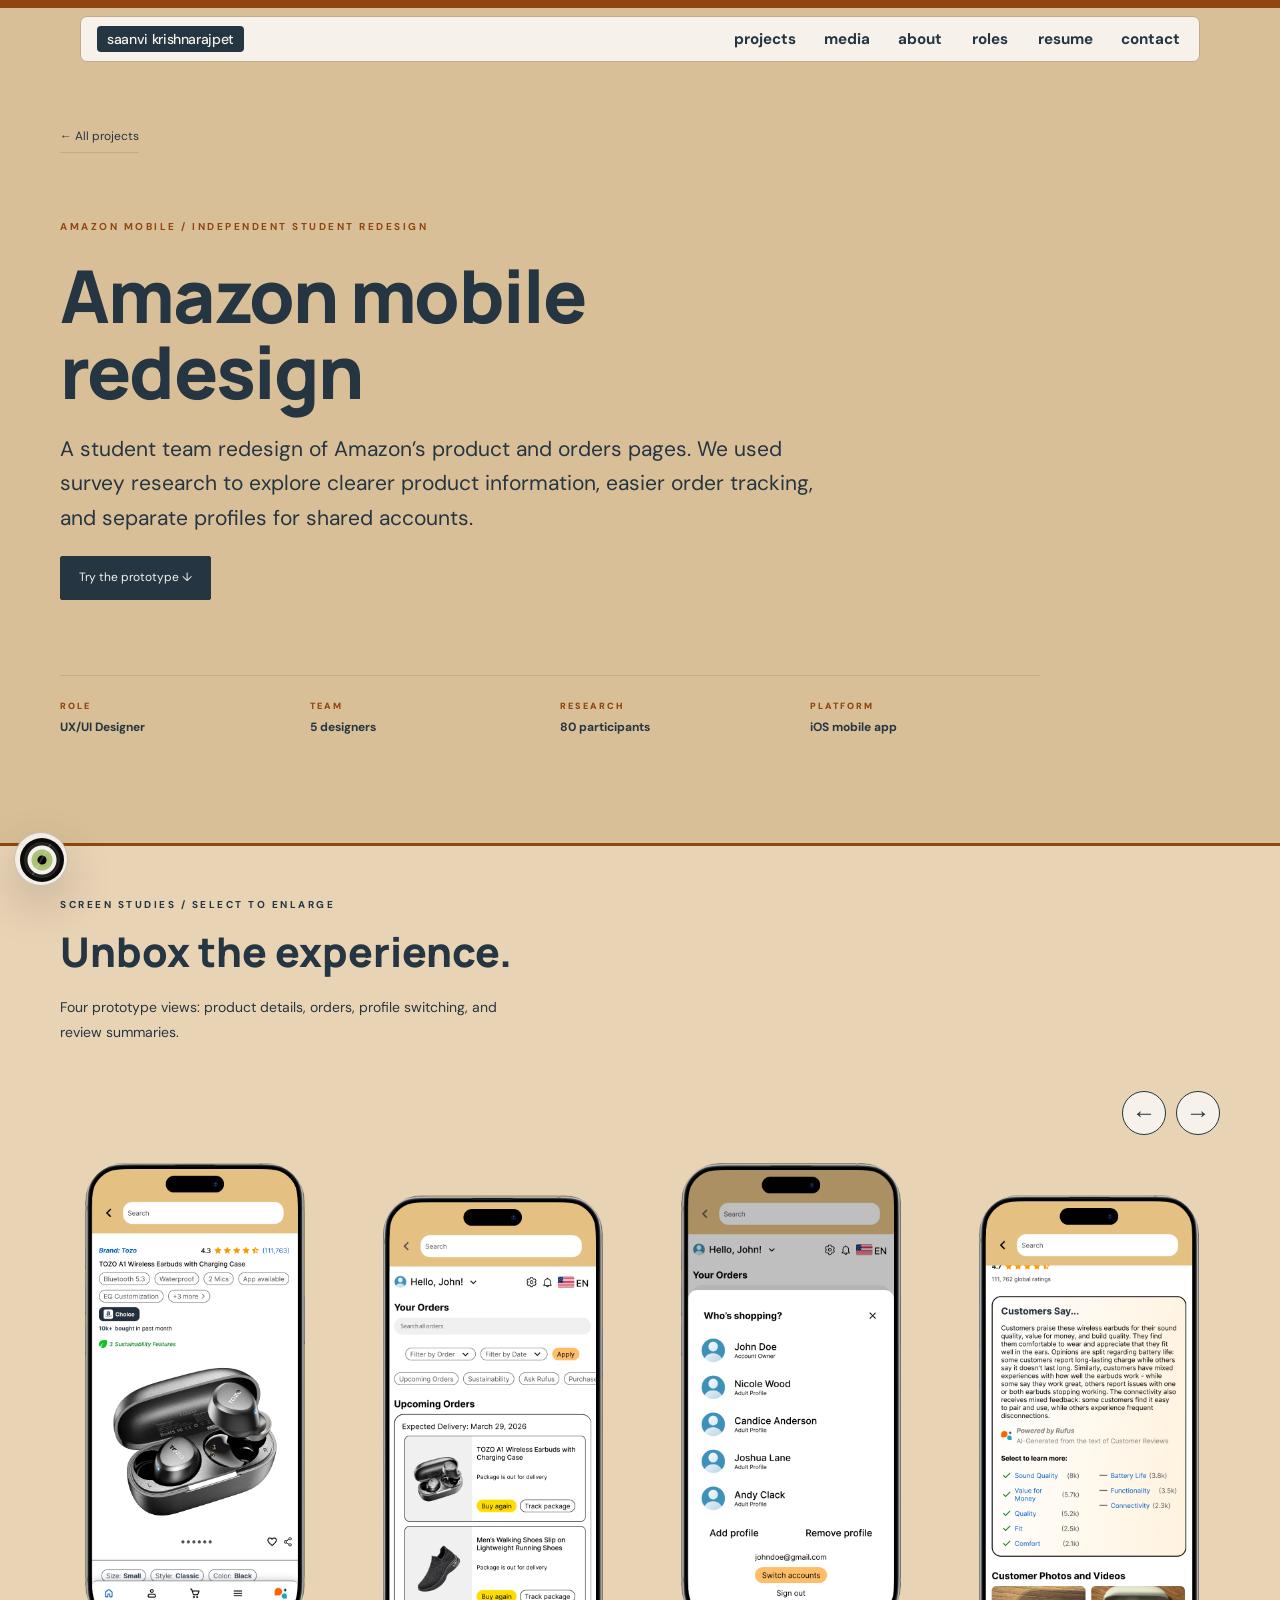
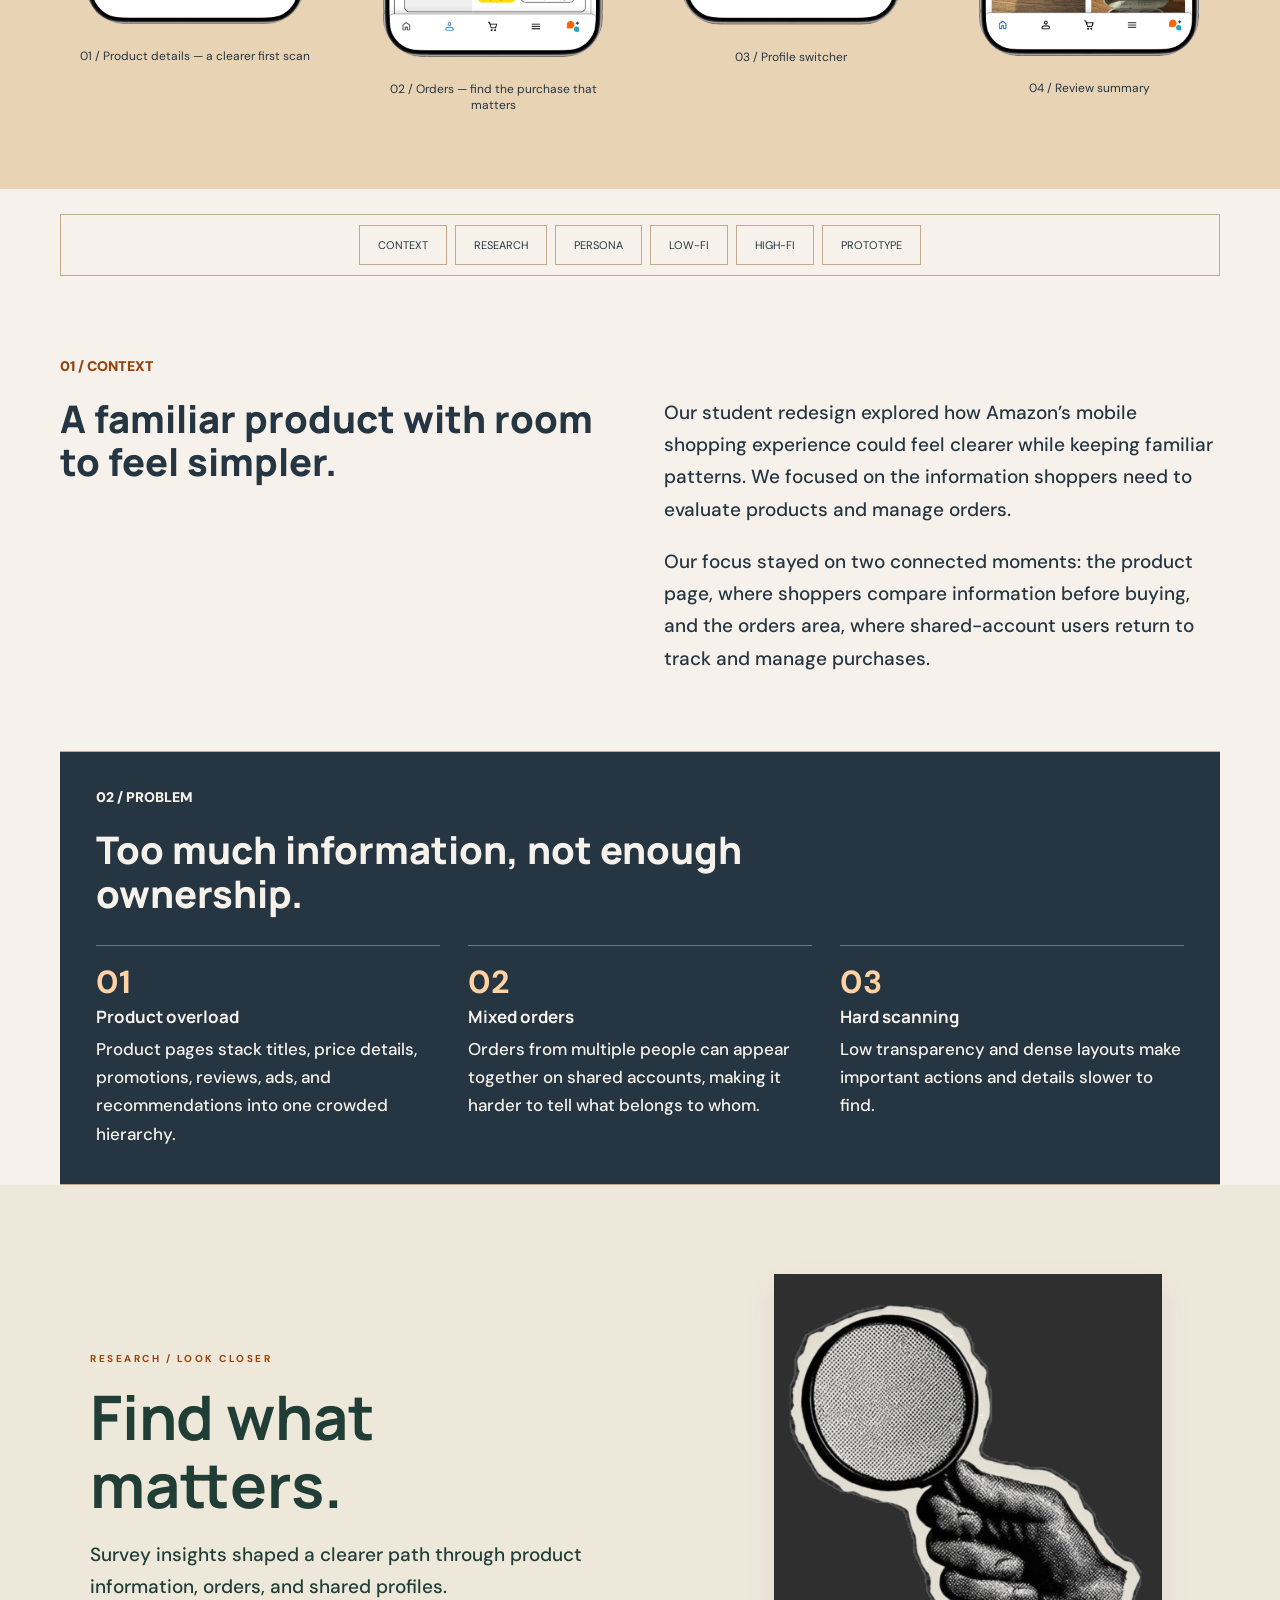
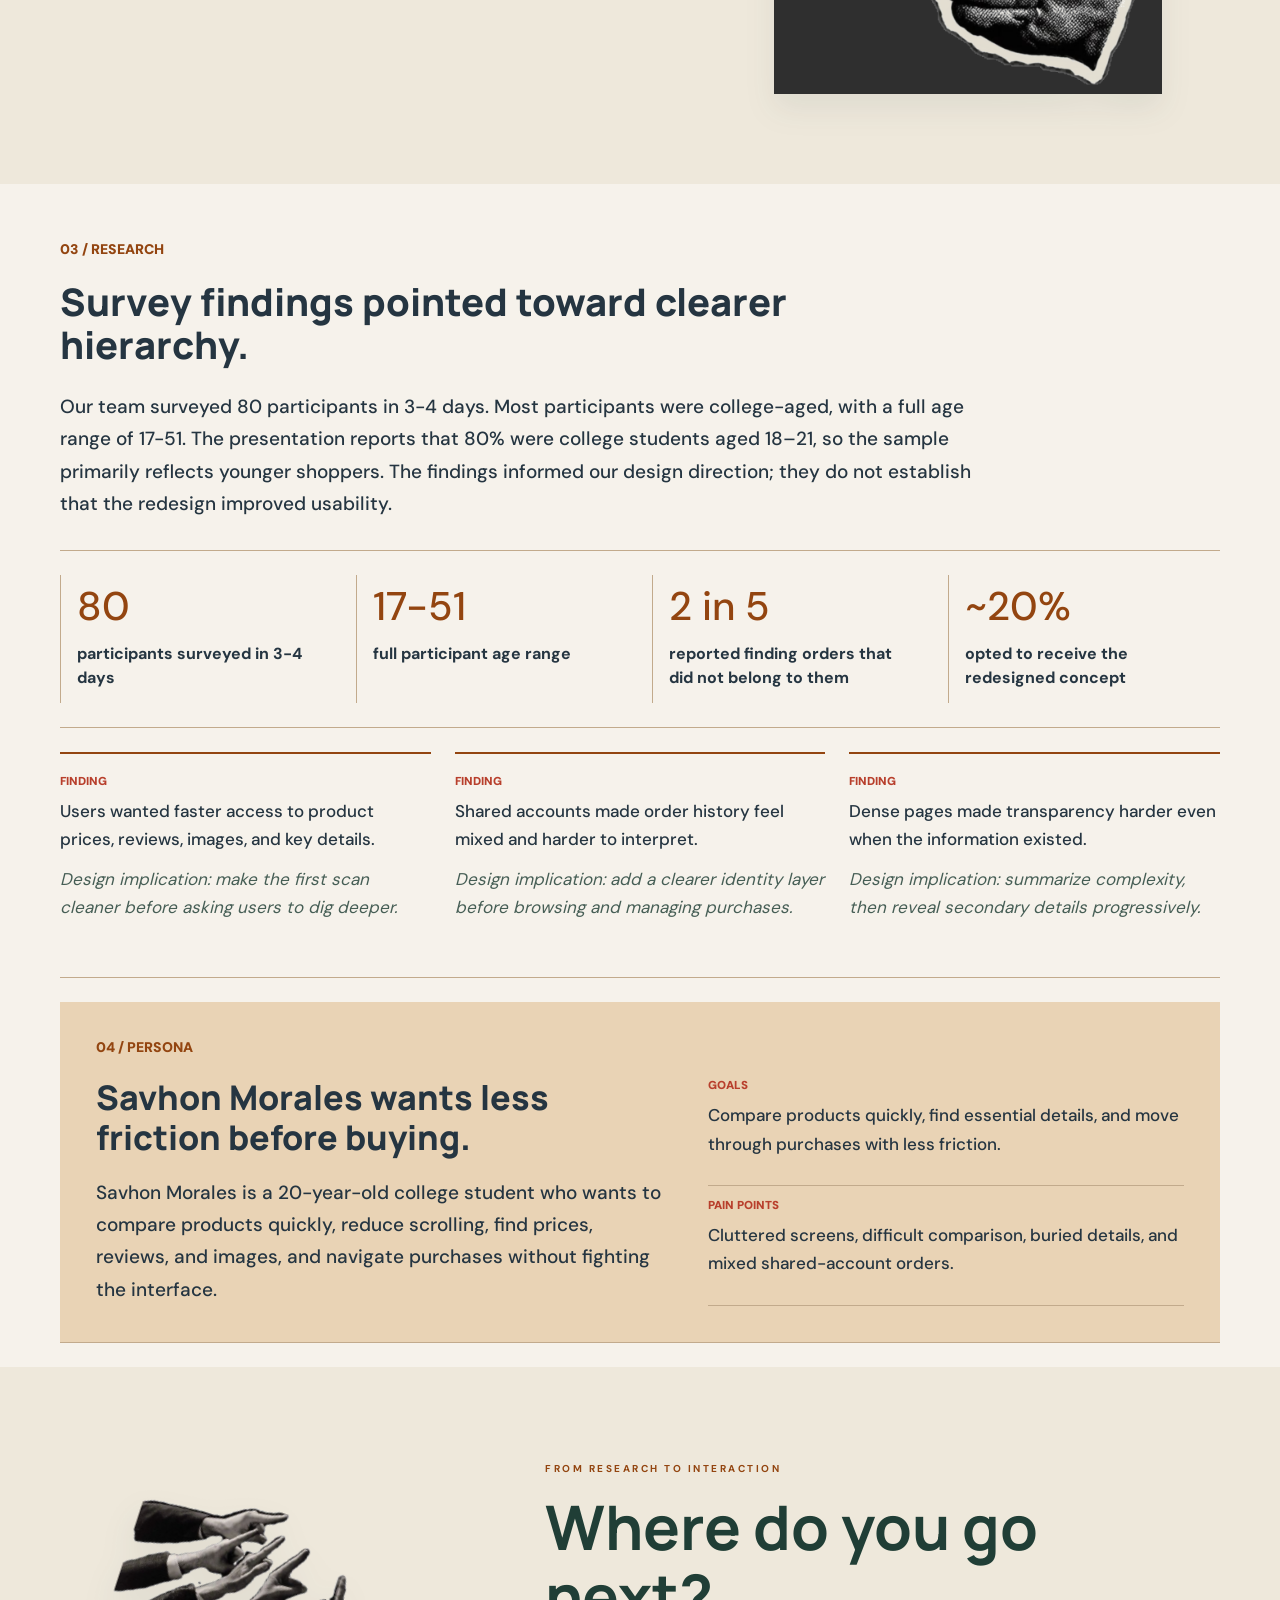
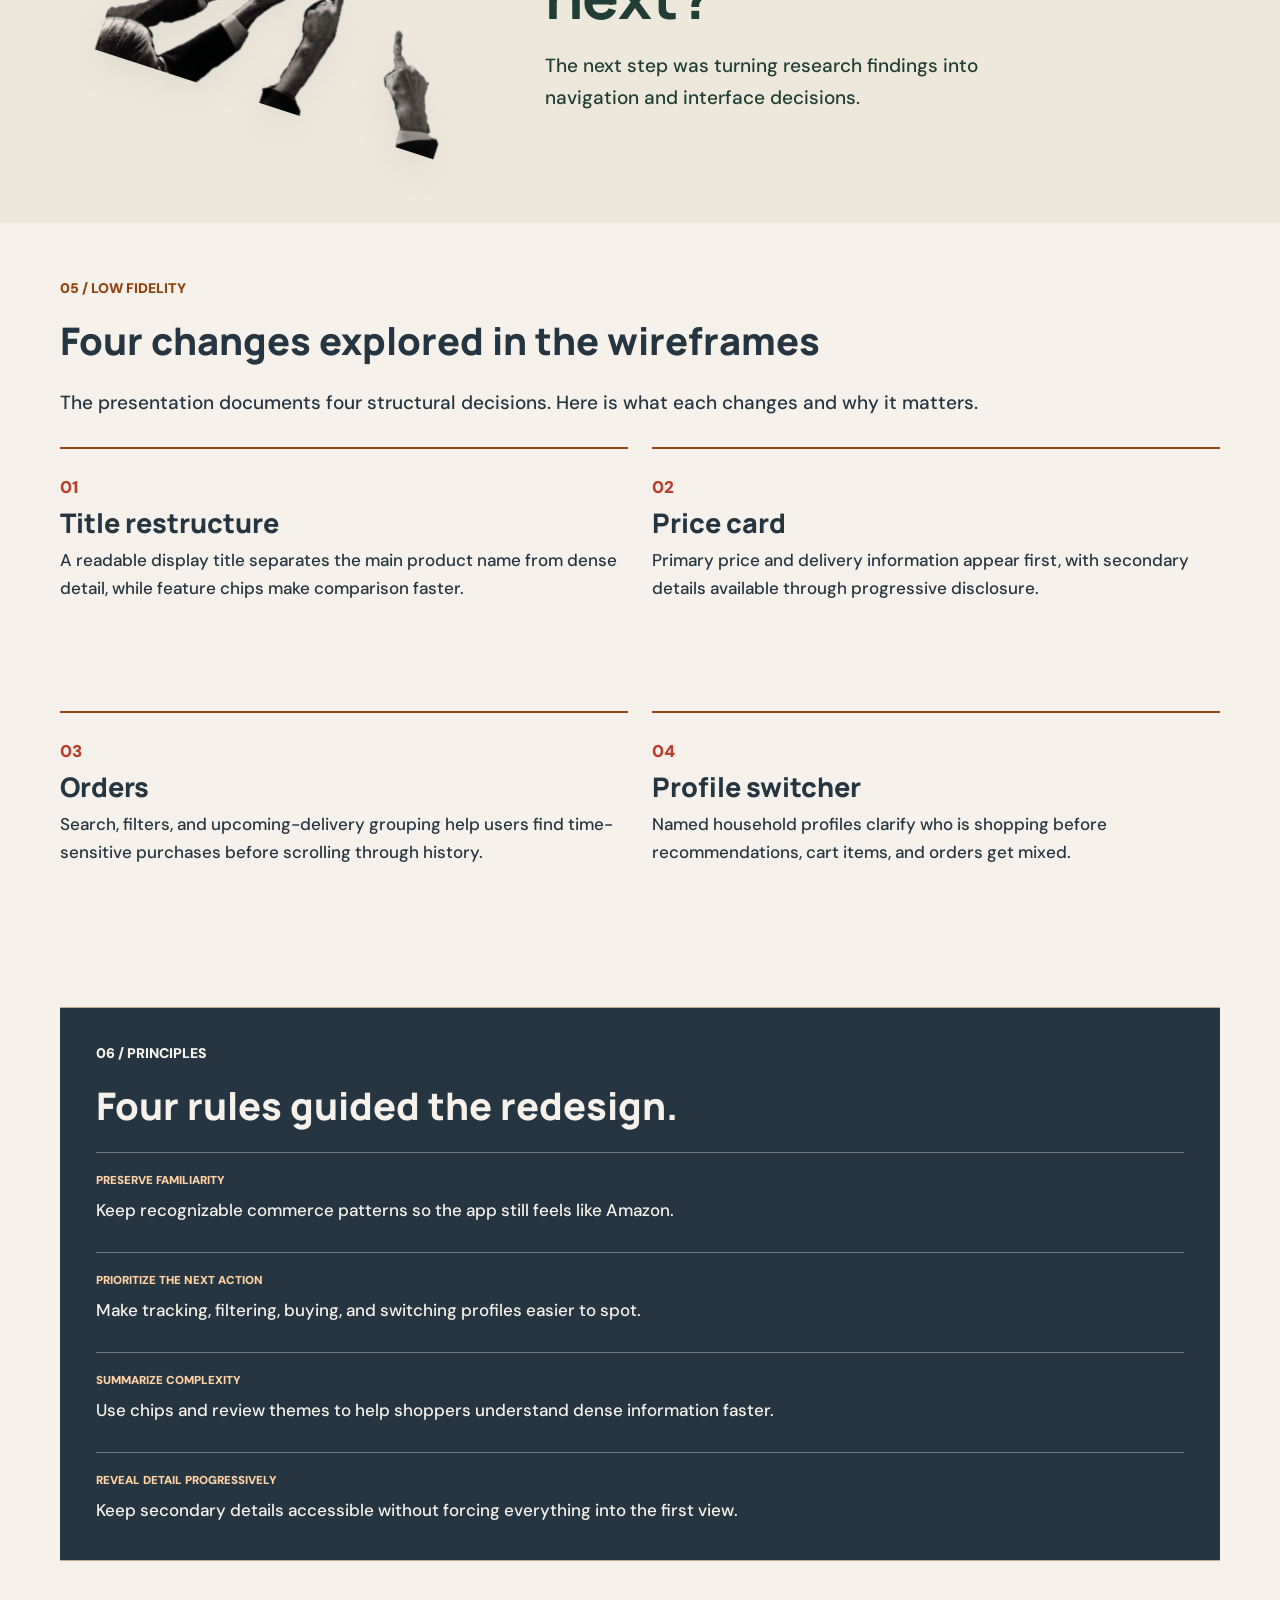
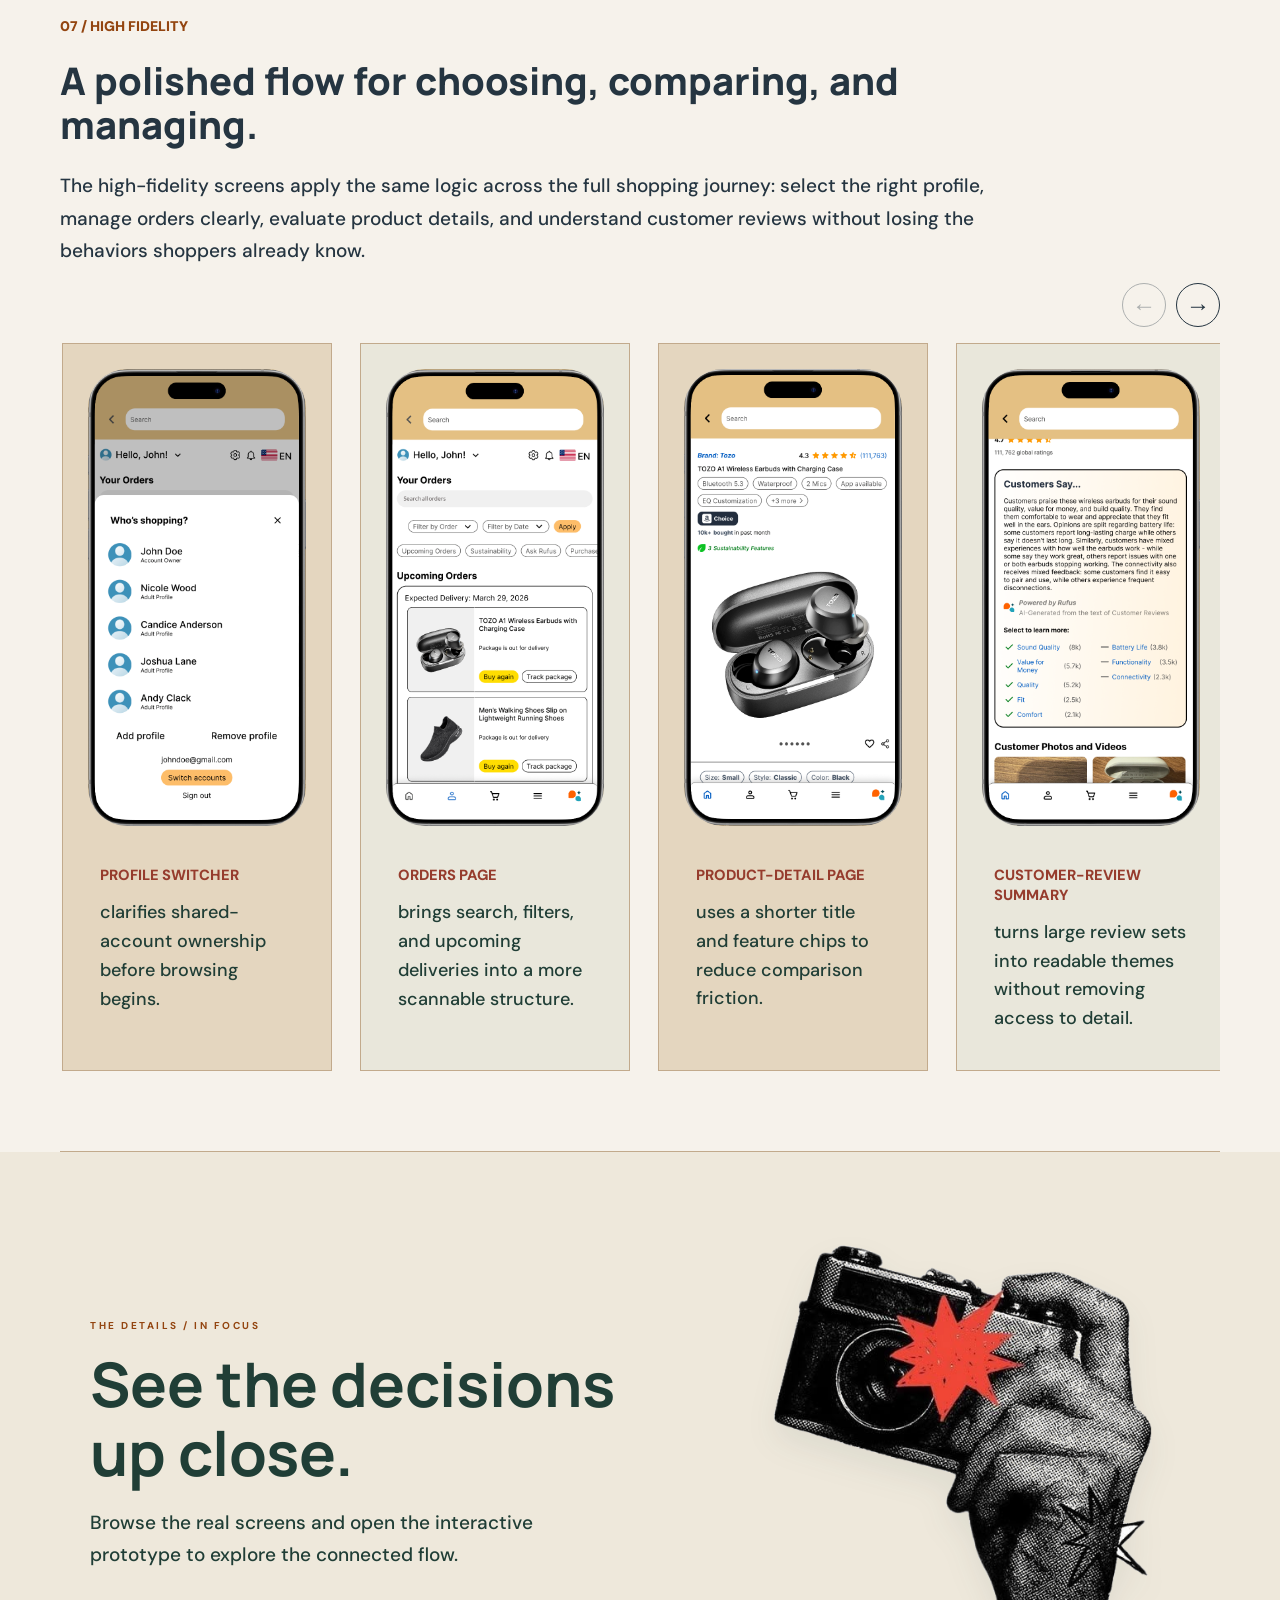
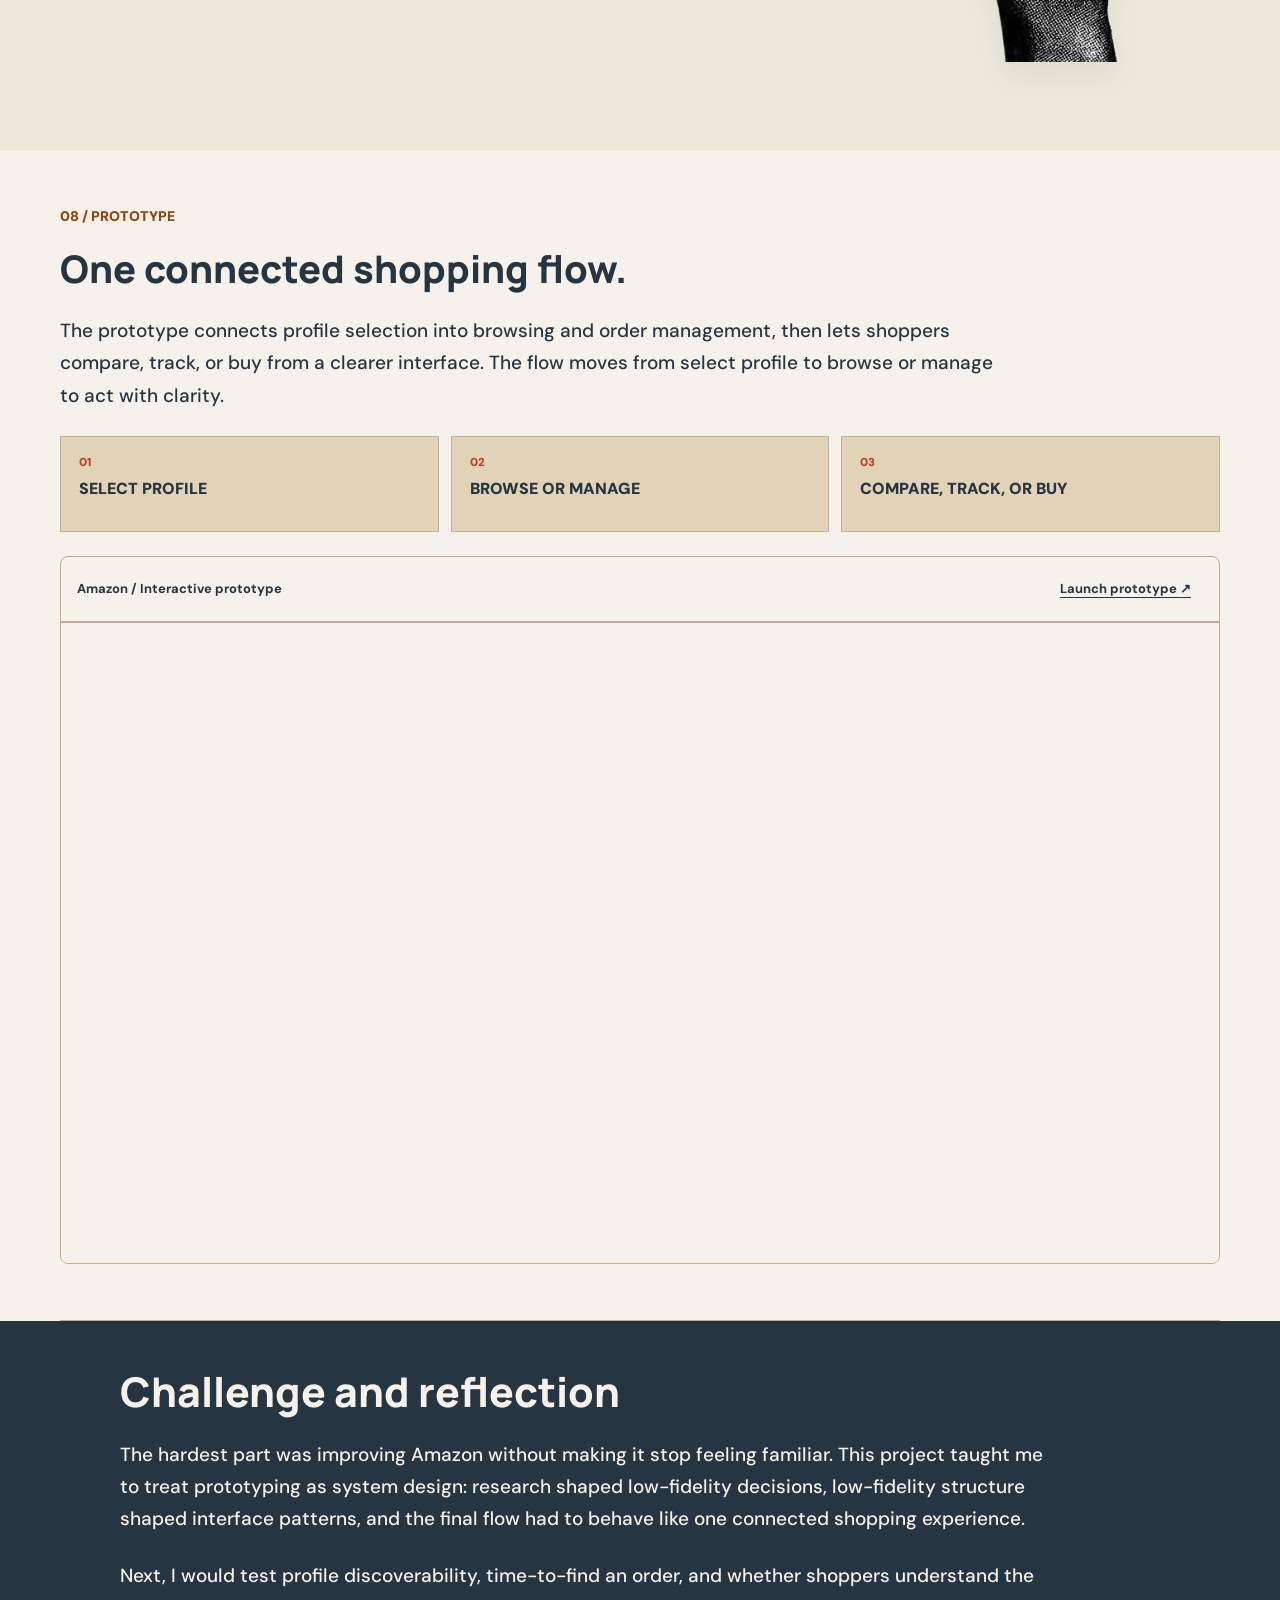
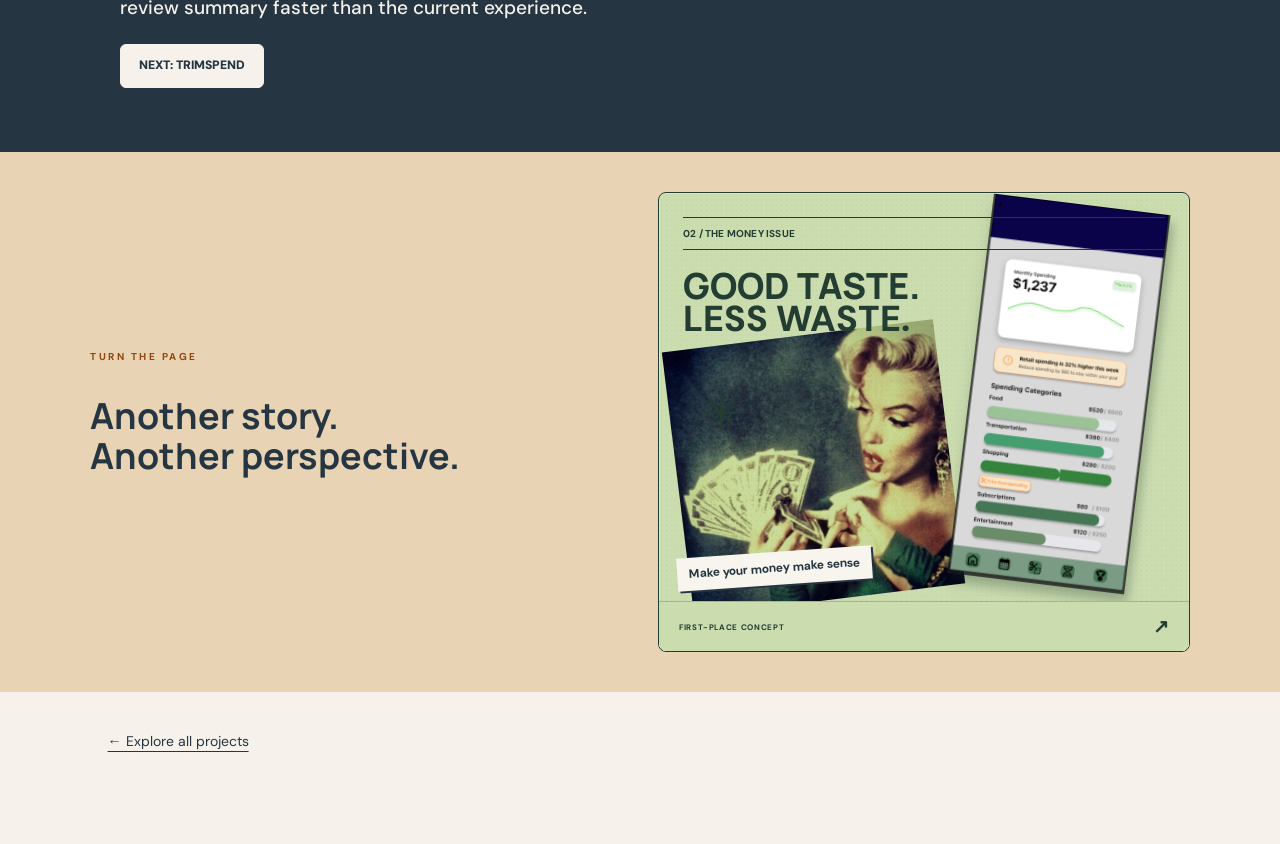
==== commit 639821d8: "Polish case-study layouts and restore visible prototype embeds" ====
--- a/projects/amazon.html
+++ b/projects/amazon.html
@@ -17,6 +17,7 @@
 <link rel="stylesheet" href="../editorial-v7.css">
 <link rel="stylesheet" href="../prototype-embeds.css">
 <link rel="stylesheet" href="../amazon-layout.css">
+<link rel="stylesheet" href="../layout-polish.css">
 </head>
   <body class="case-page amazon-case-page themed-case theme-amazon">
     <div class="cursor-light" aria-hidden="true"></div>
@@ -33,7 +34,7 @@
           <a href="../index.html#media">media</a>
           <a href="../index.html#about">about</a>
           <a href="../index.html#roles">roles</a>
-          <a href="../assets/Saanvi-Krishnarajpet-Resume-Fall-2026.pdf">resume</a>
+          <a href="../assets/saanvi-krishnarajpet-resume-fall-2026.pdf">resume</a>
           <a href="../index.html#contact">contact</a>
         </div>
       </nav>
@@ -187,14 +188,10 @@
             <span><strong>03</strong>Compare, track, or buy</span>
           </div>
 <div class="figma-player">
-  <div class="figma-player-toolbar"><span>Amazon / Interactive prototype</span><a href="https://www.figma.com/proto/sRWmOpauxnzV7MnR6CS0Gq/Wireframes?page-id=5%3A2&amp;node-id=124-402&amp;scaling=scale-down&amp;content-scaling=fixed&amp;starting-point-node-id=124%3A402" target="_blank" rel="noopener noreferrer">Open in Figma &#8599;</a></div>
-  <a class="figma-launch" href="https://www.figma.com/proto/sRWmOpauxnzV7MnR6CS0Gq/Wireframes?page-id=5%3A2&amp;node-id=124-402&amp;scaling=scale-down&amp;content-scaling=fixed&amp;starting-point-node-id=124%3A402" target="_blank" rel="noopener noreferrer" aria-label="Launch Amazon interactive prototype in Figma">
-    <img src="../assets/case-studies/amazon-profile-switcher.png" alt="Amazon prototype preview" loading="lazy">
-    <span><strong>Launch prototype &#8599;</strong><span>Open in Figma</span></span>
-  </a>
-  <details class="figma-embedded-option"><summary>Embedded view</summary>
-  <iframe title="Amazon interactive Figma prototype" src="https://www.figma.com/embed?embed_host=share&amp;url=https%3A%2F%2Fwww.figma.com%2Fproto%2FsRWmOpauxnzV7MnR6CS0Gq%2FWireframes%3Fpage-id%3D5%253A2%26node-id%3D124-402%26scaling%3Dscale-down%26content-scaling%3Dfixed%26starting-point-node-id%3D124%253A402" width="100%" height="640" loading="lazy" allow="fullscreen; storage-access" allowfullscreen></iframe>
-  </details>
+  <div class="figma-player-toolbar"><span>Amazon / Interactive prototype</span><a href="https://www.figma.com/proto/sRWmOpauxnzV7MnR6CS0Gq/Wireframes?page-id=5%3A2&amp;node-id=124-402&amp;scaling=scale-down&amp;content-scaling=fixed&amp;starting-point-node-id=124%3A402" target="_blank" rel="noopener noreferrer">Launch prototype &#8599;</a></div>
+  <div class="figma-embedded-option">
+  <iframe title="Amazon interactive Figma prototype" src="https://embed.figma.com/proto/sRWmOpauxnzV7MnR6CS0Gq/Wireframes?page-id=5%3A2&amp;node-id=124-402&amp;scaling=contain&amp;content-scaling=fixed&amp;starting-point-node-id=124%3A402&amp;embed-host=saanvi-portfolio" width="100%" height="640" loading="eager" allow="fullscreen; storage-access" allowfullscreen></iframe>
+  </div>
 </div>
         </div>
       </section>
--- a/layout-polish.css
+++ b/layout-polish.css
@@ -0,0 +1,114 @@
+/* Final, scoped corrections for the contact and case-study layouts. */
+.portfolio-home .contact-copy h2 {
+  font-family: 'Billa Mount', cursive !important;
+  font-size: 80px !important;
+  font-weight: 400 !important;
+  line-height: 1.25 !important;
+  letter-spacing: 0;
+  overflow-wrap: break-word;
+  padding-block: 12px;
+}
+body.theme-clac .community-deck > div { gap: 14px; }
+body.theme-clac .community-deck a {
+  display: flex; align-items: center; justify-content: center;
+  min-height: 58px; padding: 16px 22px; border: 1px solid #21473f;
+  border-radius: 6px; background: #21473f; color: #fff6ed;
+  font-size: 18px; line-height: 1.4; text-align: center; text-decoration: none;
+}
+body.theme-clac .community-deck a + a { background: #efb9a7; color: #173f37; }
+body.theme-clac .community-deck a:hover { box-shadow: 0 3px 0 #b64b38; }
+body.theme-clac .community-deck a:focus-visible { outline: 3px solid #b64b38; outline-offset: 4px; }
+body.theme-amazon .amazon-unboxed .device-card:nth-child(n) {
+  background: transparent !important; border: 0; box-shadow: none;
+}
+body.theme-amazon #hifi > .case-story-label {
+  display: block; position: static; margin: 0 0 24px !important; transform: none;
+}
+body.theme-amazon #hifi h2 { margin-top: 0; }
+body.theme-amazon #hifi .amazon-catalogue figcaption {
+  color: #203e36;
+  font-family: 'DM Sans', sans-serif;
+  font-style: normal;
+  font-weight: 500;
+  font-size: 18px !important;
+  line-height: 1.6 !important;
+  letter-spacing: 0;
+}
+body.theme-amazon #hifi .amazon-catalogue figcaption strong {
+  display: block;
+  margin-bottom: 12px;
+  color: #963c2d;
+  font-style: normal;
+  font-weight: 800;
+  line-height: 1.35;
+  letter-spacing: 0;
+  overflow-wrap: anywhere;
+}
+body.theme-amazon .editorial-interlude.reverse {
+  grid-template-columns: minmax(180px, .65fr) minmax(0, 1fr);
+  align-items: center; gap: 36px; min-height: 0;
+}
+body.theme-amazon .editorial-interlude.reverse img {
+  height: 230px; object-fit: cover; object-position: center bottom;
+  transform: scaleX(-1) rotate(-18deg);
+  align-self: center;
+}
+body.theme-clac .lan-posters {
+  max-width: 920px; margin: 48px auto; gap: 40px; align-items: start;
+}
+body.theme-clac .lan-posters figure:nth-child(n) {
+  padding: 16px; margin: 0; transform: none; min-width: 0;
+}
+body.theme-clac .lan-posters img {
+  width: 100%; height: 430px; object-fit: contain;
+}
+body.theme-clac .lan-posters figcaption { font-size: 16px; line-height: 1.5; padding-top: 14px; }
+body.theme-clac #summit-program {
+  background: #f3eee6; color: #203e36;
+  padding: 64px max(24px, calc((100% - 1120px) / 2));
+}
+body.theme-clac #summit-program > h2 {
+  font-size: 42px; line-height: 1.15; max-width: 780px; margin: 18px 0 24px;
+}
+body.theme-clac #summit-program .summit-program-intro { max-width: 780px; font-size: 20px; line-height: 1.65; }
+body.theme-clac .summit-timeline-title { font-size: 26px; margin-top: 44px; }
+body.theme-clac #summit-program .summit-schedule {
+  display: grid; grid-template-columns: repeat(3, minmax(0, 1fr));
+  gap: 0 28px; margin: 24px 0 40px; background: none; border: 0;
+}
+body.theme-clac #summit-program .summit-schedule article {
+  background: transparent; min-height: 0; border-top: 2px solid #bd563f;
+  padding: 22px 0 28px; transform: none;
+}
+body.theme-clac #summit-program .summit-schedule span { color: #9b3c2b; letter-spacing: 0; font-size: 14px; }
+body.theme-clac #summit-program .summit-schedule h3 { font-size: 23px; line-height: 1.25; margin: 12px 0; }
+body.theme-clac #summit-program .summit-schedule p { font-size: 17px; line-height: 1.6; }
+body.theme-clac #summit-program .summit-program-grid { display: block; margin: 0; }
+body.theme-clac #summit-program details {
+  background: #21473f; color: #fff6ed; border: 0;
+  border-bottom: 1px solid #789488; padding: 0; margin: 0;
+}
+body.theme-clac #summit-program details:nth-child(2) { background: #efb9a7; color: #173f37; }
+body.theme-clac #summit-program summary {
+  cursor: pointer; padding: 24px; font-size: 22px; font-weight: 700; line-height: 1.4;
+}
+body.theme-clac #summit-program details > div { padding: 0 24px 28px; max-width: 880px; }
+body.theme-clac #summit-program details p { color: inherit; font-size: 18px; line-height: 1.65; }
+body.theme-clac #summit-program details h3 { color: inherit; font-size: 26px; }
+body.theme-clac #summit-program details .eyebrow { color: inherit; }
+body.theme-clac #summit-program .summit-topic-list span { color: inherit; border-color: #91a69c; letter-spacing: 0; }
+body.theme-clac #summit-program > .program-note { font-size: 14px; line-height: 1.6; margin-top: 24px; max-width: 800px; }
+@media(max-width:760px) {
+  .portfolio-home .contact-copy h2 { font-size: 52px !important; }
+  body.theme-clac .lan-posters { gap: 24px; }
+  body.theme-clac .lan-posters img { height: 340px; }
+  body.theme-clac #summit-program > h2 { font-size: 32px; }
+  body.theme-clac #summit-program .summit-schedule { grid-template-columns: 1fr 1fr; gap: 0 20px; }
+  body.theme-amazon .editorial-interlude.reverse { grid-template-columns: 1fr; gap: 0; }
+  body.theme-amazon .editorial-interlude.reverse .editorial-interlude-copy { order: 2; }
+  body.theme-amazon .editorial-interlude.reverse img { order: 1; height: 180px; transform: rotate(160deg); }
+}
+@media(max-width:480px) {
+  body.theme-clac #summit-program .summit-schedule { grid-template-columns: 1fr; }
+  body.theme-clac #summit-program summary { padding: 20px; font-size: 20px; }
+}
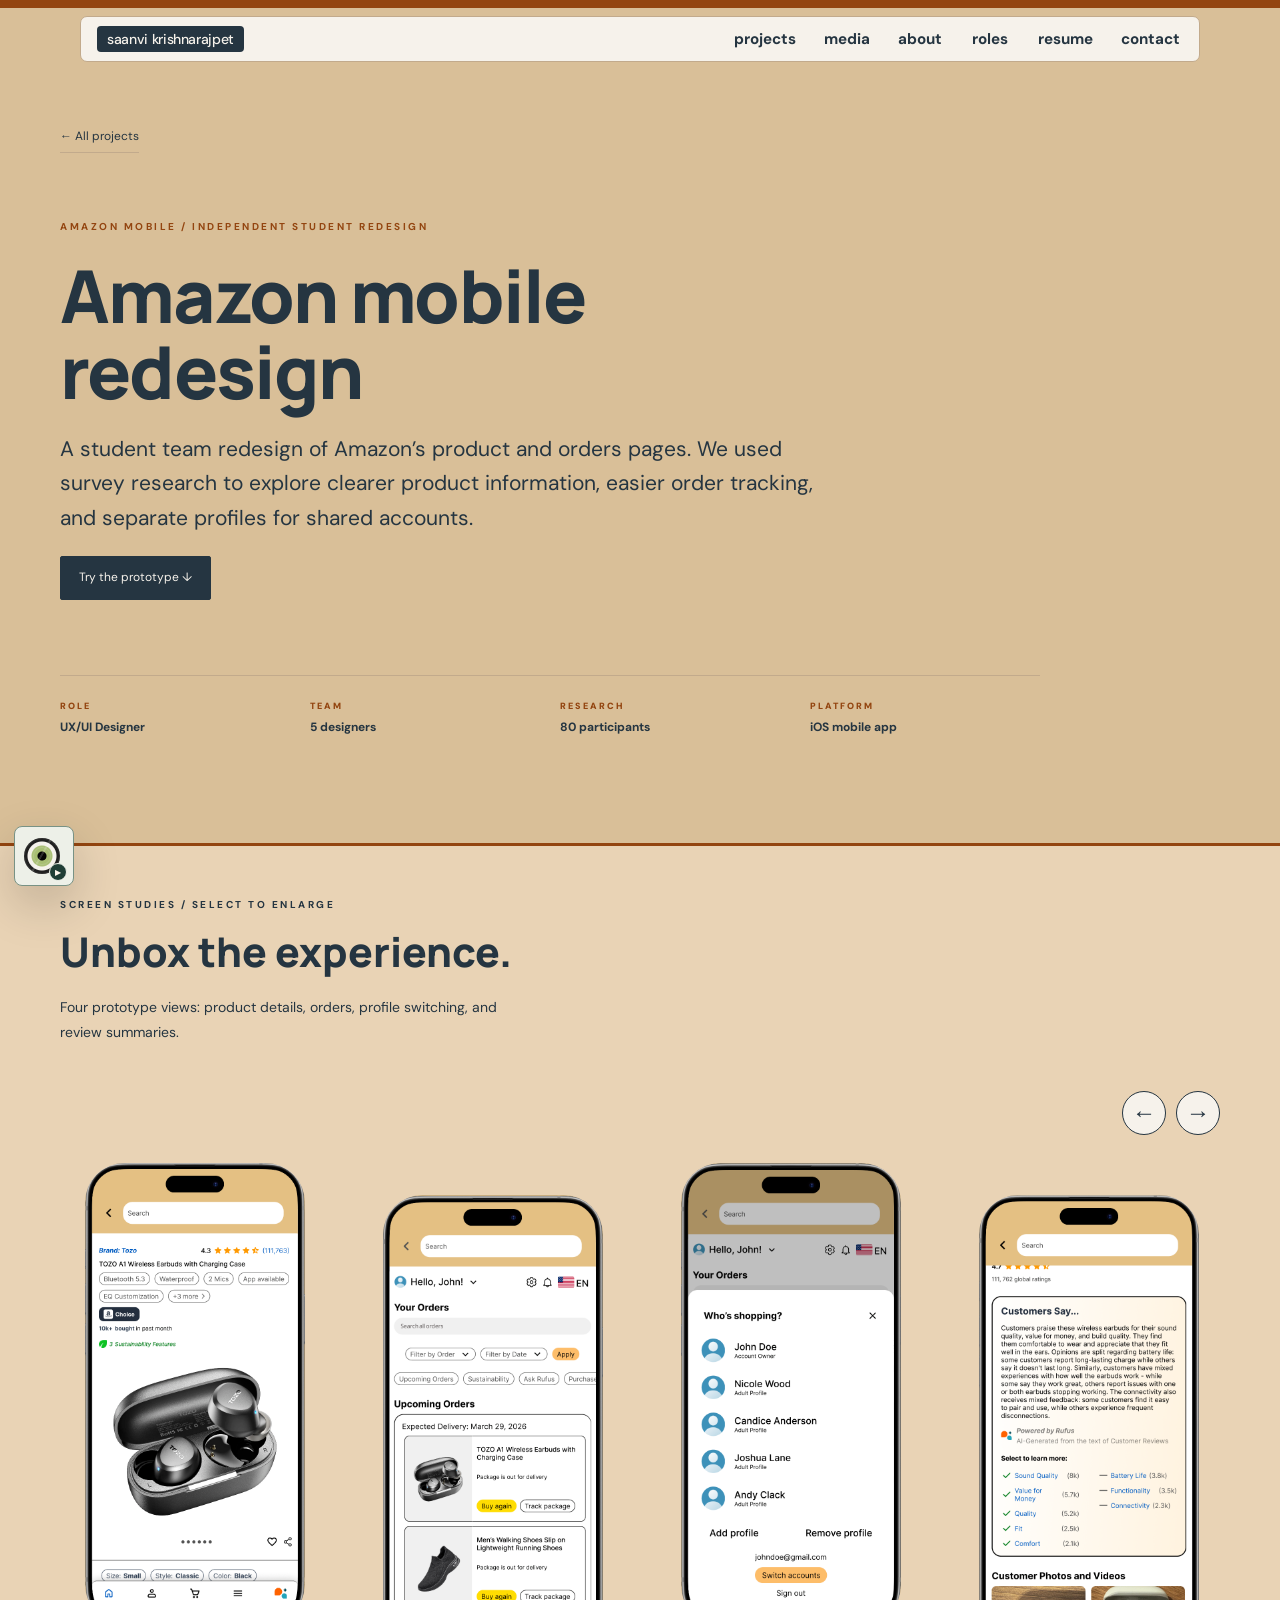
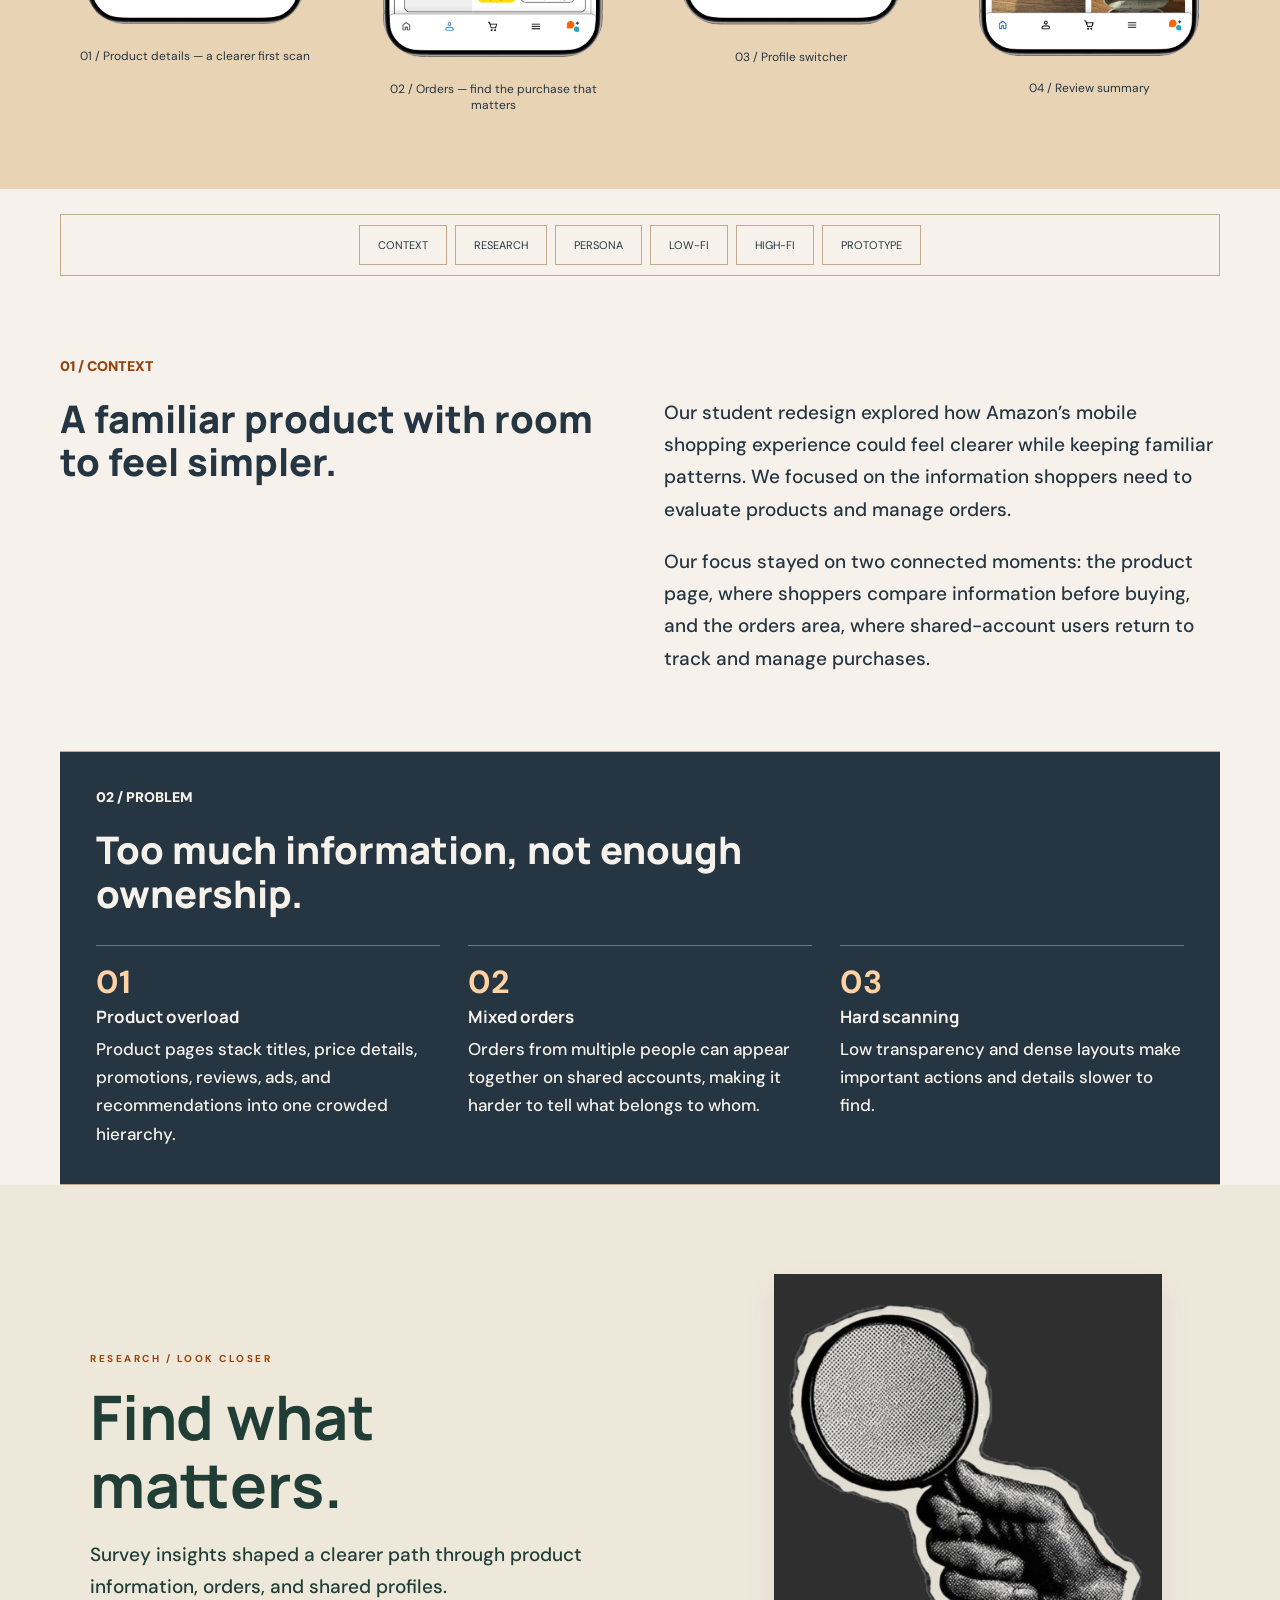
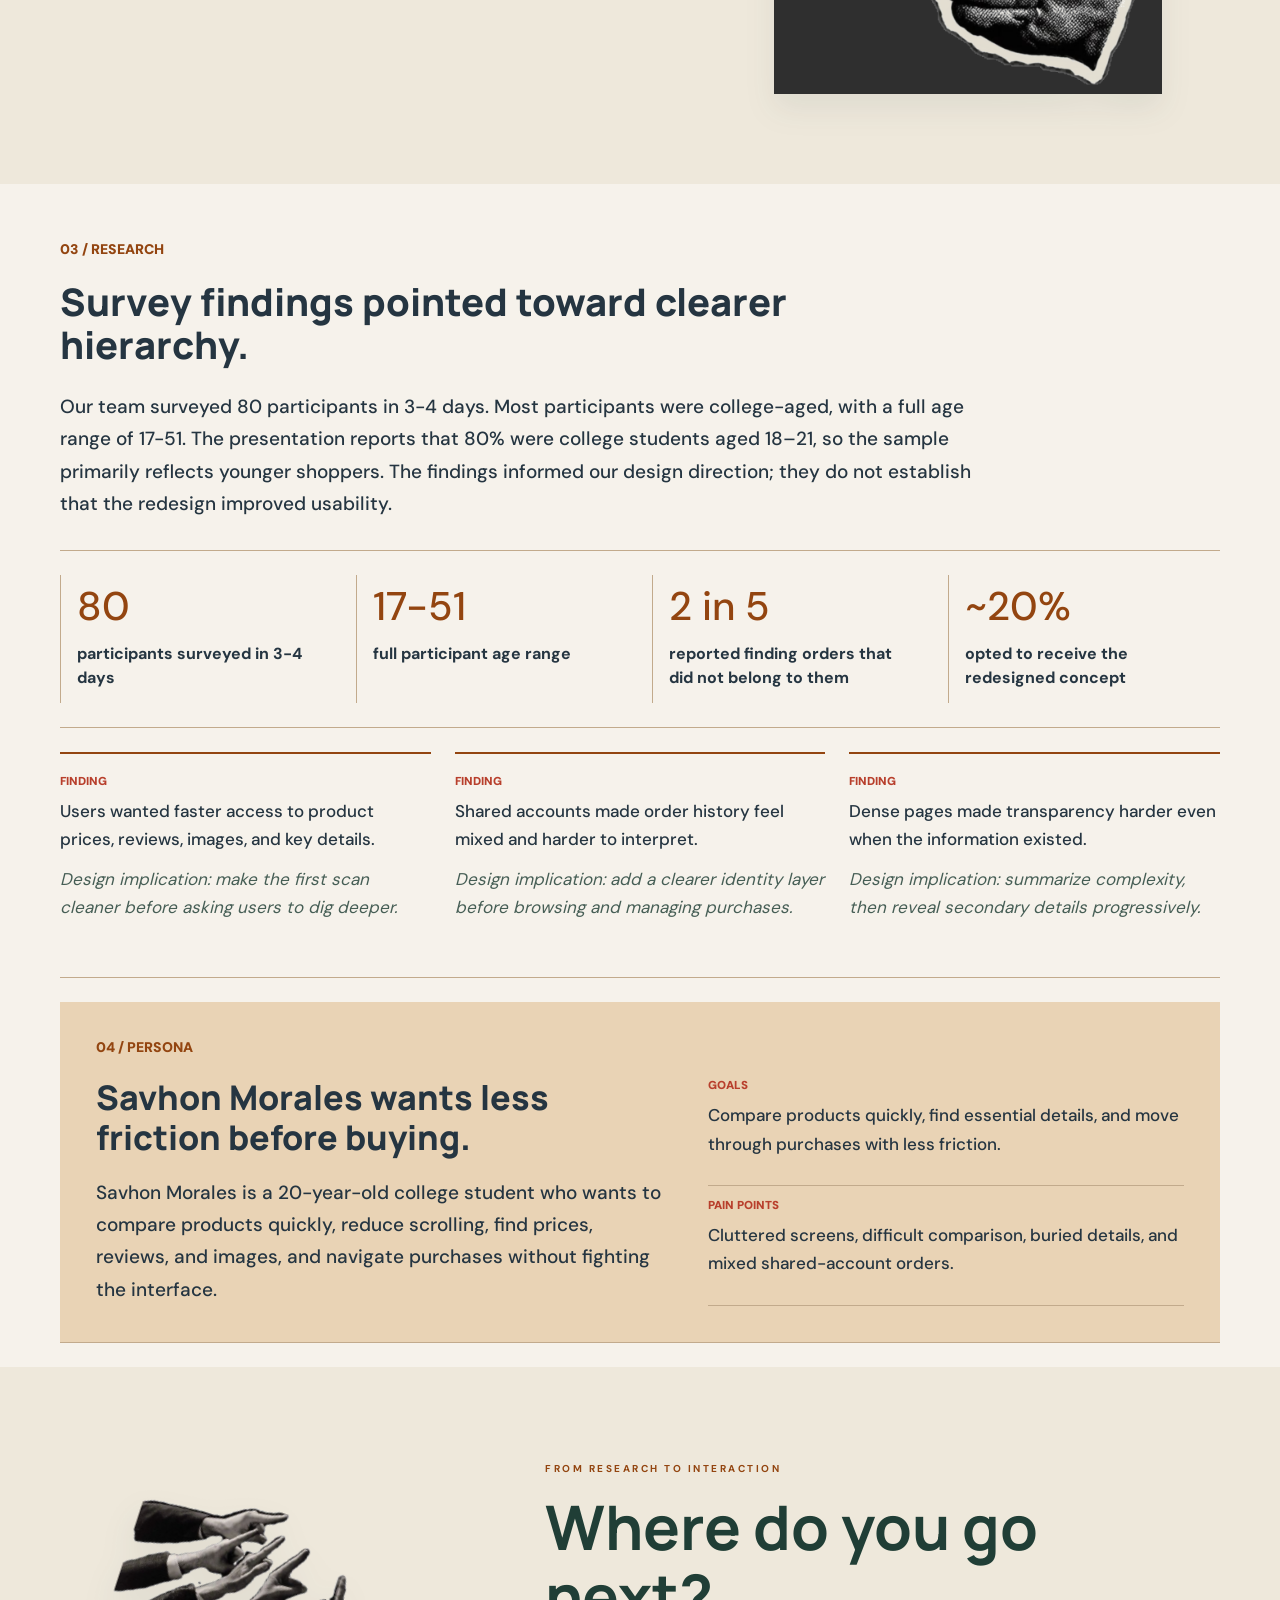
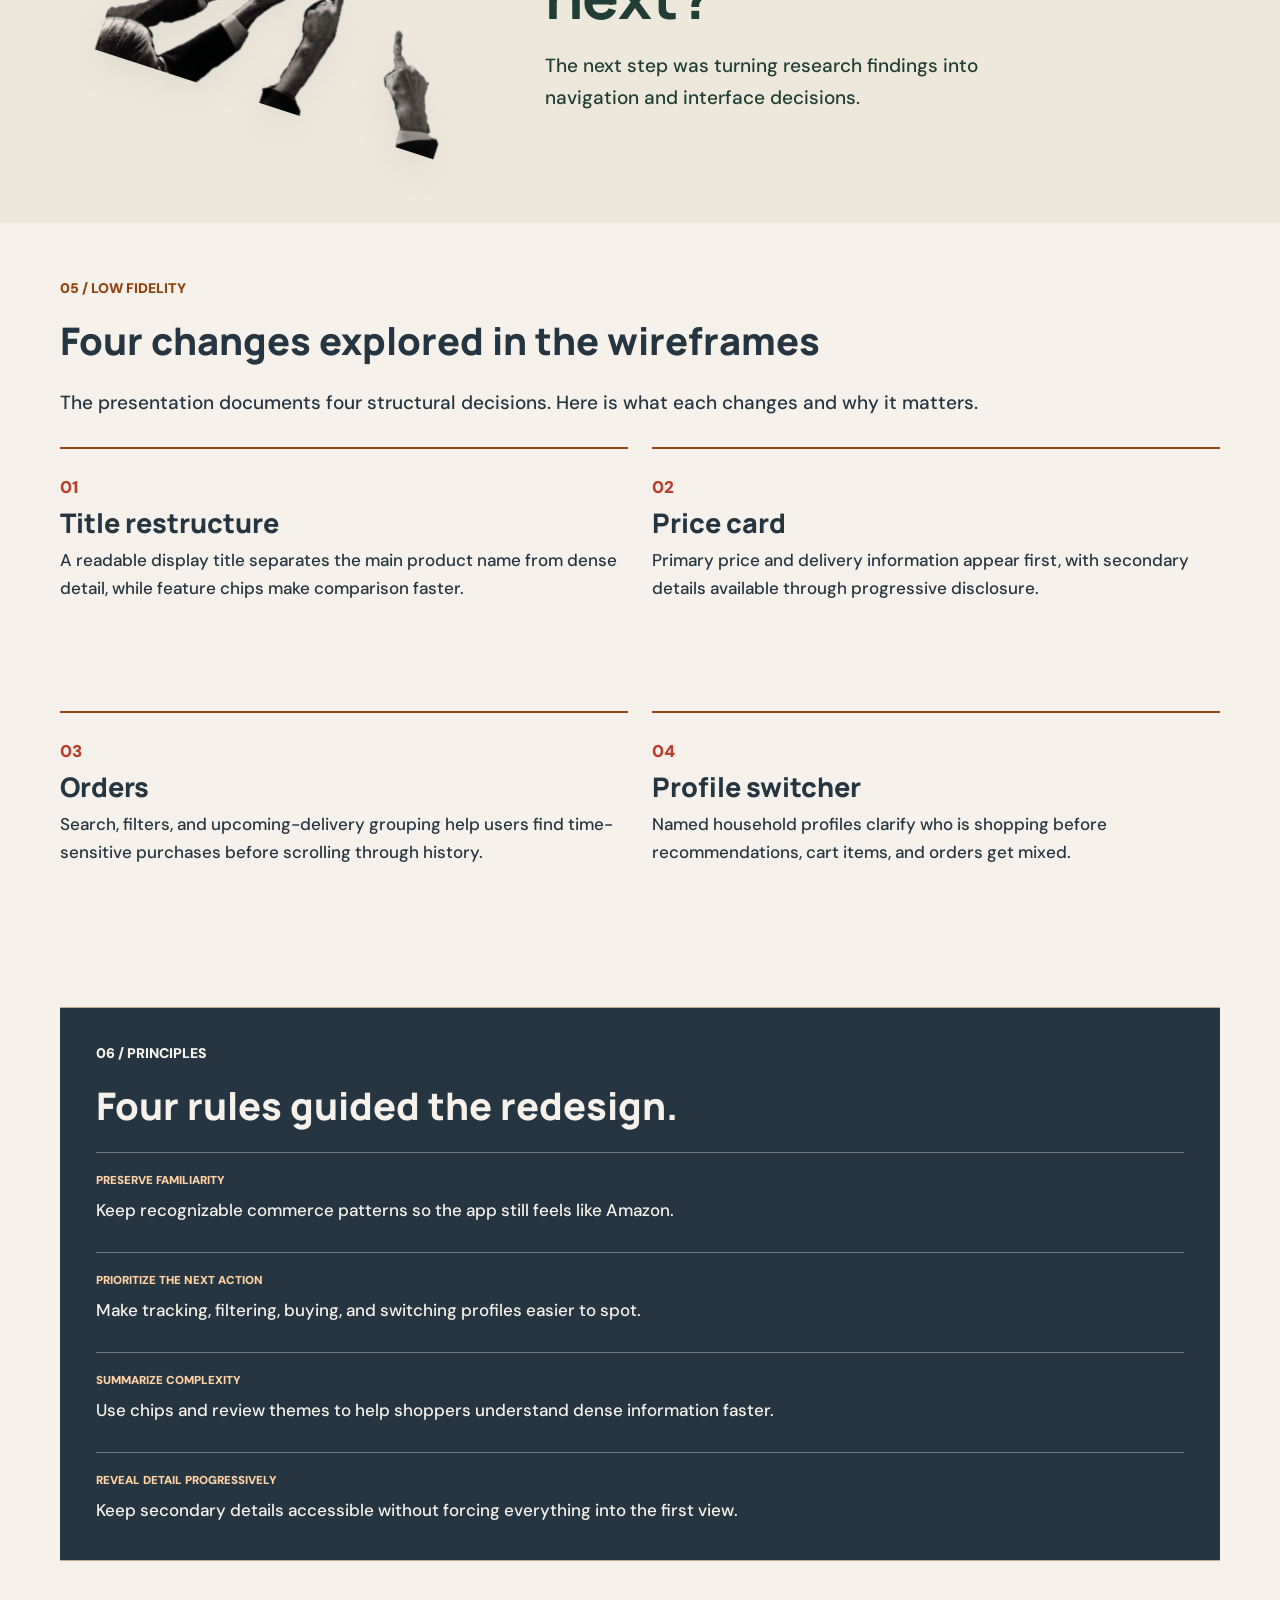
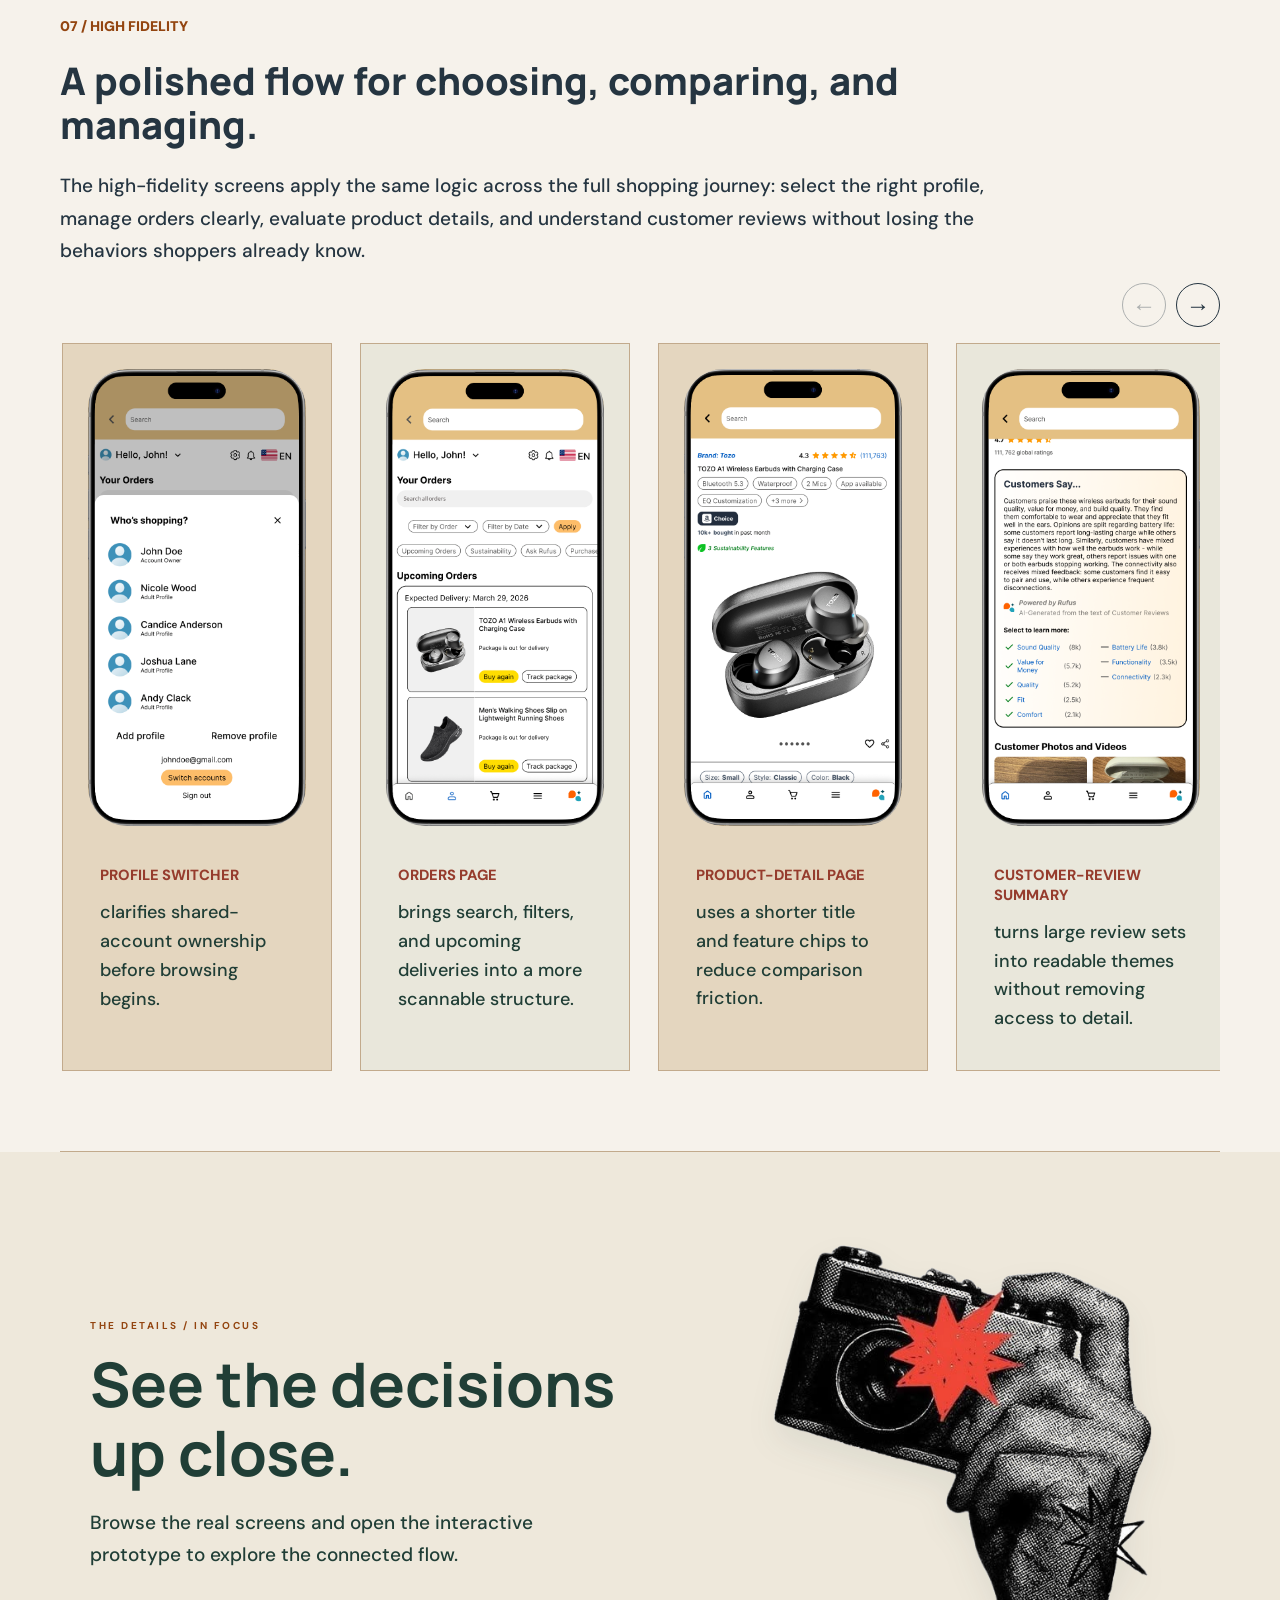
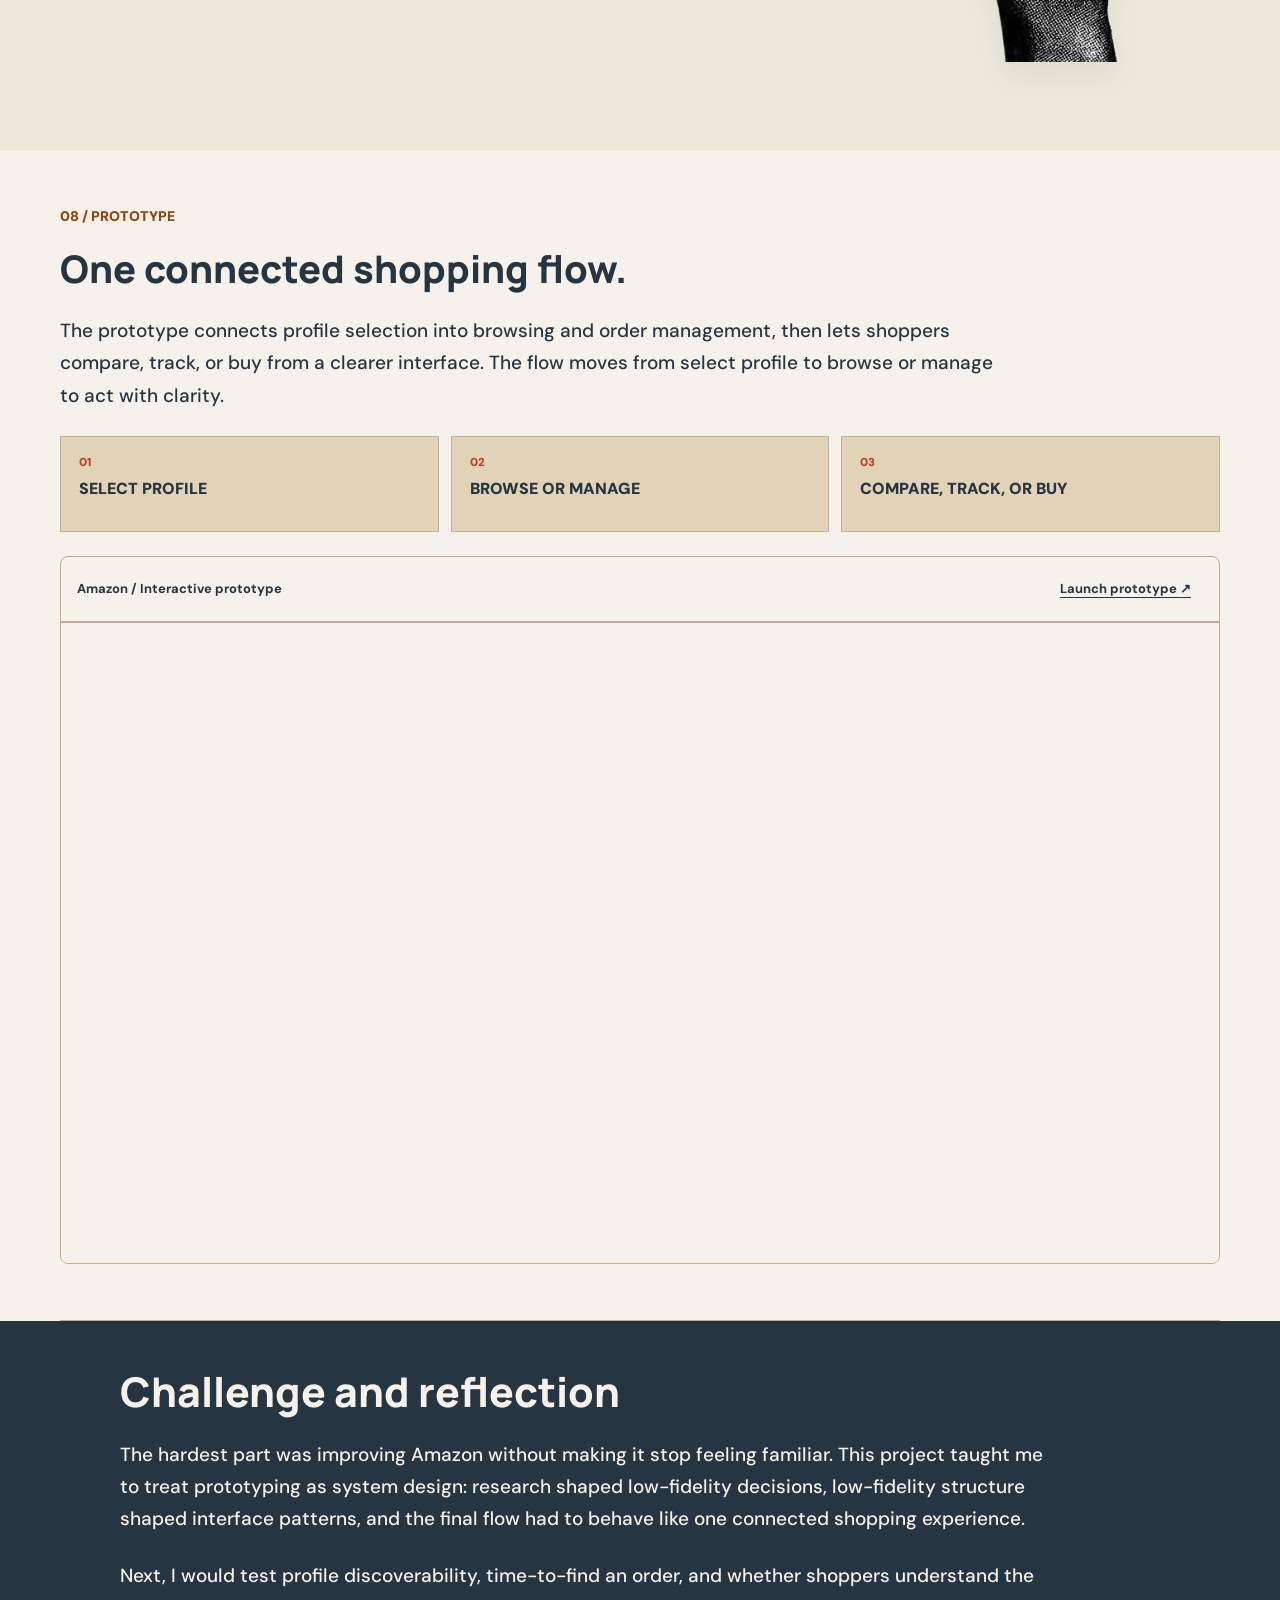
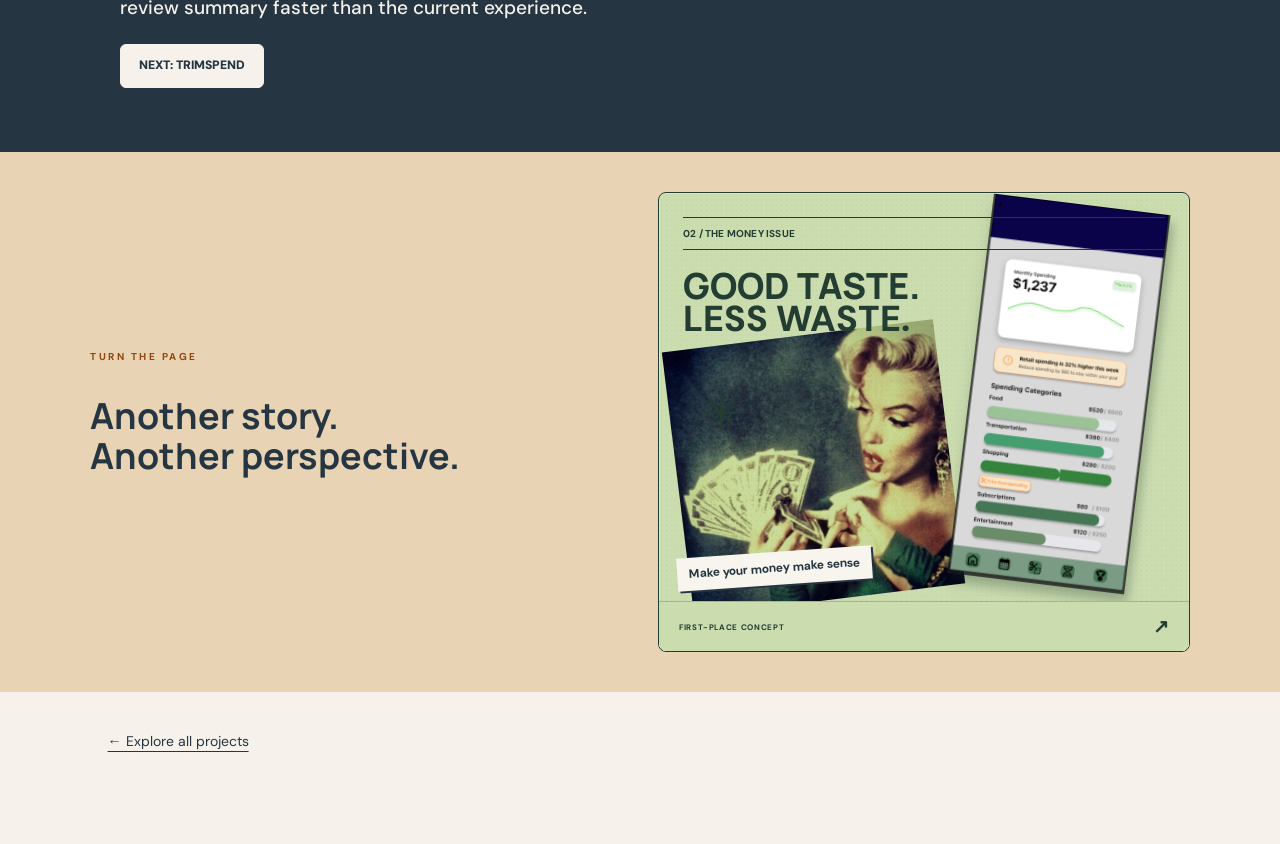
==== commit dd5358b4: "Refresh summit agenda, music controls, typography and resume" ====
--- a/projects/amazon.html
+++ b/projects/amazon.html
@@ -34,7 +34,7 @@
           <a href="../index.html#media">media</a>
           <a href="../index.html#about">about</a>
           <a href="../index.html#roles">roles</a>
-          <a href="../assets/saanvi-krishnarajpet-resume-fall-2026.pdf">resume</a>
+          <a href="../assets/saanvi-krishnarajpet-resume-nov-2026.pdf">resume</a>
           <a href="../index.html#contact">contact</a>
         </div>
       </nav>
--- a/finish.css
+++ b/finish.css
@@ -495,6 +495,54 @@
 .portfolio-home .portrait-flourish{position:absolute;z-index:0;width:min(125%,620px);height:auto;max-width:none;left:50%;top:44%;transform:translate(-50%,-50%) rotate(-8deg);opacity:.14;pointer-events:none;filter:none}
 .portfolio-home .photo-stage .hero-portrait{z-index:1}
 .portfolio-home .ticker-toggle{display:none!important}
+/* Keep the compact player recognizable as a control, including on touch screens. */
+body .dj-deck.is-collapsed {
+  width: 60px !important; height: 60px !important;
+  grid-template-columns: 1fr !important; border-radius: 8px !important;
+  background: #edf0e8; border: 1px solid #789285;
+}
+body .dj-deck.is-collapsed .vinyl-button {
+  display: flex; align-items: center; justify-content: center;
+  width: 44px !important; height: 44px !important; border-radius: 4px;
+  background: transparent; border: 0; cursor: pointer;
+}
+body .dj-deck.is-collapsed .vinyl-disc { flex-shrink: 0; }
+body .dj-deck.is-collapsed:hover { border-color: #963c2d; box-shadow: 0 3px 0 #963c2d; }
+body .vinyl-button:focus-visible { outline: 3px solid #963c2d; outline-offset: 3px; }
+body .vinyl-button { position: relative; overflow: visible; }
+body .record-status {
+  position: absolute; bottom: -3px; right: -3px; z-index: 2;
+  display: grid; place-items: center; width: 18px; height: 18px;
+  background: #203e36; color: #fff6ed; border: 1px solid #edf0e8;
+  border-radius: 50%; font: 8px/1 Arial, sans-serif; pointer-events: none;
+}
+body .record-notes { position: absolute; inset: 0; pointer-events: none; }
+body .record-notes > span {
+  position: absolute; top: 0; left: 50%; opacity: 0; color: #963c2d;
+  font: 18px/1 Georgia, serif; animation: record-note-rise 3.6s ease-out infinite;
+  animation-play-state: paused;
+}
+body .record-notes > span:nth-child(2) { left: 65%; animation-delay: 1.2s; }
+body .record-notes > span:nth-child(3) { left: 35%; animation-delay: 2.4s; }
+body .dj-deck.audio-active .record-notes > span { animation-play-state: running; }
+body .dj-deck:not(.audio-active) .record-notes { visibility: hidden; }
+body .dj-deck .vinyl-disc { animation: vinylSpin 3s linear infinite !important; animation-play-state: paused !important; }
+body .dj-deck.audio-active .vinyl-disc { animation-play-state: running !important; }
+body .dj-deck .dj-controls .track-progress {
+  display: grid; grid-template-columns: 34px minmax(0,1fr) 34px;
+  align-items: center; gap: 8px; width: 100%; margin-top: 8px;
+}
+body .track-progress span { color: #203e36; font: 11px/1.4 'DM Sans', sans-serif; font-variant-numeric: tabular-nums; }
+body .track-progress input { width: 100%; min-width: 0; cursor: pointer; }
+@keyframes record-note-rise {
+  0% { opacity: 0; transform: translate(0, 0) rotate(-8deg); }
+  25% { opacity: .35; }
+  100% { opacity: 0; transform: translate(16px, -52px) rotate(12deg); }
+}
+@media(prefers-reduced-motion:reduce) {
+  body .record-notes { display: none; }
+  body .dj-deck.audio-active .vinyl-disc { animation: none !important; }
+}
 /* Preserve original UI screenshots while allowing visitors to browse all supplied frames. */
 .case-page .frame-showcase .frame-rail{display:flex!important;gap:24px;overflow-x:auto;overscroll-behavior-x:contain;scroll-snap-type:x mandatory;align-items:flex-start;padding:12px 4px 28px;scrollbar-width:thin}
 .case-page .frame-showcase .device-card{flex:0 0 clamp(230px,27vw,330px);min-width:0;margin-top:0!important;scroll-snap-align:start}
--- a/layout-polish.css
+++ b/layout-polish.css
@@ -1,3 +1,50 @@
+/* A quiet editorial divider instead of a second moving focal point. */
+.portfolio-home .practice-strip { padding: 26px 24px; border: 0; background: #edf0e8; }
+.portfolio-home .ticker-window { overflow: visible; }
+.portfolio-home .ticker-track { display: block; width: 100%; transform: none !important; animation: none !important; }
+.portfolio-home .ticker-group { display: grid; grid-template-columns: repeat(3, minmax(0, 1fr)); align-items: center; gap: 24px; width: 100%; max-width: 960px; margin: auto; padding: 0; }
+.portfolio-home .ticker-group[aria-hidden], .portfolio-home .ticker-group b { display: none !important; }
+.portfolio-home .ticker-group span { font-size: 14px !important; line-height: 1.5; font-weight: 500 !important; color: #4c6159; letter-spacing: 0; white-space: normal; }
+.portfolio-home .practice-phrase { display: grid; justify-items: center; gap: 2px; text-align: center; min-width: 0; }
+.portfolio-home .practice-phrase small { font: 500 12px/1.5 'DM Sans', sans-serif; letter-spacing: 0; }
+.portfolio-home .practice-phrase em { color: #203e36; font: 500 34px/1.15 'Cormorant Garamond', serif; font-family: 'Cormorant Garamond', serif !important; letter-spacing: 0; }
+.portfolio-home .practice-phrase:nth-child(2) em { font-style: italic; }
+.portfolio-home .practice-phrase:nth-child(3) em { font-family: 'Billa Mount', cursive !important; font-weight: 400; }
+@media(max-width:600px) {
+  .portfolio-home .practice-strip { padding: 24px 16px; }
+  .portfolio-home .ticker-group { gap: 18px; grid-template-columns: 1fr; }
+  .portfolio-home .practice-phrase { display: flex; align-items: baseline; justify-content: center; gap: 8px; flex-wrap: wrap; }
+  .portfolio-home .practice-phrase em { font-size: 28px; }
+}
+/* Project navigation is visible without requiring hover. */
+.portfolio-home .case-study-card[data-card-href] { cursor: pointer; }
+.portfolio-home :is(.case-cover, .archive-cover) .zine-bottom b {
+  display: inline-flex; align-items: center; justify-content: center;
+  width: 44px; height: 44px; flex: 0 0 44px; border-radius: 50%;
+  background: #173f37; color: #fff6ed; border: 1px solid #173f37;
+  font-size: 24px; line-height: 1;
+}
+.portfolio-home .media-card > div > a {
+  display: inline-flex; align-items: center; justify-content: center;
+  min-height: 44px; padding: 10px 16px; margin: 8px 8px 0 0;
+  border: 1px solid #173f37; border-radius: 6px; background: #173f37;
+  color: #fff6ed; font-weight: 700; text-decoration: none;
+}
+.portfolio-home .project-links a[href^="projects/"] {
+  display: inline-flex; align-items: center; justify-content: center;
+  min-height: 48px; padding: 12px 20px; border-radius: 6px;
+  background: #efb9a7; color: #173f37; border: 2px solid #efb9a7;
+  font-size: 16px; font-weight: 800; line-height: 1.4; text-align: center;
+  text-decoration: none;
+}
+.portfolio-home .case-study-card h3,
+.portfolio-home .case-study-card:hover h3,
+.portfolio-home .case-study-card:focus-within h3 { color: #edf0e8 !important; text-decoration: underline; text-decoration-thickness: 1px; text-underline-offset: 6px; }
+.portfolio-home .case-study-card:hover h3 { text-decoration-thickness: 3px; }
+.portfolio-home .case-study-card:focus-visible,
+.portfolio-home .project-links a:focus-visible,
+.portfolio-home .case-cover:focus-visible { outline: 3px solid #efb9a7; outline-offset: 5px; }
+.portfolio-home .project-links a[href^="projects/"]:hover { background: #fff6ed; border-color: #fff6ed; color: #173f37; }
 /* Final, scoped corrections for the contact and case-study layouts. */
 .portfolio-home .contact-copy h2 {
   font-family: 'Billa Mount', cursive !important;
